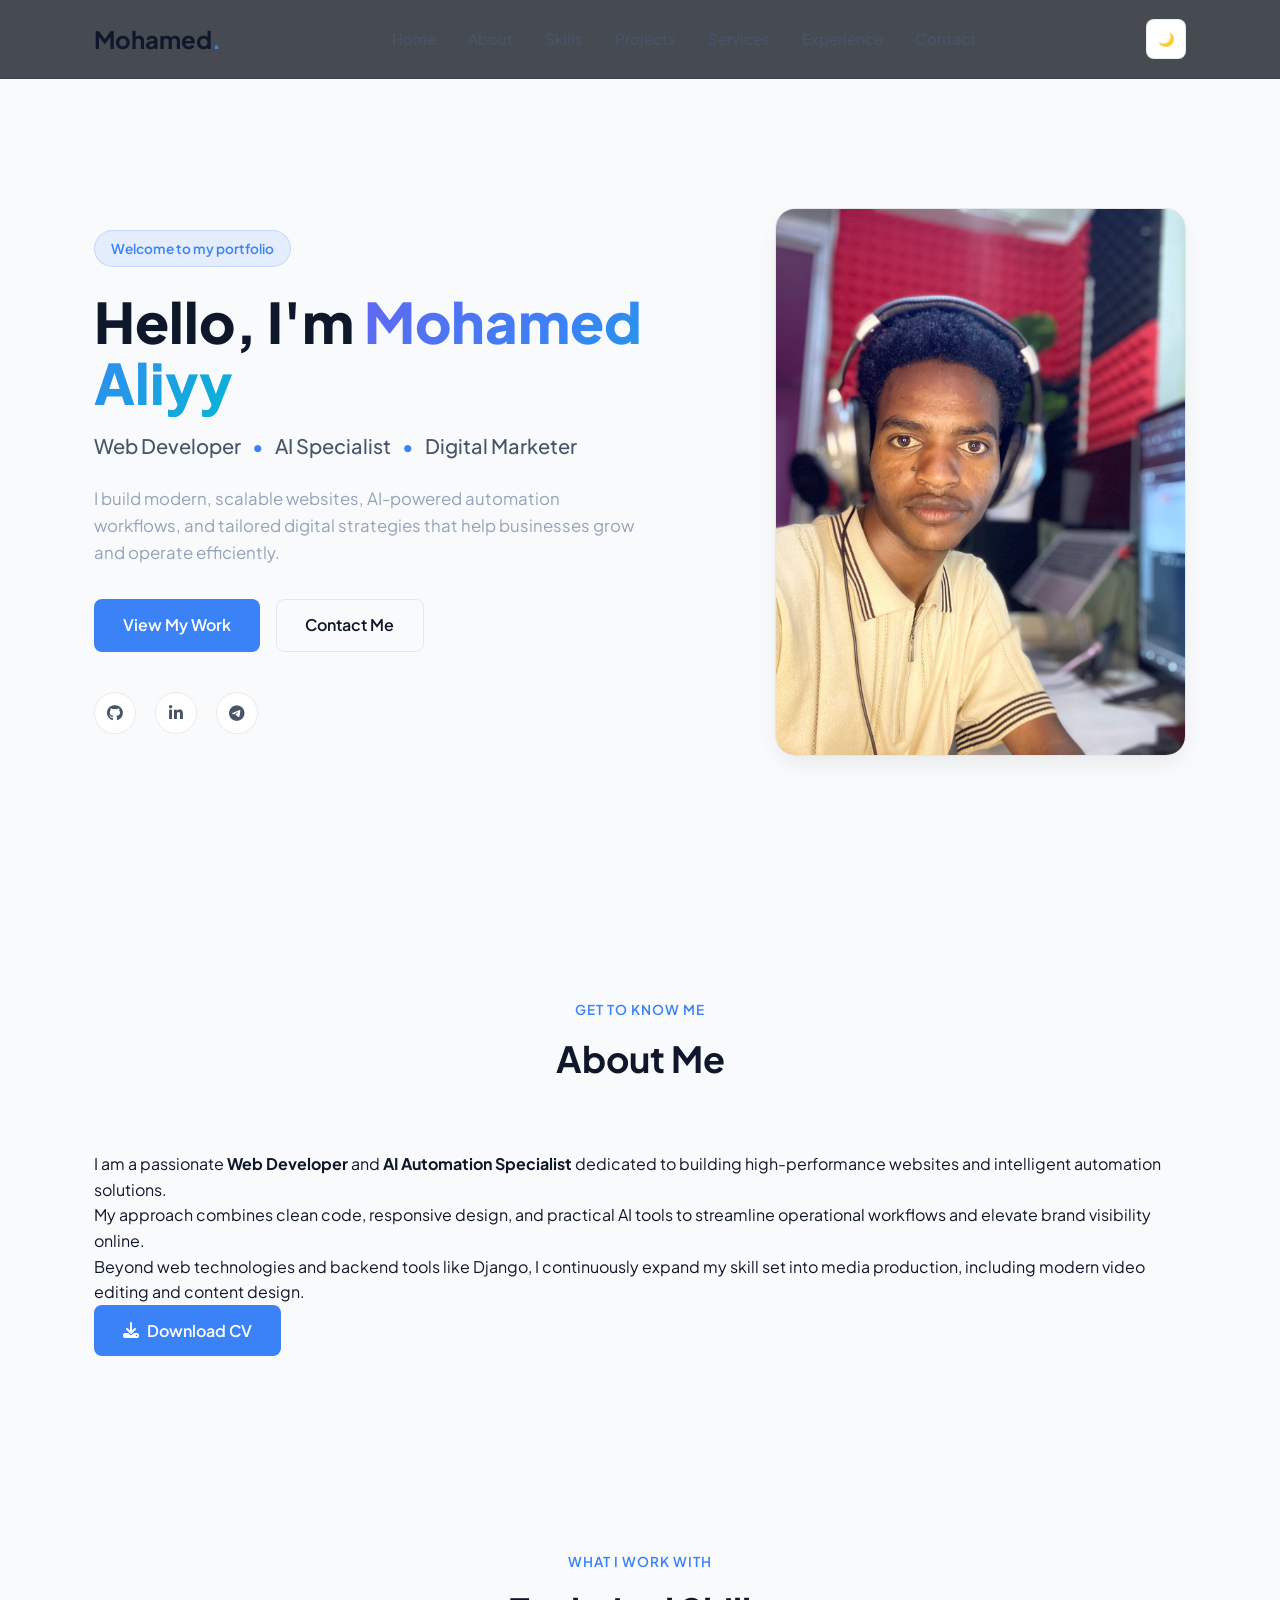
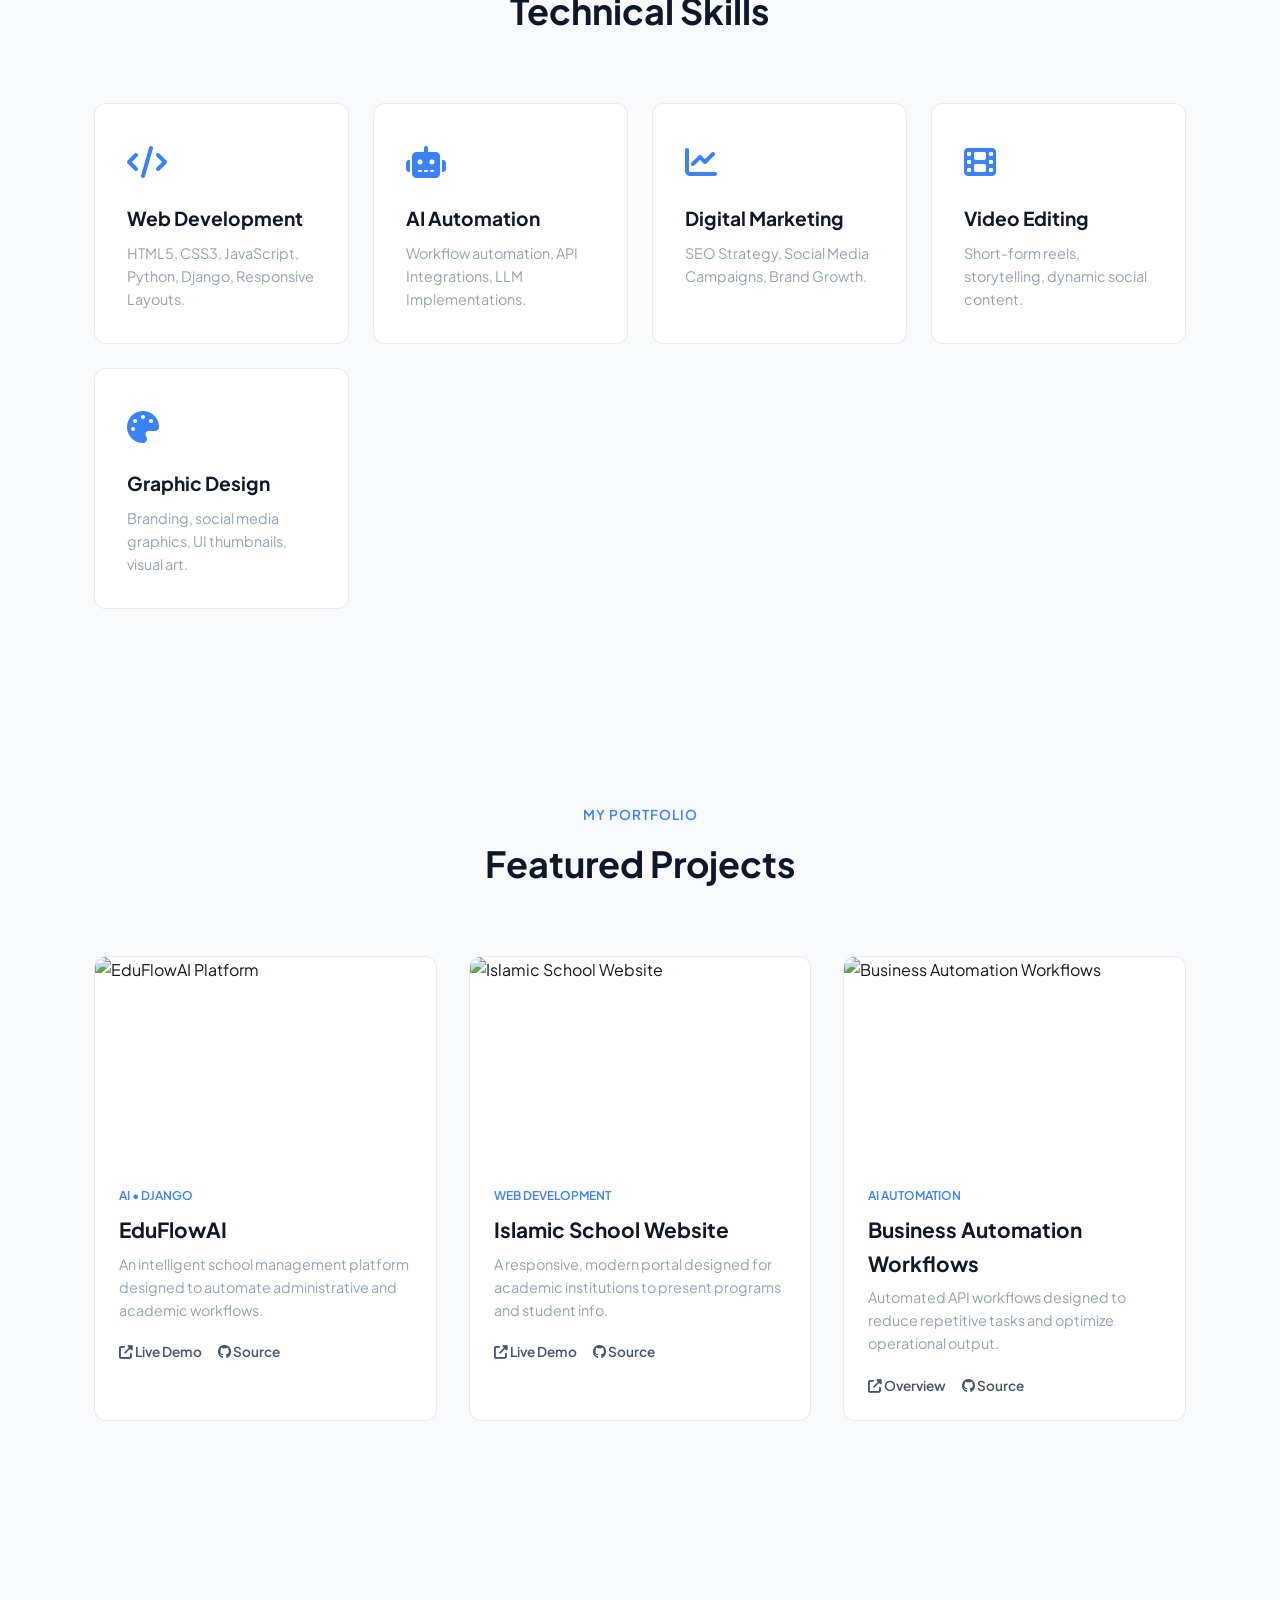
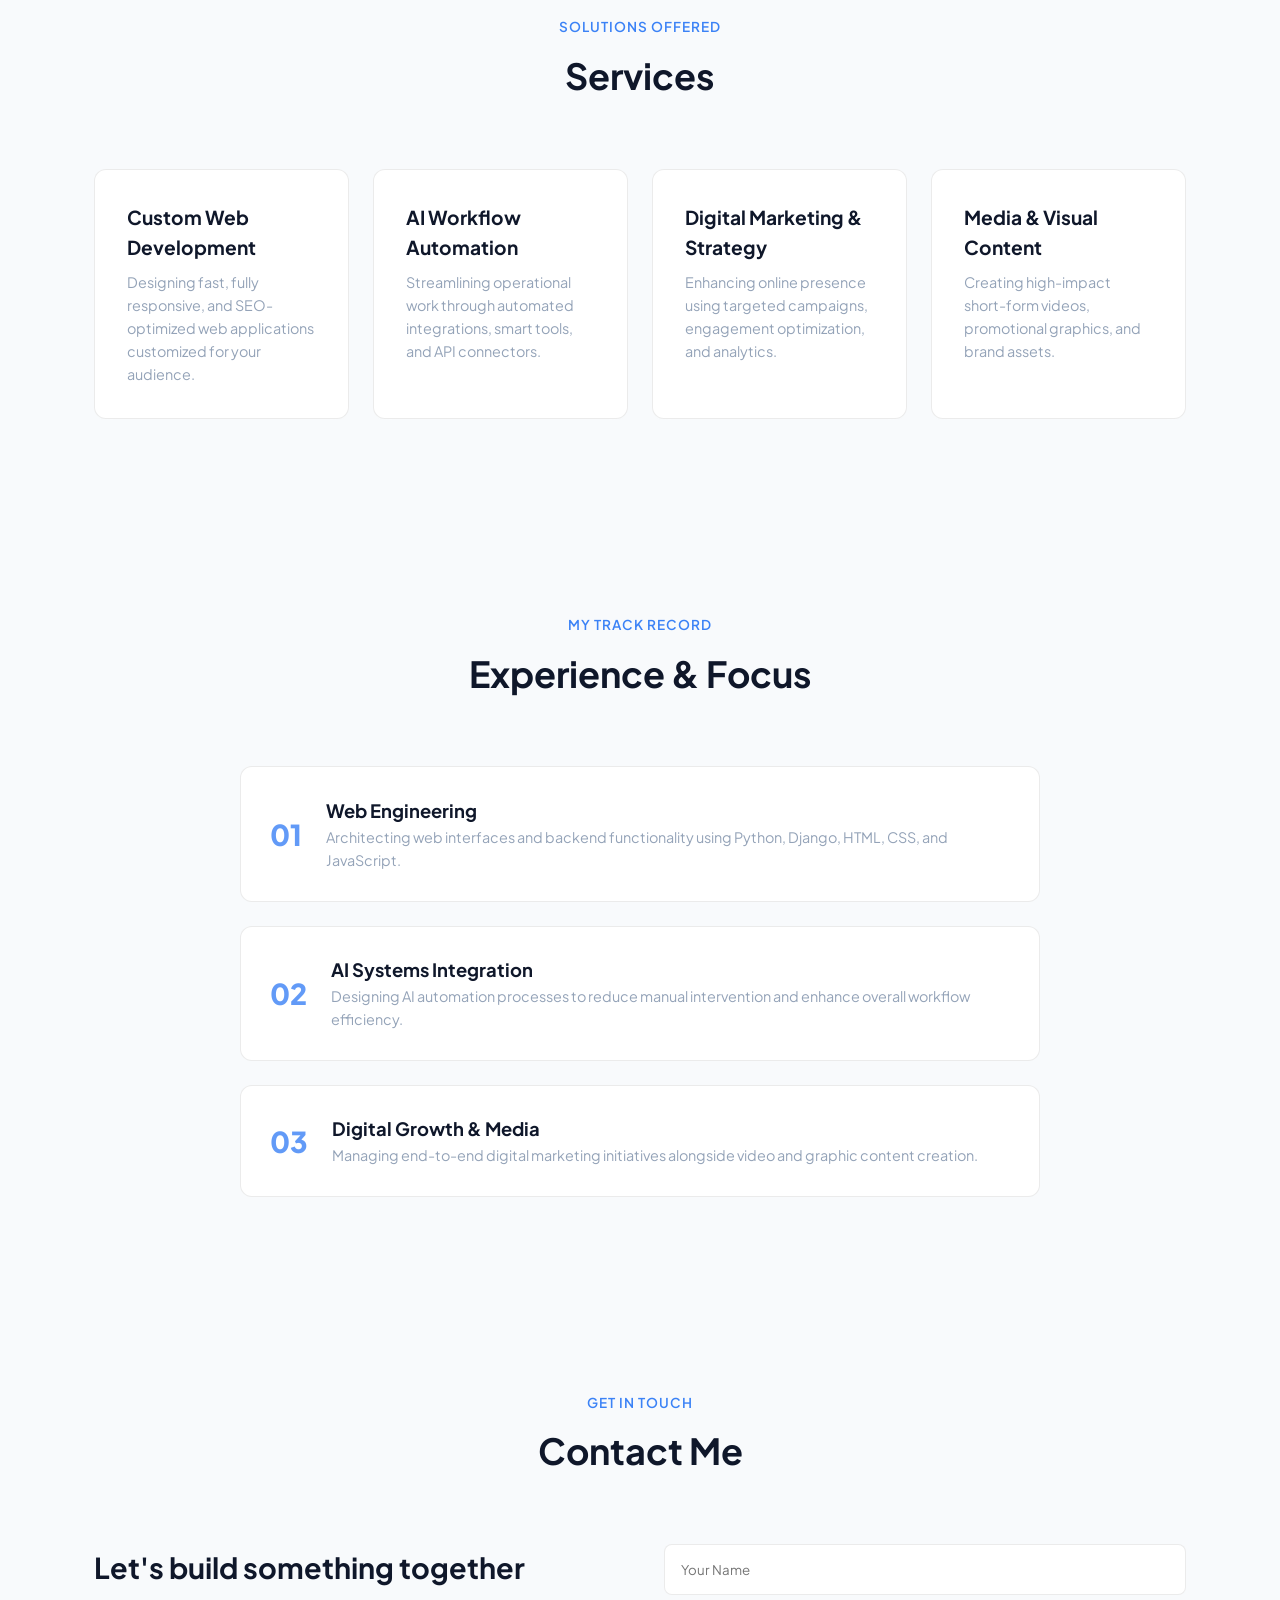
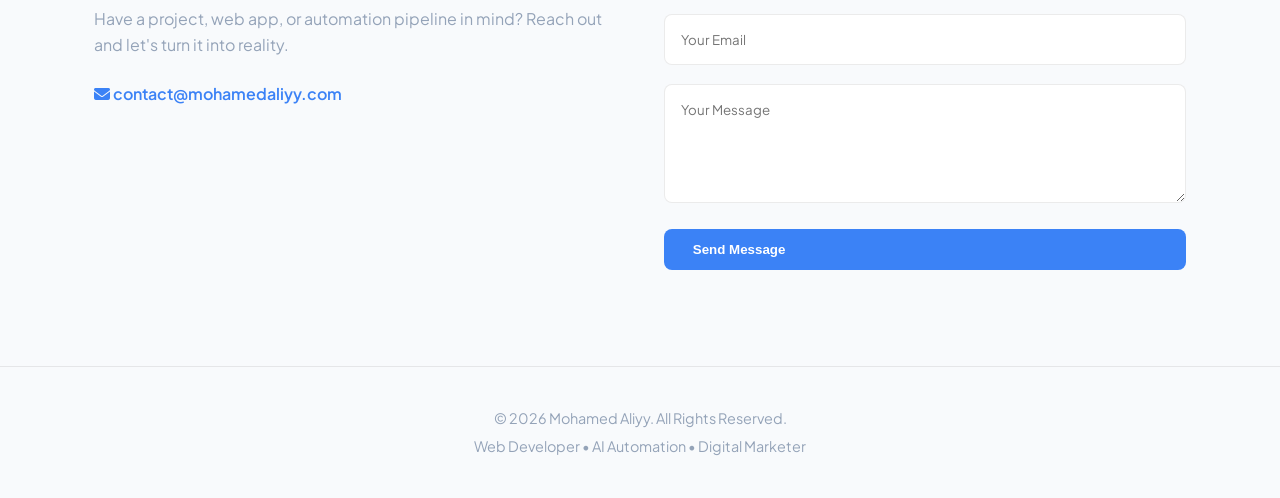
==== index.html @ e51f4e48 "Initial portfolio website" ====
<!DOCTYPE html>
<html lang="en">
<head>
    <meta charset="UTF-8">
    <meta name="viewport" content="width=device-width, initial-scale=1.0">
    <meta name="description" content="Mohamed Aliyy - Web Developer, AI Automation Specialist, and Digital Marketer.">
    <meta name="keywords" content="Mohamed Aliyy, Web Developer, AI Automation, Digital Marketing, Django, Web Design">
    <meta name="author" content="Mohamed Aliyy">
    
    <title>Mohamed Aliyy | Web Developer & AI Specialist</title>

    <!-- Font Awesome Icons & Google Fonts -->
    <link rel="stylesheet" href="https://cdnjs.cloudflare.com/ajax/libs/font-awesome/6.4.0/css/all.min.css">
    <link rel="stylesheet" href="style.css">
</head>

<body>

    <!-- ================= NAVBAR ================= -->
    <header class="navbar">
        <div class="container nav-container">
            <a href="#home" class="logo">
                Mohamed<span>.</span>
            </a>

            <nav class="nav-menu" id="navMenu">
                <a href="#home" class="nav-link">Home</a>
                <a href="#about" class="nav-link">About</a>
                <a href="#skills" class="nav-link">Skills</a>
                <a href="#projects" class="nav-link">Projects</a>
                <a href="#services" class="nav-link">Services</a>
                <a href="#experience" class="nav-link">Experience</a>
                <a href="#contact" class="nav-link">Contact</a>
            </nav>

            <div class="nav-actions">
                <button class="theme-toggle" id="themeToggle" aria-label="Toggle theme">
                    <i class="fas class="fa-moon"></i>
                </button>
                <button class="menu-toggle" id="menuToggle" aria-label="Toggle navigation menu">
                    <i class="fas fa-bars"></i>
                </button>
            </div>
        </div>
    </header>

    <main>
        <!-- ================= HERO SECTION ================= -->
        <section class="hero" id="home">
            <div class="container hero-container">
                <div class="hero-content">
                    <span class="hero-badge">Welcome to my portfolio</span>
                    <h1 class="hero-title">Hello, I'm <span class="highlight">Mohamed Aliyy</span></h1>
                    <h2 class="hero-subtitle">Web Developer <span>•</span> AI Specialist <span>•</span> Digital Marketer</h2>
                    <p class="hero-description">
                        I build modern, scalable websites, AI-powered automation workflows, and tailored digital strategies that help businesses grow and operate efficiently.
                    </p>

                    <div class="hero-buttons">
                        <a href="#projects" class="btn btn-primary">View My Work</a>
                        <a href="#contact" class="btn btn-outline">Contact Me</a>
                    </div>

                    <div class="social-links">
                        <a href="https://github.com" target="_blank" aria-label="GitHub"><i class="fab fa-github"></i></a>
                        <a href="https://linkedin.com" target="_blank" aria-label="LinkedIn"><i class="fab fa-linkedin-in"></i></a>
                        <a href="https://t.me" target="_blank" aria-label="Telegram"><i class="fab fa-telegram-plane"></i></a>
                    </div>
                </div>

                <div class="hero-image">
                    <div class="profile-card">
                        <img src="assets/profile.jpg" alt="Mohamed Aliyy - Web Developer">
                    </div>
                </div>
            </div>
        </section>

        <!-- ================= ABOUT SECTION ================= -->
        <section class="section about" id="about">
            <div class="container">
                <div class="section-heading">
                    <span class="sub-heading">Get To Know Me</span>
                    <h2>About Me</h2>
                </div>

                <div class="about-content">
                    <div class="about-text">
                        <p>
                            I am a passionate <strong>Web Developer</strong> and <strong>AI Automation Specialist</strong> dedicated to building high-performance websites and intelligent automation solutions. 
                        </p>
                        <p>
                            My approach combines clean code, responsive design, and practical AI tools to streamline operational workflows and elevate brand visibility online.
                        </p>
                        <p>
                            Beyond web technologies and backend tools like Django, I continuously expand my skill set into media production, including modern video editing and content design.
                        </p>
                        <a href="assets/cv/Mohamed-Aliyy-CV.pdf" class="btn btn-primary" download>
                            <i class="fas fa-download"></i> Download CV
                        </a>
                    </div>
                </div>
            </div>
        </section>

        <!-- ================= SKILLS SECTION ================= -->
        <section class="section skills" id="skills">
            <div class="container">
                <div class="section-heading">
                    <span class="sub-heading">What I Work With</span>
                    <h2>Technical Skills</h2>
                </div>

                <div class="skills-grid">
                    <div class="skill-card">
                        <div class="skill-icon"><i class="fas fa-code"></i></div>
                        <h3>Web Development</h3>
                        <p>HTML5, CSS3, JavaScript, Python, Django, Responsive Layouts.</p>
                    </div>

                    <div class="skill-card">
                        <div class="skill-icon"><i class="fas fa-robot"></i></div>
                        <h3>AI Automation</h3>
                        <p>Workflow automation, API Integrations, LLM Implementations.</p>
                    </div>

                    <div class="skill-card">
                        <div class="skill-icon"><i class="fas fa-chart-line"></i></div>
                        <h3>Digital Marketing</h3>
                        <p>SEO Strategy, Social Media Campaigns, Brand Growth.</p>
                    </div>

                    <div class="skill-card">
                        <div class="skill-icon"><i class="fas fa-film"></i></div>
                        <h3>Video Editing</h3>
                        <p>Short-form reels, storytelling, dynamic social content.</p>
                    </div>

                    <div class="skill-card">
                        <div class="skill-icon"><i class="fas fa-palette"></i></div>
                        <h3>Graphic Design</h3>
                        <p>Branding, social media graphics, UI thumbnails, visual art.</p>
                    </div>
                </div>
            </div>
        </section>

        <!-- ================= PROJECTS SECTION ================= -->
        <section class="section projects" id="projects">
            <div class="container">
                <div class="section-heading">
                    <span class="sub-heading">My Portfolio</span>
                    <h2>Featured Projects</h2>
                </div>

                <div class="projects-grid">
                    <!-- Project 1 -->
                    <article class="project-card">
                        <div class="project-image">
                            <img src="assets/images/eduflowai.jpg" alt="EduFlowAI Platform">
                        </div>
                        <div class="project-content">
                            <span class="project-category">AI • Django</span>
                            <h3>EduFlowAI</h3>
                            <p>An intelligent school management platform designed to automate administrative and academic workflows.</p>
                            <div class="project-links">
                                <a href="#" target="_blank"><i class="fas fa-external-link-alt"></i> Live Demo</a>
                                <a href="#" target="_blank"><i class="fab fa-github"></i> Source</a>
                            </div>
                        </div>
                    </article>

                    <!-- Project 2 -->
                    <article class="project-card">
                        <div class="project-image">
                            <img src="assets/images/islamic-school.jpg" alt="Islamic School Website">
                        </div>
                        <div class="project-content">
                            <span class="project-category">Web Development</span>
                            <h3>Islamic School Website</h3>
                            <p>A responsive, modern portal designed for academic institutions to present programs and student info.</p>
                            <div class="project-links">
                                <a href="#" target="_blank"><i class="fas fa-external-link-alt"></i> Live Demo</a>
                                <a href="#" target="_blank"><i class="fab fa-github"></i> Source</a>
                            </div>
                        </div>
                    </article>

                    <!-- Project 3 -->
                    <article class="project-card">
                        <div class="project-image">
                            <img src="assets/images/automation.jpg" alt="Business Automation Workflows">
                        </div>
                        <div class="project-content">
                            <span class="project-category">AI Automation</span>
                            <h3>Business Automation Workflows</h3>
                            <p>Automated API workflows designed to reduce repetitive tasks and optimize operational output.</p>
                            <div class="project-links">
                                <a href="#" target="_blank"><i class="fas fa-external-link-alt"></i> Overview</a>
                                <a href="#" target="_blank"><i class="fab fa-github"></i> Source</a>
                            </div>
                        </div>
                    </article>
                </div>
            </div>
        </section>

        <!-- ================= SERVICES SECTION ================= -->
        <section class="section services" id="services">
            <div class="container">
                <div class="section-heading">
                    <span class="sub-heading">Solutions Offered</span>
                    <h2>Services</h2>
                </div>

                <div class="services-grid">
                    <div class="service-card">
                        <h3>Custom Web Development</h3>
                        <p>Designing fast, fully responsive, and SEO-optimized web applications customized for your audience.</p>
                    </div>
                    <div class="service-card">
                        <h3>AI Workflow Automation</h3>
                        <p>Streamlining operational work through automated integrations, smart tools, and API connectors.</p>
                    </div>
                    <div class="service-card">
                        <h3>Digital Marketing & Strategy</h3>
                        <p>Enhancing online presence using targeted campaigns, engagement optimization, and analytics.</p>
                    </div>
                    <div class="service-card">
                        <h3>Media & Visual Content</h3>
                        <p>Creating high-impact short-form videos, promotional graphics, and brand assets.</p>
                    </div>
                </div>
            </div>
        </section>

        <!-- ================= EXPERIENCE SECTION ================= -->
        <section class="section experience" id="experience">
            <div class="container">
                <div class="section-heading">
                    <span class="sub-heading">My Track Record</span>
                    <h2>Experience & Focus</h2>
                </div>

                <div class="timeline">
                    <div class="timeline-item">
                        <span class="timeline-number">01</span>
                        <div>
                            <h3>Web Engineering</h3>
                            <p>Architecting web interfaces and backend functionality using Python, Django, HTML, CSS, and JavaScript.</p>
                        </div>
                    </div>
                    <div class="timeline-item">
                        <span class="timeline-number">02</span>
                        <div>
                            <h3>AI Systems Integration</h3>
                            <p>Designing AI automation processes to reduce manual intervention and enhance overall workflow efficiency.</p>
                        </div>
                    </div>
                    <div class="timeline-item">
                        <span class="timeline-number">03</span>
                        <div>
                            <h3>Digital Growth & Media</h3>
                            <p>Managing end-to-end digital marketing initiatives alongside video and graphic content creation.</p>
                        </div>
                    </div>
                </div>
            </div>
        </section>

        <!-- ================= CONTACT SECTION ================= -->
        <section class="section contact" id="contact">
            <div class="container">
                <div class="section-heading">
                    <span class="sub-heading">Get In Touch</span>
                    <h2>Contact Me</h2>
                </div>

                <div class="contact-content">
                    <div class="contact-info">
                        <h3>Let's build something together</h3>
                        <p>Have a project, web app, or automation pipeline in mind? Reach out and let's turn it into reality.</p>
                        <p class="email-direct"><i class="fas fa-envelope"></i> contact@mohamedaliyy.com</p>
                    </div>

                    <form class="contact-form" id="contactForm">
                        <div class="form-group">
                            <input type="text" placeholder="Your Name" required>
                        </div>
                        <div class="form-group">
                            <input type="email" placeholder="Your Email" required>
                        </div>
                        <div class="form-group">
                            <textarea rows="5" placeholder="Your Message" required></textarea>
                        </div>
                        <button type="submit" class="btn btn-primary">Send Message</button>
                    </form>
                </div>
            </div>
        </section>
    </main>

    <!-- ================= FOOTER ================= -->
    <footer class="footer">
        <div class="container footer-container">
            <p>© 2026 Mohamed Aliyy. All Rights Reserved.</p>
            <p class="footer-sub">Web Developer • AI Automation • Digital Marketer</p>
        </div>
    </footer>

    <script src="script.js"></script>
</body>
</html>
---- style.css ----
/* ==========================================
   1. VARIABLES & SYSTEM SETUP
   ========================================== */
@import url('https://fonts.googleapis.com/css2?family=Plus+Jakarta+Sans:wght@300;400;500;600;700&display=swap');

:root {
  /* Color Palette - Dark Theme (Default) */
  --bg-primary: #0b0f19;
  --bg-secondary: #111827;
  --bg-card: rgba(31, 41, 55, 0.5);
  --bg-card-hover: rgba(55, 65, 81, 0.6);
  
  --text-primary: #f9fafb;
  --text-secondary: #9ca3af;
  --text-muted: #6b7280;

  /* Accent Colors */
  --primary: #3b82f6;
  --primary-hover: #2563eb;
  --accent-gradient: linear-gradient(135deg, #6366f1 0%, #3b82f6 50%, #06b6d4 100%);
  --border-color: rgba(255, 255, 255, 0.08);

  /* Layout & Utility */
  --container-width: 1140px;
  --radius-sm: 8px;
  --radius-md: 12px;
  --radius-lg: 20px;
  --transition: all 0.3s cubic-bezier(0.4, 0, 0.2, 1);
  --shadow-lg: 0 10px 25px -5px rgba(0, 0, 0, 0.3);
}

/* Light Theme Overrides */
[data-theme="light"] {
  --bg-primary: #f8fafc;
  --bg-secondary: #ffffff;
  --bg-card: #ffffff;
  --bg-card-hover: #f1f5f9;
  --text-primary: #0f172a;
  --text-secondary: #475569;
  --text-muted: #94a3b8;
  --border-color: rgba(0, 0, 0, 0.08);
  --shadow-lg: 0 10px 25px -5px rgba(0, 0, 0, 0.08);
}

/* Reset */
*, *::before, *::after {
  box-sizing: border-box;
  margin: 0;
  padding: 0;
}

html {
  scroll-behavior: smooth;
  font-family: 'Plus Jakarta Sans', sans-serif;
  background-color: var(--bg-primary);
  color: var(--text-primary);
}

body {
  line-height: 1.6;
  overflow-x: hidden;
}

.container {
  max-width: var(--container-width);
  margin: 0 auto;
  padding: 0 1.5rem;
}

a {
  text-decoration: none;
  color: inherit;
  transition: var(--transition);
}

/* ==========================================
   2. NAVBAR
   ========================================== */
.navbar {
  position: fixed;
  top: 0;
  left: 0;
  width: 100%;
  z-index: 1000;
  background: rgba(11, 15, 25, 0.75);
  backdrop-filter: blur(12px);
  border-bottom: 1px solid var(--border-color);
  padding: 1.2rem 0;
}

.nav-container {
  display: flex;
  justify-content: space-between;
  align-items: center;
}

.logo {
  font-size: 1.5rem;
  font-weight: 700;
  color: var(--text-primary);
}

.logo span {
  color: var(--primary);
}

.nav-menu {
  display: flex;
  gap: 2rem;
}

.nav-link {
  color: var(--text-secondary);
  font-weight: 500;
  font-size: 0.95rem;
}

.nav-link:hover {
  color: var(--primary);
}

.nav-actions {
  display: flex;
  align-items: center;
  gap: 1rem;
}

.theme-toggle, .menu-toggle {
  background: var(--bg-card);
  border: 1px solid var(--border-color);
  color: var(--text-primary);
  width: 40px;
  height: 40px;
  border-radius: var(--radius-sm);
  cursor: pointer;
  display: flex;
  align-items: center;
  justify-content: center;
  transition: var(--transition);
}

.theme-toggle:hover {
  background: var(--bg-card-hover);
}

.menu-toggle {
  display: none;
}

/* ==========================================
   3. HERO SECTION
   ========================================== */
.hero {
  padding: 10rem 0 6rem 0;
  min-height: 100vh;
  display: flex;
  align-items: center;
}

.hero-container {
  display: grid;
  grid-template-columns: 1.2fr 0.8fr;
  gap: 4rem;
  align-items: center;
}

.hero-badge {
  display: inline-block;
  padding: 0.4rem 1rem;
  background: rgba(59, 130, 246, 0.1);
  color: var(--primary);
  border-radius: 50px;
  font-size: 0.85rem;
  font-weight: 600;
  margin-bottom: 1.5rem;
  border: 1px solid rgba(59, 130, 246, 0.2);
}

.hero-title {
  font-size: 3.5rem;
  font-weight: 800;
  line-height: 1.1;
  margin-bottom: 1rem;
}

.highlight {
  background: var(--accent-gradient);
  -webkit-background-clip: text; /* Chrome, Safari, Edge */
  background-clip: text;         /* Standard CSS */
  -webkit-text-fill-color: transparent;
}
.hero-subtitle {
  font-size: 1.25rem;
  color: var(--text-secondary);
  font-weight: 500;
  margin-bottom: 1.5rem;
}

.hero-subtitle span {
  color: var(--primary);
  margin: 0 0.5rem;
}

.hero-description {
  color: var(--text-muted);
  font-size: 1.05rem;
  margin-bottom: 2rem;
  max-width: 540px;
}

.hero-buttons {
  display: flex;
  gap: 1rem;
  margin-bottom: 2.5rem;
}

.btn {
  display: inline-flex;
  align-items: center;
  gap: 0.5rem;
  padding: 0.8rem 1.8rem;
  border-radius: var(--radius-sm);
  font-weight: 600;
  cursor: pointer;
  transition: var(--transition);
}

.btn-primary {
  background: var(--primary);
  color: #fff;
  border: none;
}

.btn-primary:hover {
  background: var(--primary-hover);
  transform: translateY(-2px);
  box-shadow: 0 10px 20px -5px rgba(59, 130, 246, 0.4);
}

.btn-outline {
  border: 1px solid var(--border-color);
  color: var(--text-primary);
  background: transparent;
}

.btn-outline:hover {
  background: var(--bg-card-hover);
  border-color: var(--text-secondary);
}

.social-links {
  display: flex;
  gap: 1.2rem;
}

.social-links a {
  width: 42px;
  height: 42px;
  border-radius: 50%;
  background: var(--bg-card);
  border: 1px solid var(--border-color);
  display: flex;
  align-items: center;
  justify-content: center;
  color: var(--text-secondary);
}

.social-links a:hover {
  color: var(--primary);
  transform: translateY(-3px);
  border-color: var(--primary);
}

/* Hero Image Card */
.profile-card {
  position: relative;
  border-radius: var(--radius-lg);
  overflow: hidden;
  border: 1px solid var(--border-color);
  box-shadow: var(--shadow-lg);
}

.profile-card img {
  width: 100%;
  height: auto;
  display: block;
  object-fit: cover;
  transition: var(--transition);
}

.profile-card:hover img {
  transform: scale(1.03);
}

/* ==========================================
   4. SECTIONS & COMMON HEADINGS
   ========================================== */
.section {
  padding: 6rem 0;
}

.section-heading {
  text-align: center;
  margin-bottom: 4rem;
}

.sub-heading {
  color: var(--primary);
  font-weight: 600;
  text-transform: uppercase;
  letter-spacing: 1px;
  font-size: 0.85rem;
}

.section-heading h2 {
  font-size: 2.25rem;
  font-weight: 700;
  margin-top: 0.5rem;
}

/* ==========================================
   5. SKILLS & SERVICES GRIDS
   ========================================== */
.skills-grid, .services-grid {
  display: grid;
  grid-template-columns: repeat(auto-fit, minmax(220px, 1fr));
  gap: 1.5rem;
}

.skill-card, .service-card {
  background: var(--bg-card);
  border: 1px solid var(--border-color);
  padding: 2rem;
  border-radius: var(--radius-md);
  backdrop-filter: blur(8px);
  transition: var(--transition);
}

.skill-card:hover, .service-card:hover {
  transform: translateY(-5px);
  background: var(--bg-card-hover);
  border-color: rgba(59, 130, 246, 0.3);
}

.skill-icon {
  font-size: 2rem;
  color: var(--primary);
  margin-bottom: 1rem;
}

.skill-card h3, .service-card h3 {
  font-size: 1.2rem;
  margin-bottom: 0.5rem;
}

.skill-card p, .service-card p {
  color: var(--text-muted);
  font-size: 0.9rem;
}

/* ==========================================
   6. PROJECTS SECTION
   ========================================== */
.projects-grid {
  display: grid;
  grid-template-columns: repeat(auto-fit, minmax(320px, 1fr));
  gap: 2rem;
}

.project-card {
  background: var(--bg-card);
  border: 1px solid var(--border-color);
  border-radius: var(--radius-md);
  overflow: hidden;
  transition: var(--transition);
}

.project-card:hover {
  transform: translateY(-5px);
  box-shadow: var(--shadow-lg);
  border-color: rgba(59, 130, 246, 0.4);
}

.project-image {
  height: 200px;
  overflow: hidden;
}

.project-image img {
  width: 100%;
  height: 100%;
  object-fit: cover;
  transition: var(--transition);
}

.project-card:hover .project-image img {
  transform: scale(1.05);
}

.project-content {
  padding: 1.5rem;
}

.project-category {
  font-size: 0.75rem;
  color: var(--primary);
  font-weight: 600;
  text-transform: uppercase;
}

.project-content h3 {
  font-size: 1.3rem;
  margin: 0.4rem 0;
}

.project-content p {
  color: var(--text-muted);
  font-size: 0.9rem;
  margin-bottom: 1.2rem;
}

.project-links {
  display: flex;
  gap: 1rem;
}

.project-links a {
  font-size: 0.85rem;
  font-weight: 600;
  color: var(--text-secondary);
}

.project-links a:hover {
  color: var(--primary);
}

/* ==========================================
   7. TIMELINE / EXPERIENCE
   ========================================== */
.timeline {
  max-width: 800px;
  margin: 0 auto;
  display: flex;
  flex-direction: column;
  gap: 1.5rem;
}

.timeline-item {
  display: flex;
  gap: 1.5rem;
  background: var(--bg-card);
  border: 1px solid var(--border-color);
  padding: 1.8rem;
  border-radius: var(--radius-md);
  align-items: center;
}

.timeline-number {
  font-size: 1.8rem;
  font-weight: 800;
  color: var(--primary);
  opacity: 0.8;
}

.timeline-item h3 {
  font-size: 1.15rem;
}

.timeline-item p {
  color: var(--text-muted);
  font-size: 0.9rem;
}

/* ==========================================
   8. CONTACT FORM
   ========================================== */
.contact-content {
  display: grid;
  grid-template-columns: 1fr 1fr;
  gap: 3rem;
}

.contact-info h3 {
  font-size: 1.8rem;
  margin-bottom: 1rem;
}

.contact-info p {
  color: var(--text-muted);
  margin-bottom: 1.5rem;
}

.email-direct {
  font-weight: 600;
  color: var(--primary) !important;
}

.contact-form {
  display: flex;
  flex-direction: column;
  gap: 1.2rem;
}

.form-group input, .form-group textarea {
  width: 100%;
  padding: 1rem;
  background: var(--bg-card);
  border: 1px solid var(--border-color);
  border-radius: var(--radius-sm);
  color: var(--text-primary);
  font-family: inherit;
  outline: none;
  transition: var(--transition);
}

.form-group input:focus, .form-group textarea:focus {
  border-color: var(--primary);
  box-shadow: 0 0 0 3px rgba(59, 130, 246, 0.15);
}

/* ==========================================
   9. FOOTER
   ========================================== */
.footer {
  border-top: 1px solid var(--border-color);
  padding: 2.5rem 0;
  text-align: center;
}

.footer-container p {
  color: var(--text-muted);
  font-size: 0.9rem;
}

.footer-sub {
  font-size: 0.8rem;
  margin-top: 0.3rem;
}

/* ==========================================
   10. RESPONSIVE DESIGN (MOBILE)
   ========================================== */
@media (max-width: 868px) {
  .hero-container, .contact-content {
    grid-template-columns: 1fr;
  }

  .hero-title {
    font-size: 2.5rem;
  }

  .menu-toggle {
    display: flex;
  }

  .nav-menu {
    position: fixed;
    top: 70px;
    right: -100%;
    width: 250px;
    height: calc(100vh - 70px);
    background: var(--bg-secondary);
    flex-direction: column;
    padding: 2rem;
    border-left: 1px solid var(--border-color);
    transition: var(--transition);
  }

  .nav-menu.active {
    right: 0;
  }
}
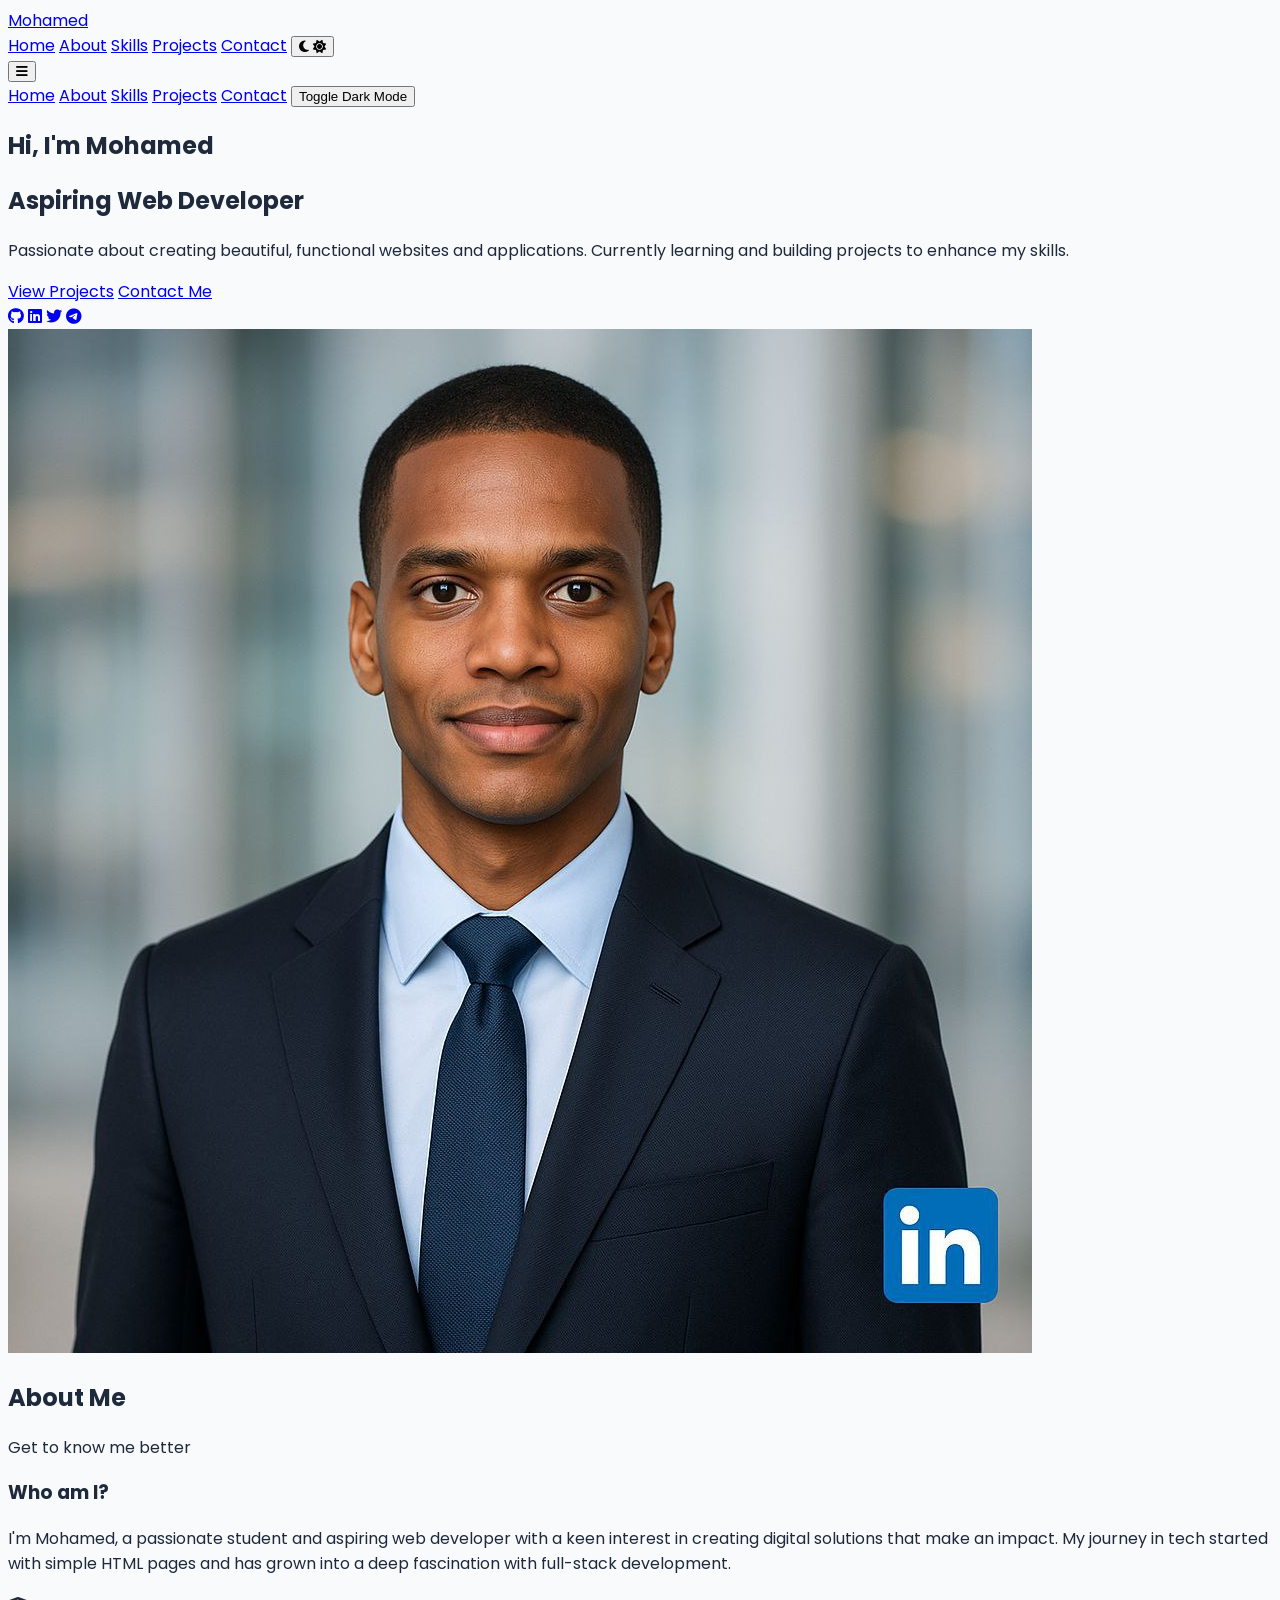
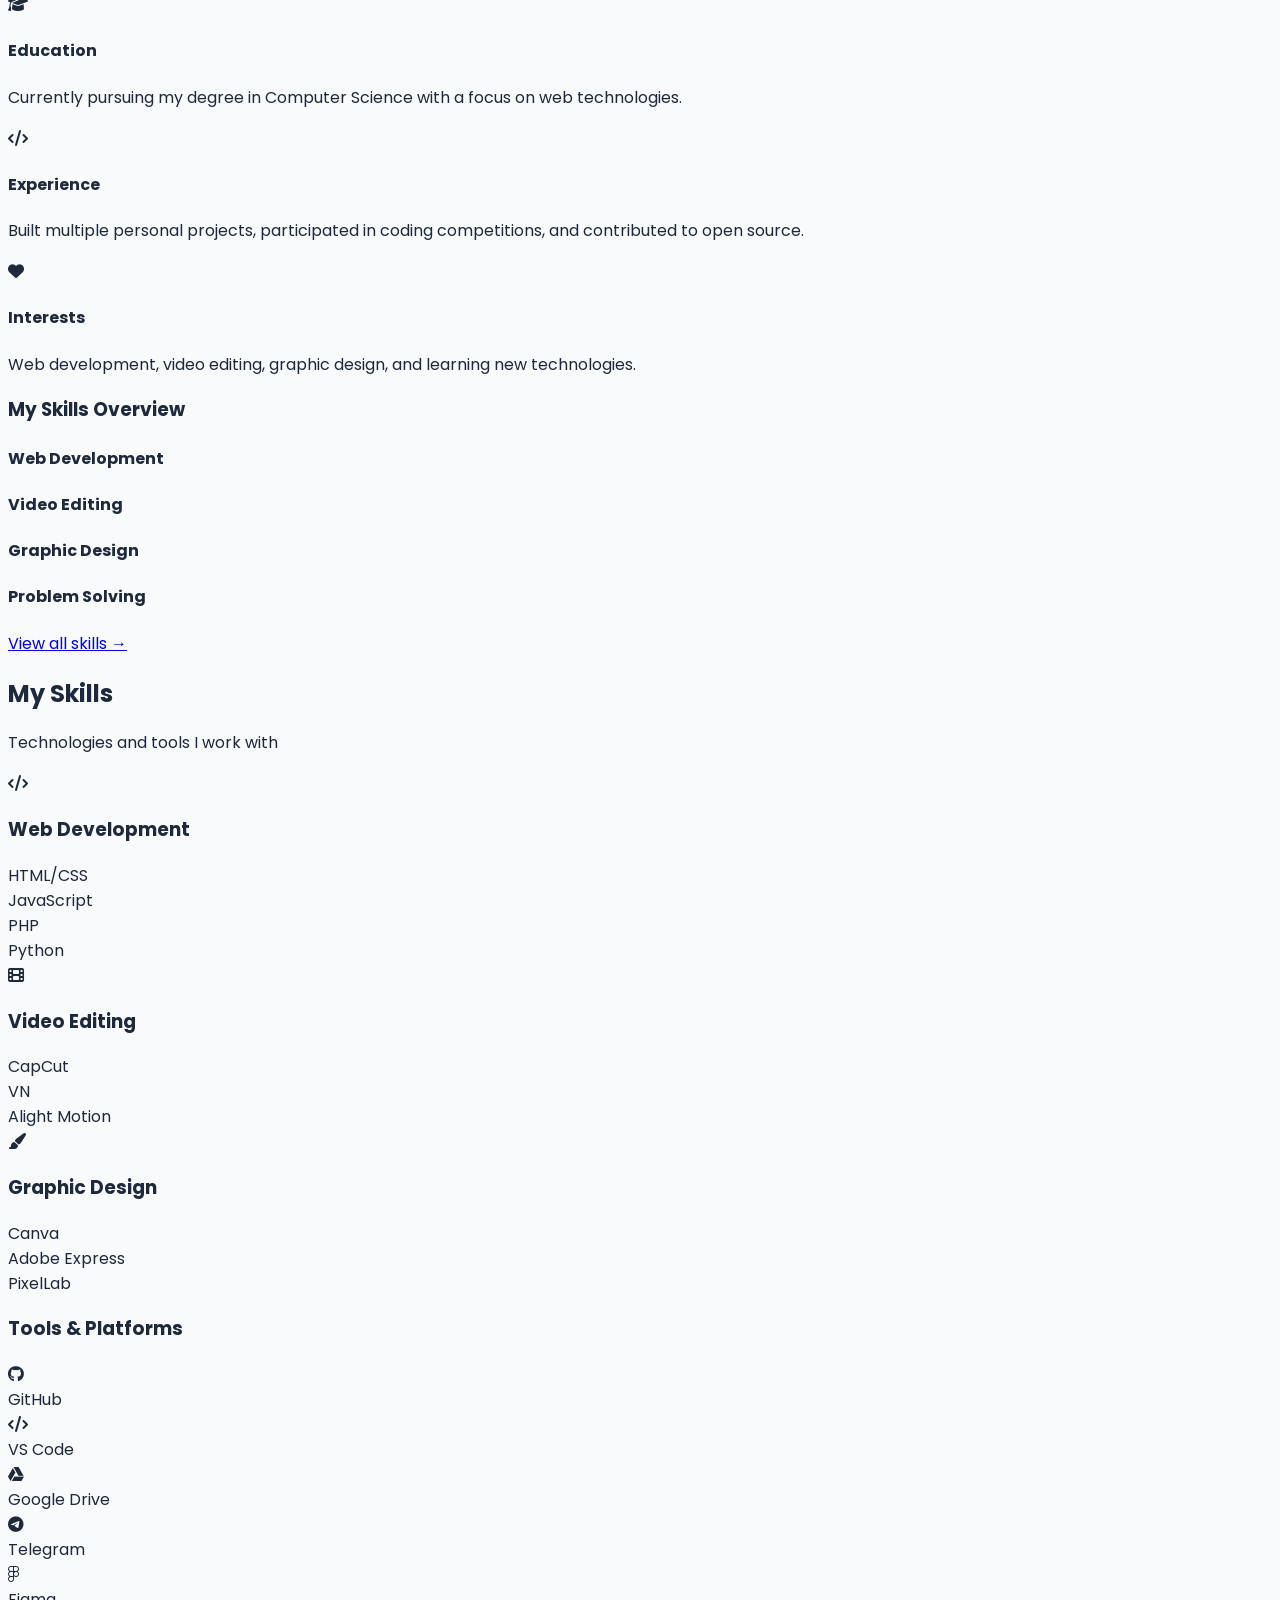
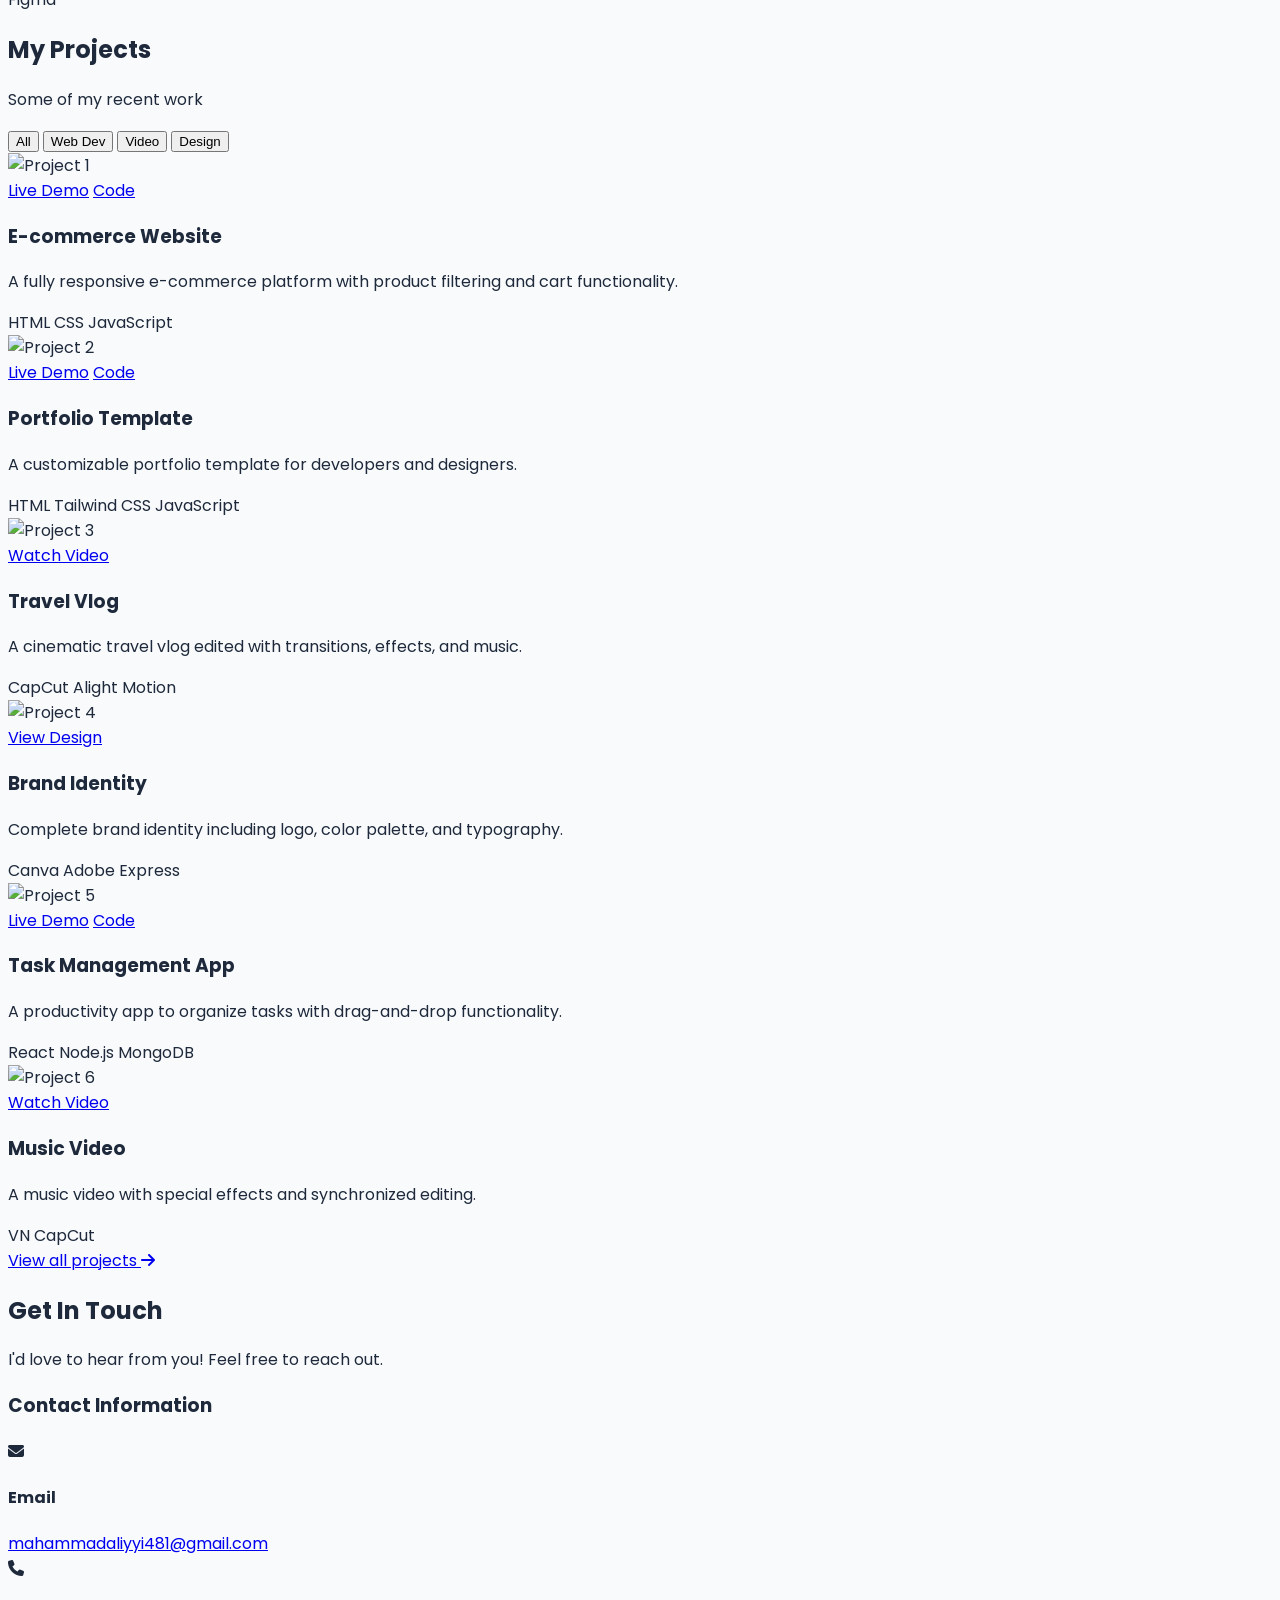
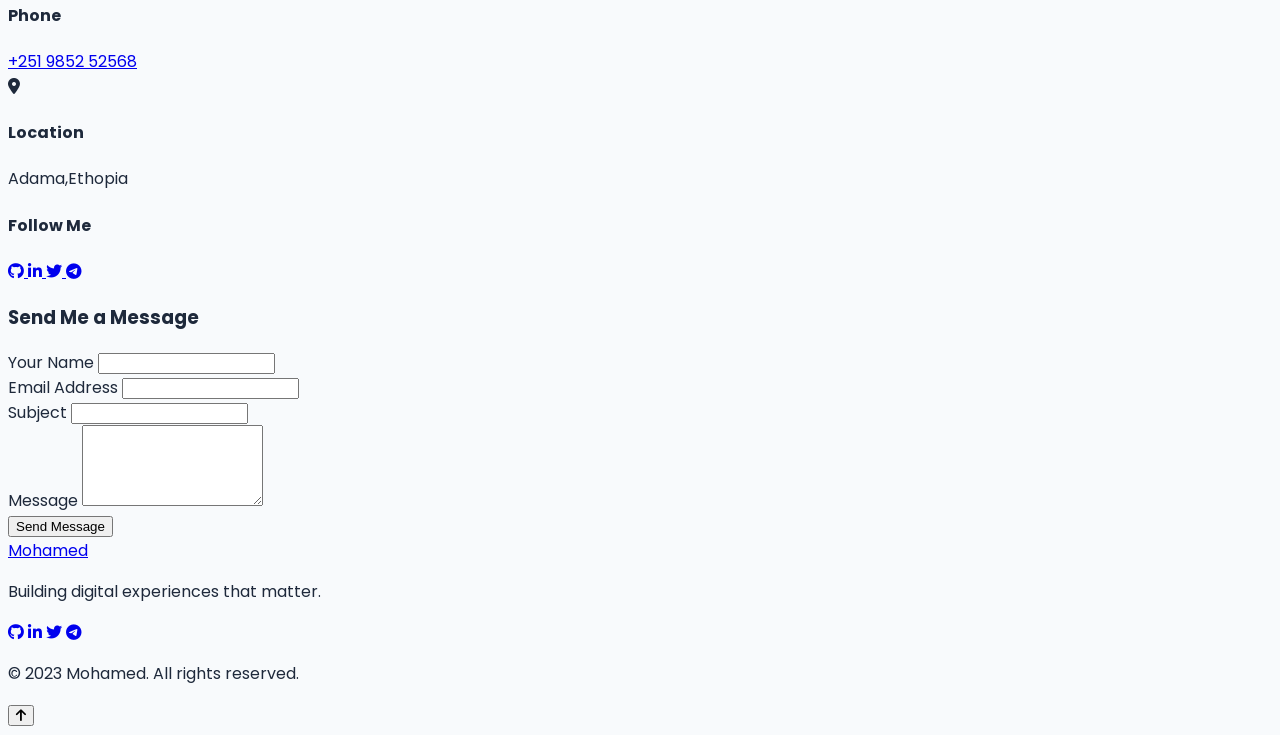
==== commit fb72c39d: "Initial commit" ====
--- a/index.html
+++ b/index.html
@@ -1,313 +1,859 @@
-<!DOCTYPE html>
-<html lang="en">
-<head>
-    <meta charset="UTF-8">
-    <meta name="viewport" content="width=device-width, initial-scale=1.0">
-    <meta name="description" content="Mohamed Aliyy - Web Developer, AI Automation Specialist, and Digital Marketer.">
-    <meta name="keywords" content="Mohamed Aliyy, Web Developer, AI Automation, Digital Marketing, Django, Web Design">
-    <meta name="author" content="Mohamed Aliyy">
-    
-    <title>Mohamed Aliyy | Web Developer & AI Specialist</title>
-
-    <!-- Font Awesome Icons & Google Fonts -->
-    <link rel="stylesheet" href="https://cdnjs.cloudflare.com/ajax/libs/font-awesome/6.4.0/css/all.min.css">
-    <link rel="stylesheet" href="style.css">
-</head>
-
-<body>
-
-    <!-- ================= NAVBAR ================= -->
-    <header class="navbar">
-        <div class="container nav-container">
-            <a href="#home" class="logo">
-                Mohamed<span>.</span>
-            </a>
-
-            <nav class="nav-menu" id="navMenu">
-                <a href="#home" class="nav-link">Home</a>
-                <a href="#about" class="nav-link">About</a>
-                <a href="#skills" class="nav-link">Skills</a>
-                <a href="#projects" class="nav-link">Projects</a>
-                <a href="#services" class="nav-link">Services</a>
-                <a href="#experience" class="nav-link">Experience</a>
-                <a href="#contact" class="nav-link">Contact</a>
-            </nav>
-
-            <div class="nav-actions">
-                <button class="theme-toggle" id="themeToggle" aria-label="Toggle theme">
-                    <i class="fas class="fa-moon"></i>
-                </button>
-                <button class="menu-toggle" id="menuToggle" aria-label="Toggle navigation menu">
-                    <i class="fas fa-bars"></i>
-                </button>
-            </div>
-        </div>
-    </header>
-
-    <main>
-        <!-- ================= HERO SECTION ================= -->
-        <section class="hero" id="home">
-            <div class="container hero-container">
-                <div class="hero-content">
-                    <span class="hero-badge">Welcome to my portfolio</span>
-                    <h1 class="hero-title">Hello, I'm <span class="highlight">Mohamed Aliyy</span></h1>
-                    <h2 class="hero-subtitle">Web Developer <span>•</span> AI Specialist <span>•</span> Digital Marketer</h2>
-                    <p class="hero-description">
-                        I build modern, scalable websites, AI-powered automation workflows, and tailored digital strategies that help businesses grow and operate efficiently.
-                    </p>
-
-                    <div class="hero-buttons">
-                        <a href="#projects" class="btn btn-primary">View My Work</a>
-                        <a href="#contact" class="btn btn-outline">Contact Me</a>
-                    </div>
-
-                    <div class="social-links">
-                        <a href="https://github.com" target="_blank" aria-label="GitHub"><i class="fab fa-github"></i></a>
-                        <a href="https://linkedin.com" target="_blank" aria-label="LinkedIn"><i class="fab fa-linkedin-in"></i></a>
-                        <a href="https://t.me" target="_blank" aria-label="Telegram"><i class="fab fa-telegram-plane"></i></a>
-                    </div>
-                </div>
-
-                <div class="hero-image">
-                    <div class="profile-card">
-                        <img src="assets/profile.jpg" alt="Mohamed Aliyy - Web Developer">
-                    </div>
-                </div>
-            </div>
-        </section>
-
-        <!-- ================= ABOUT SECTION ================= -->
-        <section class="section about" id="about">
-            <div class="container">
-                <div class="section-heading">
-                    <span class="sub-heading">Get To Know Me</span>
-                    <h2>About Me</h2>
-                </div>
-
-                <div class="about-content">
-                    <div class="about-text">
-                        <p>
-                            I am a passionate <strong>Web Developer</strong> and <strong>AI Automation Specialist</strong> dedicated to building high-performance websites and intelligent automation solutions. 
-                        </p>
-                        <p>
-                            My approach combines clean code, responsive design, and practical AI tools to streamline operational workflows and elevate brand visibility online.
-                        </p>
-                        <p>
-                            Beyond web technologies and backend tools like Django, I continuously expand my skill set into media production, including modern video editing and content design.
-                        </p>
-                        <a href="assets/cv/Mohamed-Aliyy-CV.pdf" class="btn btn-primary" download>
-                            <i class="fas fa-download"></i> Download CV
-                        </a>
-                    </div>
-                </div>
-            </div>
-        </section>
-
-        <!-- ================= SKILLS SECTION ================= -->
-        <section class="section skills" id="skills">
-            <div class="container">
-                <div class="section-heading">
-                    <span class="sub-heading">What I Work With</span>
-                    <h2>Technical Skills</h2>
-                </div>
-
-                <div class="skills-grid">
-                    <div class="skill-card">
-                        <div class="skill-icon"><i class="fas fa-code"></i></div>
-                        <h3>Web Development</h3>
-                        <p>HTML5, CSS3, JavaScript, Python, Django, Responsive Layouts.</p>
-                    </div>
-
-                    <div class="skill-card">
-                        <div class="skill-icon"><i class="fas fa-robot"></i></div>
-                        <h3>AI Automation</h3>
-                        <p>Workflow automation, API Integrations, LLM Implementations.</p>
-                    </div>
-
-                    <div class="skill-card">
-                        <div class="skill-icon"><i class="fas fa-chart-line"></i></div>
-                        <h3>Digital Marketing</h3>
-                        <p>SEO Strategy, Social Media Campaigns, Brand Growth.</p>
-                    </div>
-
-                    <div class="skill-card">
-                        <div class="skill-icon"><i class="fas fa-film"></i></div>
-                        <h3>Video Editing</h3>
-                        <p>Short-form reels, storytelling, dynamic social content.</p>
-                    </div>
-
-                    <div class="skill-card">
-                        <div class="skill-icon"><i class="fas fa-palette"></i></div>
-                        <h3>Graphic Design</h3>
-                        <p>Branding, social media graphics, UI thumbnails, visual art.</p>
-                    </div>
-                </div>
-            </div>
-        </section>
-
-        <!-- ================= PROJECTS SECTION ================= -->
-        <section class="section projects" id="projects">
-            <div class="container">
-                <div class="section-heading">
-                    <span class="sub-heading">My Portfolio</span>
-                    <h2>Featured Projects</h2>
-                </div>
-
-                <div class="projects-grid">
-                    <!-- Project 1 -->
-                    <article class="project-card">
-                        <div class="project-image">
-                            <img src="assets/images/eduflowai.jpg" alt="EduFlowAI Platform">
-                        </div>
-                        <div class="project-content">
-                            <span class="project-category">AI • Django</span>
-                            <h3>EduFlowAI</h3>
-                            <p>An intelligent school management platform designed to automate administrative and academic workflows.</p>
-                            <div class="project-links">
-                                <a href="#" target="_blank"><i class="fas fa-external-link-alt"></i> Live Demo</a>
-                                <a href="#" target="_blank"><i class="fab fa-github"></i> Source</a>
-                            </div>
-                        </div>
-                    </article>
-
-                    <!-- Project 2 -->
-                    <article class="project-card">
-                        <div class="project-image">
-                            <img src="assets/images/islamic-school.jpg" alt="Islamic School Website">
-                        </div>
-                        <div class="project-content">
-                            <span class="project-category">Web Development</span>
-                            <h3>Islamic School Website</h3>
-                            <p>A responsive, modern portal designed for academic institutions to present programs and student info.</p>
-                            <div class="project-links">
-                                <a href="#" target="_blank"><i class="fas fa-external-link-alt"></i> Live Demo</a>
-                                <a href="#" target="_blank"><i class="fab fa-github"></i> Source</a>
-                            </div>
-                        </div>
-                    </article>
-
-                    <!-- Project 3 -->
-                    <article class="project-card">
-                        <div class="project-image">
-                            <img src="assets/images/automation.jpg" alt="Business Automation Workflows">
-                        </div>
-                        <div class="project-content">
-                            <span class="project-category">AI Automation</span>
-                            <h3>Business Automation Workflows</h3>
-                            <p>Automated API workflows designed to reduce repetitive tasks and optimize operational output.</p>
-                            <div class="project-links">
-                                <a href="#" target="_blank"><i class="fas fa-external-link-alt"></i> Overview</a>
-                                <a href="#" target="_blank"><i class="fab fa-github"></i> Source</a>
-                            </div>
-                        </div>
-                    </article>
-                </div>
-            </div>
-        </section>
-
-        <!-- ================= SERVICES SECTION ================= -->
-        <section class="section services" id="services">
-            <div class="container">
-                <div class="section-heading">
-                    <span class="sub-heading">Solutions Offered</span>
-                    <h2>Services</h2>
-                </div>
-
-                <div class="services-grid">
-                    <div class="service-card">
-                        <h3>Custom Web Development</h3>
-                        <p>Designing fast, fully responsive, and SEO-optimized web applications customized for your audience.</p>
-                    </div>
-                    <div class="service-card">
-                        <h3>AI Workflow Automation</h3>
-                        <p>Streamlining operational work through automated integrations, smart tools, and API connectors.</p>
-                    </div>
-                    <div class="service-card">
-                        <h3>Digital Marketing & Strategy</h3>
-                        <p>Enhancing online presence using targeted campaigns, engagement optimization, and analytics.</p>
-                    </div>
-                    <div class="service-card">
-                        <h3>Media & Visual Content</h3>
-                        <p>Creating high-impact short-form videos, promotional graphics, and brand assets.</p>
-                    </div>
-                </div>
-            </div>
-        </section>
-
-        <!-- ================= EXPERIENCE SECTION ================= -->
-        <section class="section experience" id="experience">
-            <div class="container">
-                <div class="section-heading">
-                    <span class="sub-heading">My Track Record</span>
-                    <h2>Experience & Focus</h2>
-                </div>
-
-                <div class="timeline">
-                    <div class="timeline-item">
-                        <span class="timeline-number">01</span>
-                        <div>
-                            <h3>Web Engineering</h3>
-                            <p>Architecting web interfaces and backend functionality using Python, Django, HTML, CSS, and JavaScript.</p>
-                        </div>
-                    </div>
-                    <div class="timeline-item">
-                        <span class="timeline-number">02</span>
-                        <div>
-                            <h3>AI Systems Integration</h3>
-                            <p>Designing AI automation processes to reduce manual intervention and enhance overall workflow efficiency.</p>
-                        </div>
-                    </div>
-                    <div class="timeline-item">
-                        <span class="timeline-number">03</span>
-                        <div>
-                            <h3>Digital Growth & Media</h3>
-                            <p>Managing end-to-end digital marketing initiatives alongside video and graphic content creation.</p>
-                        </div>
-                    </div>
-                </div>
-            </div>
-        </section>
-
-        <!-- ================= CONTACT SECTION ================= -->
-        <section class="section contact" id="contact">
-            <div class="container">
-                <div class="section-heading">
-                    <span class="sub-heading">Get In Touch</span>
-                    <h2>Contact Me</h2>
-                </div>
-
-                <div class="contact-content">
-                    <div class="contact-info">
-                        <h3>Let's build something together</h3>
-                        <p>Have a project, web app, or automation pipeline in mind? Reach out and let's turn it into reality.</p>
-                        <p class="email-direct"><i class="fas fa-envelope"></i> contact@mohamedaliyy.com</p>
-                    </div>
-
-                    <form class="contact-form" id="contactForm">
-                        <div class="form-group">
-                            <input type="text" placeholder="Your Name" required>
-                        </div>
-                        <div class="form-group">
-                            <input type="email" placeholder="Your Email" required>
-                        </div>
-                        <div class="form-group">
-                            <textarea rows="5" placeholder="Your Message" required></textarea>
-                        </div>
-                        <button type="submit" class="btn btn-primary">Send Message</button>
-                    </form>
-                </div>
-            </div>
-        </section>
-    </main>
-
-    <!-- ================= FOOTER ================= -->
-    <footer class="footer">
-        <div class="container footer-container">
-            <p>© 2026 Mohamed Aliyy. All Rights Reserved.</p>
-            <p class="footer-sub">Web Developer • AI Automation • Digital Marketer</p>
-        </div>
-    </footer>
-
-    <script src="script.js"></script>
-</body>
+<!DOCTYPE html>
+<html lang="en" class="scroll-smooth">
+<head>
+    <meta charset="UTF-8">
+    <meta name="viewport" content="width=device-width, initial-scale=1.0">
+    <title>Mohammad | Aspiring Developer</title>
+    <script src="https://cdn.tailwindcss.com"></script>
+    <link href="https://cdnjs.cloudflare.com/ajax/libs/font-awesome/6.4.0/css/all.min.css" rel="stylesheet">
+    <script>
+        tailwind.config = {
+            theme: {
+                extend: {
+                    colors: {
+                        primary: '#3B82F6',
+                        dark: '#1E293B',
+                        light: '#F8FAFC',
+                    },
+                    animation: {
+                        'float': 'float 6s ease-in-out infinite',
+                        'fade-in': 'fadeIn 1s ease-in',
+                    },
+                    keyframes: {
+                        float: {
+                            '0%, 100%': { transform: 'translateY(0)' },
+                            '50%': { transform: 'translateY(-20px)' },
+                        },
+                        fadeIn: {
+                            '0%': { opacity: '0' },
+                            '100%': { opacity: '1' },
+                        }
+                    }
+                }
+            }
+        }
+    </script>
+    <style>
+        @import url('https://fonts.googleapis.com/css2?family=Poppins:wght@300;400;500;600;700&display=swap');
+        body {
+            font-family: 'Poppins', sans-serif;
+            background-color: #F8FAFC;
+            color: #1E293B;
+        }
+        .dark body {
+            background-color: #0F172A;
+            color: #F8FAFC;
+        }
+        .skill-bar {
+            transition: width 1.5s ease-in-out;
+        }
+        .project-card:hover {
+            transform: translateY(-10px);
+            box-shadow: 0 20px 25px -5px rgba(0, 0, 0, 0.1);
+        }
+        #particles-js {
+            position: absolute;
+            width: 100%;
+            height: 100%;
+            top: 0;
+            left: 0;
+            z-index: 0;
+        }
+    </style>
+</head>
+<body class="dark:bg-dark dark:text-light transition-colors duration-300">
+    <!-- Navigation -->
+    <nav class="fixed w-full z-50 bg-white/80 dark:bg-dark/80 backdrop-blur-md shadow-sm">
+        <div class="max-w-6xl mx-auto px-4 sm:px-6 lg:px-8">
+            <div class="flex justify-between h-16">
+                <div class="flex items-center">
+                    <a href="#" class="text-xl font-bold text-primary">Mohamed</a>
+                </div>
+                <div class="hidden md:flex items-center space-x-8">
+                    <a href="#home" class="text-dark dark:text-light hover:text-primary transition">Home</a>
+                    <a href="#about" class="text-dark dark:text-light hover:text-primary transition">About</a>
+                    <a href="#skills" class="text-dark dark:text-light hover:text-primary transition">Skills</a>
+                    <a href="#projects" class="text-dark dark:text-light hover:text-primary transition">Projects</a>
+                    <a href="#contact" class="text-dark dark:text-light hover:text-primary transition">Contact</a>
+                    <button id="theme-toggle" class="p-2 rounded-full bg-gray-200 dark:bg-gray-700">
+                        <i class="fas fa-moon dark:hidden"></i>
+                        <i class="fas fa-sun hidden dark:block"></i>
+                    </button>
+                </div>
+                <div class="md:hidden flex items-center">
+                    <button id="mobile-menu-button" class="p-2">
+                        <i class="fas fa-bars text-xl"></i>
+                    </button>
+                </div>
+            </div>
+        </div>
+        <!-- Mobile menu -->
+        <div id="mobile-menu" class="hidden md:hidden bg-white dark:bg-dark shadow-lg">
+            <div class="px-2 pt-2 pb-3 space-y-1 sm:px-3">
+                <a href="#home" class="block px-3 py-2 hover:text-primary transition">Home</a>
+                <a href="#about" class="block px-3 py-2 hover:text-primary transition">About</a>
+                <a href="#skills" class="block px-3 py-2 hover:text-primary transition">Skills</a>
+                <a href="#projects" class="block px-3 py-2 hover:text-primary transition">Projects</a>
+                <a href="#contact" class="block px-3 py-2 hover:text-primary transition">Contact</a>
+                <button id="theme-toggle-mobile" class="block px-3 py-2 text-left w-full">
+                    Toggle Dark Mode
+                </button>
+            </div>
+        </div>
+    </nav>
+
+    <!-- Hero Section -->
+    <section id="home" class="min-h-screen flex items-center relative overflow-hidden pt-16">
+        <div id="particles-js"></div>
+        <div class="max-w-6xl mx-auto px-4 sm:px-6 lg:px-8 py-20 z-10">
+            <div class="grid md:grid-cols-2 gap-12 items-center">
+                <div class="animate-fade-in">
+                    <h1 class="text-4xl md:text-6xl font-bold mb-4">Hi, I'm <span class="text-primary">Mohamed</span></h1>
+                    <h2 class="text-2xl md:text-3xl font-semibold mb-6">Aspiring <span class="text-primary">Web Developer</span></h2>
+                    <p class="text-lg mb-8 max-w-lg">Passionate about creating beautiful, functional websites and applications. Currently learning and building projects to enhance my skills.</p>
+                    <div class="flex flex-wrap gap-4">
+                        <a href="#projects" class="bg-primary text-white px-6 py-3 rounded-full font-medium hover:bg-blue-700 transition shadow-lg">View Projects</a>
+                        <a href="#contact" class="border-2 border-primary text-primary px-6 py-3 rounded-full font-medium hover:bg-primary hover:text-white transition">Contact Me</a>
+                    </div>
+                    <div class="mt-8 flex space-x-4">
+                        <a href="#" class="text-dark dark:text-light hover:text-primary transition text-xl"><i class="fab fa-github"></i></a>
+                        <a href="#" class="text-dark dark:text-light hover:text-primary transition text-xl"><i class="fab fa-linkedin"></i></a>
+                        <a href="#" class="text-dark dark:text-light hover:text-primary transition text-xl"><i class="fab fa-twitter"></i></a>
+                        <a href="#" class="text-dark dark:text-light hover:text-primary transition text-xl"><i class="fab fa-telegram"></i></a>
+                    </div>
+                </div>
+                <div class="flex justify-center animate-float">
+                    <div class="relative w-64 h-64 md:w-80 md:h-80">
+                        <div class="absolute inset-0 bg-primary rounded-full opacity-10 blur-xl"></div>
+                        <img src=" mohamed.jpg"
+                             alt="Mohammad" 
+                             class="relative z-10 w-full h-full object-cover rounded-full border-4 border-white dark:border-dark shadow-xl">
+                    </div>
+                </div>
+            </div>
+        </div>
+    </section>
+
+    <!-- About Section -->
+    <section id="about" class="py-20 bg-gray-50 dark:bg-gray-900">
+        <div class="max-w-6xl mx-auto px-4 sm:px-6 lg:px-8">
+            <h2 class="text-3xl font-bold text-center mb-4">About <span class="text-primary">Me</span></h2>
+            <p class="text-center text-gray-600 dark:text-gray-300 max-w-2xl mx-auto mb-12">Get to know me better</p>
+            
+            <div class="grid md:grid-cols-2 gap-12 items-center">
+                <div>
+                    <h3 class="text-2xl font-semibold mb-4">Who am I?</h3>
+                    <p class="mb-6">I'm Mohamed, a passionate student and aspiring web developer with a keen interest in creating digital solutions that make an impact. My journey in tech started with simple HTML pages and has grown into a deep fascination with full-stack development.</p>
+                    
+                    <div class="space-y-4">
+                        <div class="flex items-start">
+                            <div class="bg-primary/10 p-2 rounded-full mr-4">
+                                <i class="fas fa-graduation-cap text-primary"></i>
+                            </div>
+                            <div>
+                                <h4 class="font-semibold">Education</h4>
+                                <p class="text-gray-600 dark:text-gray-300">Currently pursuing my degree in Computer Science with a focus on web technologies.</p>
+                            </div>
+                        </div>
+                        <div class="flex items-start">
+                            <div class="bg-primary/10 p-2 rounded-full mr-4">
+                                <i class="fas fa-code text-primary"></i>
+                            </div>
+                            <div>
+                                <h4 class="font-semibold">Experience</h4>
+                                <p class="text-gray-600 dark:text-gray-300">Built multiple personal projects, participated in coding competitions, and contributed to open source.</p>
+                            </div>
+                        </div>
+                        <div class="flex items-start">
+                            <div class="bg-primary/10 p-2 rounded-full mr-4">
+                                <i class="fas fa-heart text-primary"></i>
+                            </div>
+                            <div>
+                                <h4 class="font-semibold">Interests</h4>
+                                <p class="text-gray-600 dark:text-gray-300">Web development, video editing, graphic design, and learning new technologies.</p>
+                            </div>
+                        </div>
+                    </div>
+                </div>
+             <div class="bg-white dark:bg-gray-800 p-8 rounded-xl shadow-lg">
+                    <h3 class="text-2xl font-semibold mb-6">My Skills Overview</h3>
+                    <div class="space-y-6">
+                        <div>
+                            <h4 class="font-medium mb-2">Web Development</h4>
+                            <div class="w-full bg-gray-200 dark:bg-gray-700 rounded-full h-2.5">
+                                <div class="bg-primary h-2.5 rounded-full skill-bar" style="width: 85%"></div>
+                            </div>
+                        </div>
+                        <div>
+                            <h4 class="font-medium mb-2">Video Editing</h4>
+                            <div class="w-full bg-gray-200 dark:bg-gray-700 rounded-full h-2.5">
+                                <div class="bg-primary h-2.5 rounded-full skill-bar" style="width: 75%"></div>
+                            </div>
+                        </div>
+                        <div>
+                            <h4 class="font-medium mb-2">Graphic Design</h4>
+                            <div class="w-full bg-gray-200 dark:bg-gray-700 rounded-full h-2.5">
+                                <div class="bg-primary h-2.5 rounded-full skill-bar" style="width: 70%"></div>
+                            </div>
+                        </div>
+                        <div>
+                            <h4 class="font-medium mb-2">Problem Solving</h4>
+                            <div class="w-full bg-gray-200 dark:bg-gray-700 rounded-full h-2.5">
+                                <div class="bg-primary h-2.5 rounded-full skill-bar" style="width: 80%"></div>
+                            </div>
+                        </div>
+                    </div>
+                    <a href="#skills" class="inline-block mt-8 text-primary font-medium hover:underline">View all skills →</a>
+                </div>
+            </div>
+        </div>
+    </section>
+
+    <!-- Skills Section -->
+    <section id="skills" class="py-20">
+        <div class="max-w-6xl mx-auto px-4 sm:px-6 lg:px-8">
+            <h2 class="text-3xl font-bold text-center mb-4">My <span class="text-primary">Skills</span></h2>
+            <p class="text-center text-gray-600 dark:text-gray-300 max-w-2xl mx-auto mb-12">Technologies and tools I work with</p>
+            
+            <div class="grid md:grid-cols-3 gap-8">
+                <!-- Web Development -->
+                <div class="bg-white dark:bg-gray-800 p-6 rounded-xl shadow-md hover:shadow-xl transition">
+                    <div class="bg-primary/10 w-12 h-12 rounded-lg flex items-center justify-center mb-4">
+                        <i class="fas fa-code text-primary text-xl"></i>
+                    </div>
+                    <h3 class="text-xl font-semibold mb-4">Web Development</h3>
+                    <div class="space-y-3">
+                        <div class="flex items-center">
+                            <div class="w-2/5">HTML/CSS</div>
+                            <div class="w-3/5 bg-gray-200 dark:bg-gray-700 rounded-full h-2">
+                                <div class="bg-primary h-2 rounded-full skill-bar" style="width: 95%"></div>
+                            </div>
+                        </div>
+                        <div class="flex items-center">
+                            <div class="w-2/5">JavaScript</div>
+                            <div class="w-3/5 bg-gray-200 dark:bg-gray-700 rounded-full h-2">
+                                <div class="bg-primary h-2 rounded-full skill-bar" style="width: 85%"></div>
+                            </div>
+                        </div>
+                        <div class="flex items-center">
+                            <div class="w-2/5">PHP</div>
+                            <div class="w-3/5 bg-gray-200 dark:bg-gray-700 rounded-full h-2">
+                                <div class="bg-primary h-2 rounded-full skill-bar" style="width: 75%"></div>
+                            </div>
+                        </div>
+                        <div class="flex items-center">
+                            <div class="w-2/5">Python</div>
+                            <div class="w-3/5 bg-gray-200 dark:bg-gray-700 rounded-full h-2">
+                                <div class="bg-primary h-2 rounded-full skill-bar" style="width: 70%"></div>
+                            </div>
+                        </div>
+                    </div>
+                </div>
+                
+                <!-- Video Editing -->
+                <div class="bg-white dark:bg-gray-800 p-6 rounded-xl shadow-md hover:shadow-xl transition">
+                    <div class="bg-primary/10 w-12 h-12 rounded-lg flex items-center justify-center mb-4">
+                        <i class="fas fa-film text-primary text-xl"></i>
+                    </div>
+                    <h3 class="text-xl font-semibold mb-4">Video Editing</h3>
+                    <div class="space-y-3">
+                        <div class="flex items-center">
+                            <div class="w-2/5">CapCut</div>
+                            <div class="w-3/5 bg-gray-200 dark:bg-gray-700 rounded-full h-2">
+                                <div class="bg-primary h-2 rounded-full skill-bar" style="width: 90%"></div>
+                            </div>
+                        </div>
+                        <div class="flex items-center">
+                            <div class="w-2/5">VN</div>
+                            <div class="w-3/5 bg-gray-200 dark:bg-gray-700 rounded-full h-2">
+                                <div class="bg-primary h-2 rounded-full skill-bar" style="width: 80%"></div>
+                            </div>
+                        </div>
+                        <div class="flex items-center">
+                            <div class="w-2/5">Alight Motion</div>
+                            <div class="w-3/5 bg-gray-200 dark:bg-gray-700 rounded-full h-2">
+                                <div class="bg-primary h-2 rounded-full skill-bar" style="width: 85%"></div>
+                            </div>
+                        </div>
+                    </div>
+                </div>
+                
+                <!-- Graphic Design -->
+                <div class="bg-white dark:bg-gray-800 p-6 rounded-xl shadow-md hover:shadow-xl transition">
+                    <div class="bg-primary/10 w-12 h-12 rounded-lg flex items-center justify-center mb-4">
+                        <i class="fas fa-paint-brush text-primary text-xl"></i>
+                    </div>
+                    <h3 class="text-xl font-semibold mb-4">Graphic Design</h3>
+                    <div class="space-y-3">
+                        <div class="flex items-center">
+                            <div class="w-2/5">Canva</div>
+                            <div class="w-3/5 bg-gray-200 dark:bg-gray-700 rounded-full h-2">
+                                <div class="bg-primary h-2 rounded-full skill-bar" style="width: 95%"></div>
+                            </div>
+                        </div>
+                        <div class="flex items-center">
+                            <div class="w-2/5">Adobe Express</div>
+                            <div class="w-3/5 bg-gray-200 dark:bg-gray-700 rounded-full h-2">
+                                <div class="bg-primary h-2 rounded-full skill-bar" style="width: 80%"></div>
+                            </div>
+                        </div>
+                        <div class="flex items-center">
+                            <div class="w-2/5">PixelLab</div>
+                            <div class="w-3/5 bg-gray-200 dark:bg-gray-700 rounded-full h-2">
+                                <div class="bg-primary h-2 rounded-full skill-bar" style="width: 85%"></div>
+                            </div>
+                        </div>
+                    </div>
+                </div>
+            </div>
+            
+            <!-- Tools Section -->
+            <div class="mt-12">
+                <h3 class="text-2xl font-semibold text-center mb-8">Tools & Platforms</h3>
+                <div class="flex flex-wrap justify-center gap-6">
+                    <div class="flex flex-col items-center">
+                        <div class="bg-white dark:bg-gray-800 p-4 rounded-full shadow-md mb-2">
+                            <i class="fab fa-github text-3xl"></i>
+                        </div>
+                        <span>GitHub</span>
+                    </div>
+                    <div class="flex flex-col items-center">
+                        <div class="bg-white dark:bg-gray-800 p-4 rounded-full shadow-md mb-2">
+                            <i class="fas fa-code text-3xl"></i>
+                        </div>
+                        <span>VS Code</span>
+                    </div>
+                    <div class="flex flex-col items-center">
+                        <div class="bg-white dark:bg-gray-800 p-4 rounded-full shadow-md mb-2">
+                            <i class="fab fa-google-drive text-3xl"></i>
+                        </div>
+                        <span>Google Drive</span>
+                    </div>
+                    <div class="flex flex-col items-center">
+                        <div class="bg-white dark:bg-gray-800 p-4 rounded-full shadow-md mb-2">
+                            <i class="fab fa-telegram text-3xl"></i>
+                        </div>
+                        <span>Telegram</span>
+                    </div>
+                    <div class="flex flex-col items-center">
+                        <div class="bg-white dark:bg-gray-800 p-4 rounded-full shadow-md mb-2">
+                            <i class="fab fa-figma text-3xl"></i>
+                        </div>
+                        <span>Figma</span>
+                    </div>
+                </div>
+            </div>
+        </div>
+    </section>
+
+    <!-- Projects Section -->
+    <section id="projects" class="py-20 bg-gray-50 dark:bg-gray-900">
+        <div class="max-w-6xl mx-auto px-4 sm:px-6 lg:px-8">
+            <h2 class="text-3xl font-bold text-center mb-4">My <span class="text-primary">Projects</span></h2>
+            <p class="text-center text-gray-600 dark:text-gray-300 max-w-2xl mx-auto mb-12">Some of my recent work</p>
+            
+            <div class="flex justify-center mb-8">
+                <div class="inline-flex rounded-md shadow-sm" role="group">
+                    <button type="button" class="filter-btn px-4 py-2 text-sm font-medium rounded-l-lg bg-primary text-white" data-filter="all">
+                        All
+                    </button>
+                    <button type="button" class="filter-btn px-4 py-2 text-sm font-medium border-l border-r border-gray-200 dark:border-gray-700" data-filter="web">
+                        Web Dev
+                    </button>
+                    <button type="button" class="filter-btn px-4 py-2 text-sm font-medium border-r border-gray-200 dark:border-gray-700" data-filter="video">
+                        Video
+                    </button>
+                    <button type="button" class="filter-btn px-4 py-2 text-sm font-medium rounded-r-lg" data-filter="design">
+                        Design
+                    </button>
+                </div>
+            </div>
+            
+            <div class="grid md:grid-cols-2 lg:grid-cols-3 gap-8">
+                <!-- Project 1 -->
+                <div class="project-card bg-white dark:bg-gray-800 rounded-xl overflow-hidden shadow-md transition-all duration-300" data-category="web">
+                    <div class="h-48 bg-gradient-to-r from-blue-400 to-purple-500 relative overflow-hidden">
+                        <img src="https://images.unsplash.com/photo-1551288049-bebda4e38f71?ixlib=rb-4.0.3&ixid=M3wxMjA3fDB8MHxwaG90by1wYWdlfHx8fGVufDB8fHx8fA%3D%3D&auto=format&fit=crop&w=1470&q=80" 
+                             alt="Project 1" 
+                             class="w-full h-full object-cover">
+                        <div class="absolute inset-0 bg-black/30 flex items-center justify-center opacity-0 hover:opacity-100 transition">
+                            <a href="#" class="bg-white text-primary px-4 py-2 rounded-full font-medium mr-2">Live Demo</a>
+                            <a href="#" class="bg-primary text-white px-4 py-2 rounded-full font-medium">Code</a>
+                        </div>
+                    </div>
+                    <div class="p-6">
+                        <h3 class="text-xl font-semibold mb-2">E-commerce Website</h3>
+                        <p class="text-gray-600 dark:text-gray-300 mb-4">A fully responsive e-commerce platform with product filtering and cart functionality.</p>
+                        <div class="flex flex-wrap gap-2">
+                            <span class="bg-blue-100 dark:bg-blue-900 text-blue-800 dark:text-blue-200 text-xs px-3 py-1 rounded-full">HTML</span>
+                            <span class="bg-blue-100 dark:bg-blue-900 text-blue-800 dark:text-blue-200 text-xs px-3 py-1 rounded-full">CSS</span>
+                            <span class="bg-blue-100 dark:bg-blue-900 text-blue-800 dark:text-blue-200 text-xs px-3 py-1 rounded-full">JavaScript</span>
+                        </div>
+                    </div>
+                </div>
+                
+                <!-- Project 2 -->
+                <div class="project-card bg-white dark:bg-gray-800 rounded-xl overflow-hidden shadow-md transition-all duration-300" data-category="web">
+                    <div class="h-48 bg-gradient-to-r from-green-400 to-blue-500 relative overflow-hidden">
+                        <img src="https://images.unsplash.com/photo-1467232004584-a241de8bcf5d?ixlib=rb-4.0.3&ixid=M3wxMjA3fDB8MHxwaG90by1wYWdlfHx8fGVufDB8fHx8fA%3D%3D&auto=format&fit=crop&w=1469&q=80" 
+                             alt="Project 2" 
+                             class="w-full h-full object-cover">
+                        <div class="absolute inset-0 bg-black/30 flex items-center justify-center opacity-0 hover:opacity-100 transition">
+                            <a href="#" class="bg-white text-primary px-4 py-2 rounded-full font-medium mr-2">Live Demo</a>
+                            <a href="#" class="bg-primary text-white px-4 py-2 rounded-full font-medium">Code</a>
+                        </div>
+                    </div>
+                    <div class="p-6">
+                        <h3 class="text-xl font-semibold mb-2">Portfolio Template</h3>
+                        <p class="text-gray-600 dark:text-gray-300 mb-4">A customizable portfolio template for developers and designers.</p>
+                        <div class="flex flex-wrap gap-2">
+                            <span class="bg-blue-100 dark:bg-blue-900 text-blue-800 dark:text-blue-200 text-xs px-3 py-1 rounded-full">HTML</span>
+                            <span class="bg-blue-100 dark:bg-blue-900 text-blue-800 dark:text-blue-200 text-xs px-3 py-1 rounded-full">Tailwind CSS</span>
+                            <span class="bg-blue-100 dark:bg-blue-900 text-blue-800 dark:text-blue-200 text-xs px-3 py-1 rounded-full">JavaScript</span>
+                        </div>
+                    </div>
+                </div>
+                
+                <!-- Project 3 -->
+                <div class="project-card bg-white dark:bg-gray-800 rounded-xl overflow-hidden shadow-md transition-all duration-300" data-category="video">
+                    <div class="h-48 bg-gradient-to-r from-purple-500 to-pink-500 relative overflow-hidden">
+                        <img src="https://images.unsplash.com/photo-1579389083078-4e7018379f7e?ixlib=rb-4.0.3&ixid=M3wxMjA3fDB8MHxwaG90by1wYWdlfHx8fGVufDB8fHx8fA%3D%3D&auto=format&fit=crop&w=1470&q=80" 
+                             alt="Project 3" 
+                             class="w-full h-full object-cover">
+                        <div class="absolute inset-0 bg-black/30 flex items-center justify-center opacity-0 hover:opacity-100 transition">
+                            <a href="#" class="bg-white text-primary px-4 py-2 rounded-full font-medium">Watch Video</a>
+                        </div>
+                    </div>
+                    <div class="p-6">
+                        <h3 class="text-xl font-semibold mb-2">Travel Vlog</h3>
+                        <p class="text-gray-600 dark:text-gray-300 mb-4">A cinematic travel vlog edited with transitions, effects, and music.</p>
+                        <div class="flex flex-wrap gap-2">
+                            <span class="bg-blue-100 dark:bg-blue-900 text-blue-800 dark:text-blue-200 text-xs px-3 py-1 rounded-full">CapCut</span>
+                            <span class="bg-blue-100 dark:bg-blue-900 text-blue-800 dark:text-blue-200 text-xs px-3 py-1 rounded-full">Alight Motion</span>
+                        </div>
+                    </div>
+                </div>
+                
+                <!-- Project 4 -->
+                <div class="project-card bg-white dark:bg-gray-800 rounded-xl overflow-hidden shadow-md transition-all duration-300" data-category="design">
+                    <div class="h-48 bg-gradient-to-r from-yellow-400 to-red-500 relative overflow-hidden">
+                        <img src="https://images.unsplash.com/photo-1542744173-8e7e53415bb0?ixlib=rb-4.0.3&ixid=M3wxMjA3fDB8MHxwaG90by1wYWdlfHx8fGVufDB8fHx8fA%3D%3D&auto=format&fit=crop&w=1470&q=80" 
+                             alt="Project 4" 
+                             class="w-full h-full object-cover">
+                        <div class="absolute inset-0 bg-black/30 flex items-center justify-center opacity-0 hover:opacity-100 transition">
+                            <a href="#" class="bg-white text-primary px-4 py-2 rounded-full font-medium">View Design</a>
+                        </div>
+                    </div>
+                    <div class="p-6">
+                        <h3 class="text-xl font-semibold mb-2">Brand Identity</h3>
+                        <p class="text-gray-600 dark:text-gray-300 mb-4">Complete brand identity including logo, color palette, and typography.</p>
+                        <div class="flex flex-wrap gap-2">
+                            <span class="bg-blue-100 dark:bg-blue-900 text-blue-800 dark:text-blue-200 text-xs px-3 py-1 rounded-full">Canva</span>
+                            <span class="bg-blue-100 dark:bg-blue-900 text-blue-800 dark:text-blue-200 text-xs px-3 py-1 rounded-full">Adobe Express</span>
+                        </div>
+                    </div>
+                </div>
+                
+                <!-- Project 5 -->
+                <div class="project-card bg-white dark:bg-gray-800 rounded-xl overflow-hidden shadow-md transition-all duration-300" data-category="web">
+                    <div class="h-48 bg-gradient-to-r from-indigo-500 to-purple-600 relative overflow-hidden">
+                        <img src="https://images.unsplash.com/photo-1551434678-e076c223a692?ixlib=rb-4.0.3&ixid=M3wxMjA3fDB8MHxwaG90by1wYWdlfHx8fGVufDB8fHx8fA%3D%3D&auto=format&fit=crop&w=1470&q=80" 
+                             alt="Project 5" 
+                             class="w-full h-full object-cover">
+                        <div class="absolute inset-0 bg-black/30 flex items-center justify-center opacity-0 hover:opacity-100 transition">
+                            <a href="#" class="bg-white text-primary px-4 py-2 rounded-full font-medium mr-2">Live Demo</a>
+                            <a href="#" class="bg-primary text-white px-4 py-2 rounded-full font-medium">Code</a>
+                        </div>
+                    </div>
+                    <div class="p-6">
+                        <h3 class="text-xl font-semibold mb-2">Task Management App</h3>
+                        <p class="text-gray-600 dark:text-gray-300 mb-4">A productivity app to organize tasks with drag-and-drop functionality.</p>
+                        <div class="flex flex-wrap gap-2">
+                            <span class="bg-blue-100 dark:bg-blue-900 text-blue-800 dark:text-blue-200 text-xs px-3 py-1 rounded-full">React</span>
+                            <span class="bg-blue-100 dark:bg-blue-900 text-blue-800 dark:text-blue-200 text-xs px-3 py-1 rounded-full">Node.js</span>
+                            <span class="bg-blue-100 dark:bg-blue-900 text-blue-800 dark:text-blue-200 text-xs px-3 py-1 rounded-full">MongoDB</span>
+                        </div>
+                    </div>
+                </div>
+                
+                <!-- Project 6 -->
+                <div class="project-card bg-white dark:bg-gray-800 rounded-xl overflow-hidden shadow-md transition-all duration-300" data-category="video">
+                    <div class="h-48 bg-gradient-to-r from-pink-500 to-rose-500 relative overflow-hidden">
+                        <img src="https://images.unsplash.com/photo-1579762715118-a6f1d4b934f1?ixlib=rb-4.0.3&ixid=M3wxMjA3fDB8MHxwaG90by1wYWdlfHx8fGVufDB8fHx8fA%3D%3D&auto=format&fit=crop&w=1468&q=80" 
+                             alt="Project 6" 
+                             class="w-full h-full object-cover">
+                        <div class="absolute inset-0 bg-black/30 flex items-center justify-center opacity-0 hover:opacity-100 transition">
+                            <a href="#" class="bg-white text-primary px-4 py-2 rounded-full font-medium">Watch Video</a>
+                        </div>
+                    </div>
+                    <div class="p-6">
+                        <h3 class="text-xl font-semibold mb-2">Music Video</h3>
+                        <p class="text-gray-600 dark:text-gray-300 mb-4">A music video with special effects and synchronized editing.</p>
+                        <div class="flex flex-wrap gap-2">
+                            <span class="bg-blue-100 dark:bg-blue-900 text-blue-800 dark:text-blue-200 text-xs px-3 py-1 rounded-full">VN</span>
+                            <span class="bg-blue-100 dark:bg-blue-900 text-blue-800 dark:text-blue-200 text-xs px-3 py-1 rounded-full">CapCut</span>
+                        </div>
+                    </div>
+                </div>
+            </div>
+            
+            <div class="text-center mt-12">
+                <a href="#" class="inline-flex items-center text-primary font-medium hover:underline">
+                    View all projects
+                    <i class="fas fa-arrow-right ml-2"></i>
+                </a>
+            </div>
+        </div>
+    </section>
+
+    <!-- Contact Section -->
+    <section id="contact" class="py-20">
+        <div class="max-w-6xl mx-auto px-4 sm:px-6 lg:px-8">
+            <h2 class="text-3xl font-bold text-center mb-4">Get In <span class="text-primary">Touch</span></h2>
+            <p class="text-center text-gray-600 dark:text-gray-300 max-w-2xl mx-auto mb-12">I'd love to hear from you! Feel free to reach out.</p>
+            
+            <div class="grid md:grid-cols-2 gap-12">
+                <div>
+                    <h3 class="text-2xl font-semibold mb-6">Contact Information</h3>
+                    <div class="space-y-6">
+                        <div class="flex items-start">
+                            <div class="bg-primary/10 p-3 rounded-full mr-4">
+                                <i class="fas fa-envelope text-primary"></i>
+                            </div>
+                            <div>
+                                <h4 class="font-medium">Email</h4>
+                                <a href="mahammadaliyyi481@gmail.com" class="text-gray-600 dark:text-gray-300 hover:text-primary transition">mahammadaliyyi481@gmail.com</a>
+                            </div>
+                        </div>
+                        <div class="flex items-start">
+                            <div class="bg-primary/10 p-3 rounded-full mr-4">
+                                <i class="fas fa-phone text-primary"></i>
+                            </div>
+                            <div>
+                                <h4 class="font-medium">Phone</h4>
+                                <a href="tel:+1234567890" class="text-gray-600 dark:text-gray-300 hover:text-primary transition">+251 9852 52568</a>
+                            </div>
+                        </div>
+                        <div class="flex items-start">
+                            <div class="bg-primary/10 p-3 rounded-full mr-4">
+                                <i class="fas fa-map-marker-alt text-primary"></i>
+                            </div>
+                            <div>
+                                <h4 class="font-medium">Location</h4>
+                                <p class="text-gray-600 dark:text-gray-300">Adama,Ethopia </p>
+                            </div>
+                        </div>
+                    </div>
+                    
+                    <div class="mt-8">
+                        <h4 class="font-medium mb-4">Follow Me</h4>
+                        <div class="flex space-x-4">
+                            <a href="#" class="bg-gray-100 dark:bg-gray-800 p-3 rounded-full hover:bg-primary hover:text-white transition">
+                                <i class="fab fa-github"></i>
+                            </a>
+                            <a href="#" class="bg-gray-100 dark:bg-gray-800 p-3 rounded-full hover:bg-blue-600 hover:text-white transition">
+                                <i class="fab fa-linkedin-in"></i>
+                            </a>
+                            <a href="#" class="bg-gray-100 dark:bg-gray-800 p-3 rounded-full hover:bg-blue-400 hover:text-white transition">
+                                <i class="fab fa-twitter"></i>
+                            </a>
+                            <a href="https://t.me/wwwmahamisha12com" class="bg-gray-100 dark:bg-gray-800 p-3 rounded-full hover:bg-blue-500 hover:text-white transition">
+                                <i class="fab fa-telegram"></i>
+                            </a>
+                        </div>
+                    </div>
+                </div>
+                
+                <div class="bg-white dark:bg-gray-800 p-8 rounded-xl shadow-lg">
+                    <h3 class="text-2xl font-semibold mb-6">Send Me a Message</h3>
+                    <form id="contact-form" class="space-y-6">
+                        <div>
+                            <label for="name" class="block mb-2 font-medium">Your Name</label>
+                            <input type="text" id="name" name="name" class="w-full px-4 py-3 rounded-lg border border-gray-300 dark:border-gray-700 focus:outline-none focus:ring-2 focus:ring-primary focus:border-transparent dark:bg-gray-700" required>
+                        </div>
+                        <div>
+                            <label for="email" class="block mb-2 font-medium">Email Address</label>
+                            <input type="email" id="email" name="email" class="w-full px-4 py-3 rounded-lg border border-gray-300 dark:border-gray-700 focus:outline-none focus:ring-2 focus:ring-primary focus:border-transparent dark:bg-gray-700" required>
+                        </div>
+                        <div>
+                            <label for="subject" class="block mb-2 font-medium">Subject</label>
+                            <input type="text" id="subject" name="subject" class="w-full px-4 py-3 rounded-lg border border-gray-300 dark:border-gray-700 focus:outline-none focus:ring-2 focus:ring-primary focus:border-transparent dark:bg-gray-700" required>
+                        </div>
+                        <div>
+                            <label for="message" class="block mb-2 font-medium">Message</label>
+                            <textarea id="message" name="message" rows="5" class="w-full px-4 py-3 rounded-lg border border-gray-300 dark:border-gray-700 focus:outline-none focus:ring-2 focus:ring-primary focus:border-transparent dark:bg-gray-700" required></textarea>
+                        </div>
+                        <button type="submit" class="w-full bg-primary text-white py-3 px-6 rounded-lg font-medium hover:bg-blue-700 transition focus:outline-none focus:ring-2 focus:ring-primary focus:ring-offset-2">
+                            Send Message
+                        </button>
+                    </form>
+                </div>
+            </div>
+        </div>
+    </section>
+
+    <!-- Footer -->
+    <footer class="bg-gray-100 dark:bg-gray-900 py-12">
+        <div class="max-w-6xl mx-auto px-4 sm:px-6 lg:px-8">
+            <div class="flex flex-col md:flex-row justify-between items-center">
+                <div class="mb-6 md:mb-0">
+                    <a href="#" class="text-xl font-bold text-primary">Mohamed</a>
+                    <p class="text-gray-600 dark:text-gray-300 mt-2">Building digital experiences that matter.</p>
+                </div>
+                <div class="flex flex-col items-center md:items-end">
+                    <div class="flex space-x-6 mb-4">
+                        <a href="#" class="text-gray-600 dark:text-gray-300 hover:text-primary transition"><i class="fab fa-github"></i></a>
+                        <a href="#" class="text-gray-600 dark:text-gray-300 hover:text-blue-600 transition"><i class="fab fa-linkedin-in"></i></a>
+                        <a href="#" class="text-gray-600 dark:text-gray-300 hover:text-blue-400 transition"><i class="fab fa-twitter"></i></a>
+                        <a href="@Mahamisha1" class="text-gray-600 dark:text-gray-300 hover:text-blue-500 transition"><i class="fab fa-telegram"></i></a>
+                    </div>
+                    <p class="text-gray-600 dark:text-gray-300 text-sm">© 2023 Mohamed. All rights reserved.</p>
+                </div>
+            </div>
+        </div>
+    </footer>
+
+    <!-- Back to Top Button -->
+    <button id="back-to-top" class="fixed bottom-8 right-8 bg-primary text-white p-3 rounded-full shadow-lg opacity-0 invisible transition-all duration-300">
+        <i class="fas fa-arrow-up"></i>
+    </button>
+
+    <!-- Scripts -->
+    <script src="https://cdn.jsdelivr.net/npm/particles.js@2.0.0/particles.min.js"></script>
+    <script>
+        // Mobile menu toggle
+        const mobileMenuButton = document.getElementById('mobile-menu-button');
+        const mobileMenu = document.getElementById('mobile-menu');
+        
+        mobileMenuButton.addEventListener('click', () => {
+            mobileMenu.classList.toggle('hidden');
+        });
+
+        // Theme toggle
+        const themeToggle = document.getElementById('theme-toggle');
+        const themeToggleMobile = document.getElementById('theme-toggle-mobile');
+        
+        const toggleTheme = () => {
+            document.documentElement.classList.toggle('dark');
+            localStorage.setItem('theme', document.documentElement.classList.contains('dark') ? 'dark' : 'light');
+        };
+        
+        themeToggle.addEventListener('click', toggleTheme);
+        themeToggleMobile.addEventListener('click', toggleTheme);
+        
+        // Set initial theme
+        if (localStorage.getItem('theme') === 'dark' || (!localStorage.getItem('theme') && window.matchMedia('(prefers-color-scheme: dark)').matches)) {
+            document.documentElement.classList.add('dark');
+        }
+
+        // Project filtering
+        const filterButtons = document.querySelectorAll('.filter-btn');
+        const projectCards = document.querySelectorAll('.project-card');
+        
+        filterButtons.forEach(button => {
+            button.addEventListener('click', () => {
+                // Update active button
+                filterButtons.forEach(btn => {
+                    btn.classList.remove('bg-primary', 'text-white');
+                    if (btn !== button) {
+                        btn.classList.add('bg-white', 'dark:bg-gray-800', 'text-gray-900', 'dark:text-white');
+                    }
+                });
+                
+                button.classList.add('bg-primary', 'text-white');
+                button.classList.remove('bg-white', 'dark:bg-gray-800', 'text-gray-900', 'dark:text-white');
+                
+                // Filter projects
+                const filter = button.dataset.filter;
+                
+                projectCards.forEach(card => {
+                    if (filter === 'all' || card.dataset.category === filter) {
+                        card.classList.remove('hidden');
+                    } else {
+                        card.classList.add('hidden');
+                    }
+                });
+            });
+        });
+
+        // Animate skill bars on scroll
+        const animateSkillBars = () => {
+            const skillBars = document.querySelectorAll('.skill-bar');
+            
+            skillBars.forEach(bar => {
+                const rect = bar.getBoundingClientRect();
+                const isVisible = (rect.top <= window.innerHeight) && (rect.bottom >= 0);
+                
+                if (isVisible && !bar.hasAttribute('data-animated')) {
+                    bar.setAttribute('data-animated', 'true');
+                    // Width is already set via inline style
+                }
+            });
+        };
+        
+        window.addEventListener('scroll', animateSkillBars);
+        window.addEventListener('load', animateSkillBars);
+
+        // Back to top button
+        const backToTopButton = document.getElementById('back-to-top');
+        
+        window.addEventListener('scroll', () => {
+            if (window.pageYOffset > 300) {
+                backToTopButton.classList.remove('opacity-0', 'invisible');
+                backToTopButton.classList.add('opacity-100', 'visible');
+            } else {
+                backToTopButton.classList.remove('opacity-100', 'visible');
+                backToTopButton.classList.add('opacity-0', 'invisible');
+            }
+        });
+        
+        backToTopButton.addEventListener('click', () => {
+            window.scrollTo({
+                top: 0,
+                behavior: 'smooth'
+            });
+        });
+
+        // Form submission
+        const contactForm = document.getElementById('contact-form');
+        
+        contactForm.addEventListener('submit', (e) => {
+            e.preventDefault();
+            
+            // Here you would typically send the form data to a server
+            // For demonstration, we'll just show an alert
+            alert('Thank you for your message! I will get back to you soon.');
+            contactForm.reset();
+        });
+
+        // Initialize particles.js
+        particlesJS('particles-js', {
+            "particles": {
+                "number": {
+                    "value": 80,
+                    "density": {
+                        "enable": true,
+                        "value_area": 800
+                    }
+                },
+                "color": {
+                    "value": "#3B82F6"
+                },
+                "shape": {
+                    "type": "circle",
+                    "stroke": {
+                        "width": 0,
+                        "color": "#000000"
+                    },
+                    "polygon": {
+                        "nb_sides": 5
+                    }
+                },
+                "opacity": {
+                    "value": 0.5,
+                    "random": false,
+                    "anim": {
+                        "enable": false,
+                        "speed": 1,
+                        "opacity_min": 0.1,
+                        "sync": false
+                    }
+                },
+                "size": {
+                    "value": 3,
+                    "random": true,
+                    "anim": {
+                        "enable": false,
+                        "speed": 40,
+                        "size_min": 0.1,
+                        "sync": false
+                    }
+                },
+                "line_linked": {
+                    "enable": true,
+                    "distance": 150,
+                    "color": "#3B82F6",
+                    "opacity": 0.4,
+                    "width": 1
+                },
+                "move": {
+                    "enable": true,
+                    "speed": 2,
+                    "direction": "none",
+                    "random": false,
+                    "straight": false,
+                    "out_mode": "out",
+                    "bounce": false,
+                    "attract": {
+                        "enable": false,
+                        "rotateX": 600,
+                        "rotateY": 1200
+                    }
+                }
+            },
+            "interactivity": {
+                "detect_on": "canvas",
+                "events": {
+                    "onhover": {
+                        "enable": true,
+                        "mode": "grab"
+                    },
+                    "onclick": {
+                        "enable": true,
+                        "mode": "push"
+                    },
+                    "resize": true
+                },
+                "modes": {
+                    "grab": {
+                        "distance": 140,
+                        "line_linked": {
+                            "opacity": 1
+                        }
+                    },
+                    "bubble": {
+                        "distance": 400,
+                        "size": 40,
+                        "duration": 2,
+                        "opacity": 8,
+                        "speed": 3
+                    },
+                    "repulse": {
+                        "distance": 200,
+                        "duration": 0.4
+                    },
+                    "push": {
+                        "particles_nb": 4
+                    },
+                    "remove": {
+                        "particles_nb": 2
+                    }
+                }
+            },
+            "retina_detect": true
+        });
+
+        // Smooth scrolling for anchor links
+        document.querySelectorAll('a[href^="#"]').forEach(anchor => {
+            anchor.addEventListener('click', function (e) {
+                e.preventDefault();
+                
+                const targetId = this.getAttribute('href');
+                if (targetId === '#') return;
+                
+                const targetElement = document.querySelector(targetId);
+                if (targetElement) {
+                    targetElement.scrollIntoView({
+                        behavior: 'smooth'
+                    });
+                    
+                    // Close mobile menu if open
+                    if (!mobileMenu.classList.contains('hidden')) {
+                        mobileMenu.classList.add('hidden');
+                    }
+                }
+            });
+        });
+    </script>
+</body>
 </html>
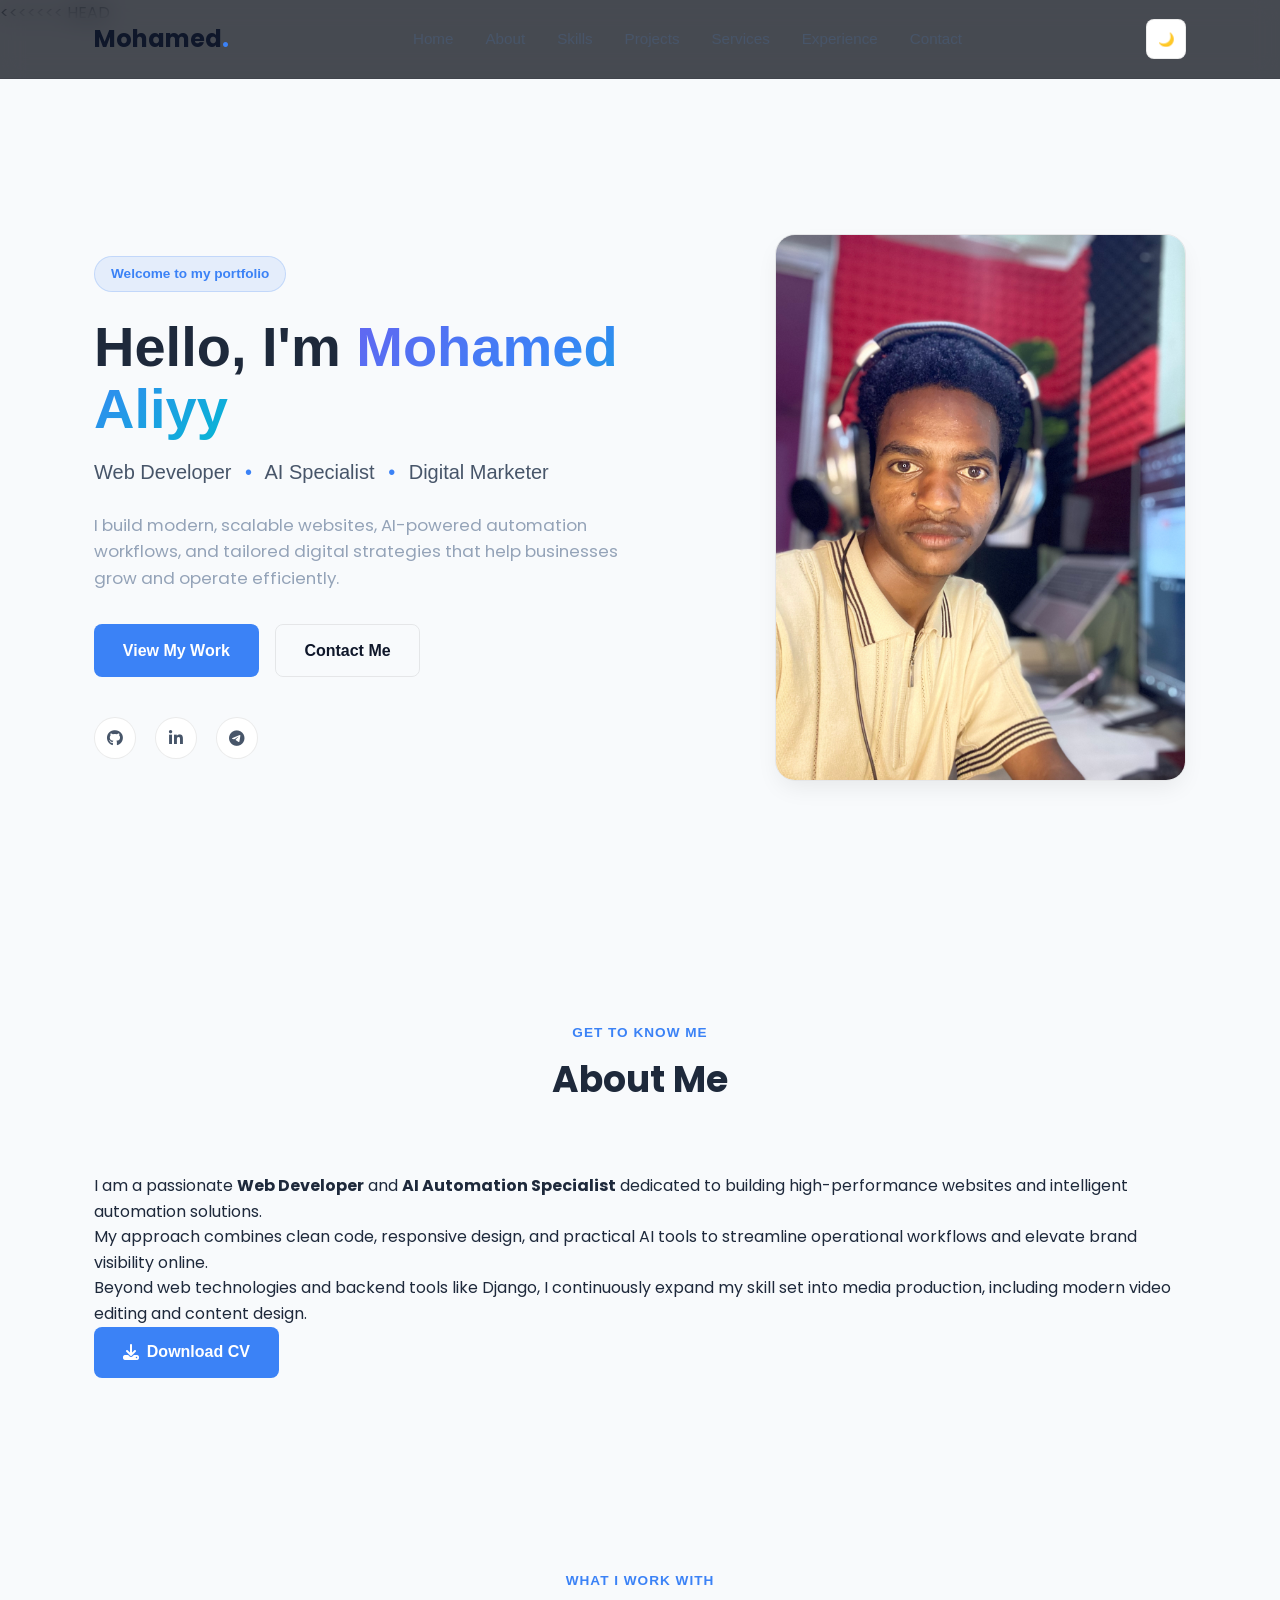
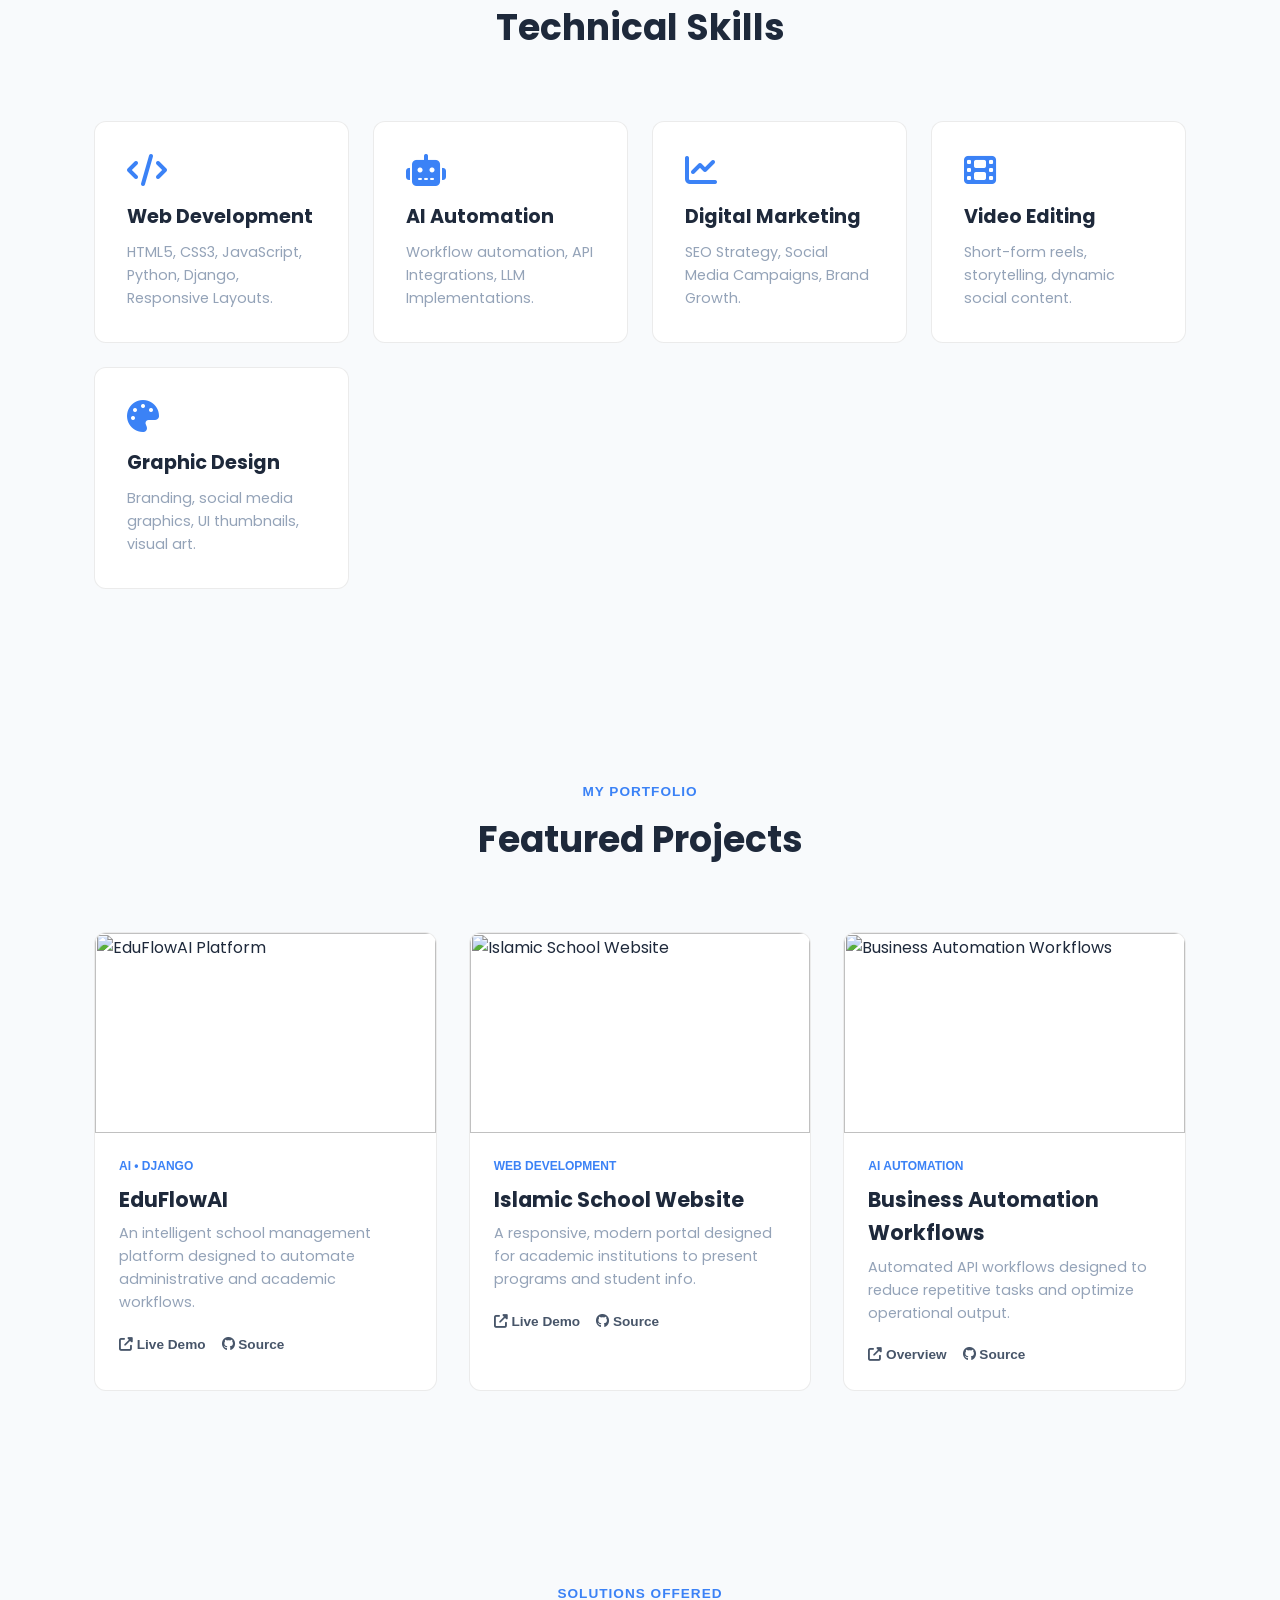
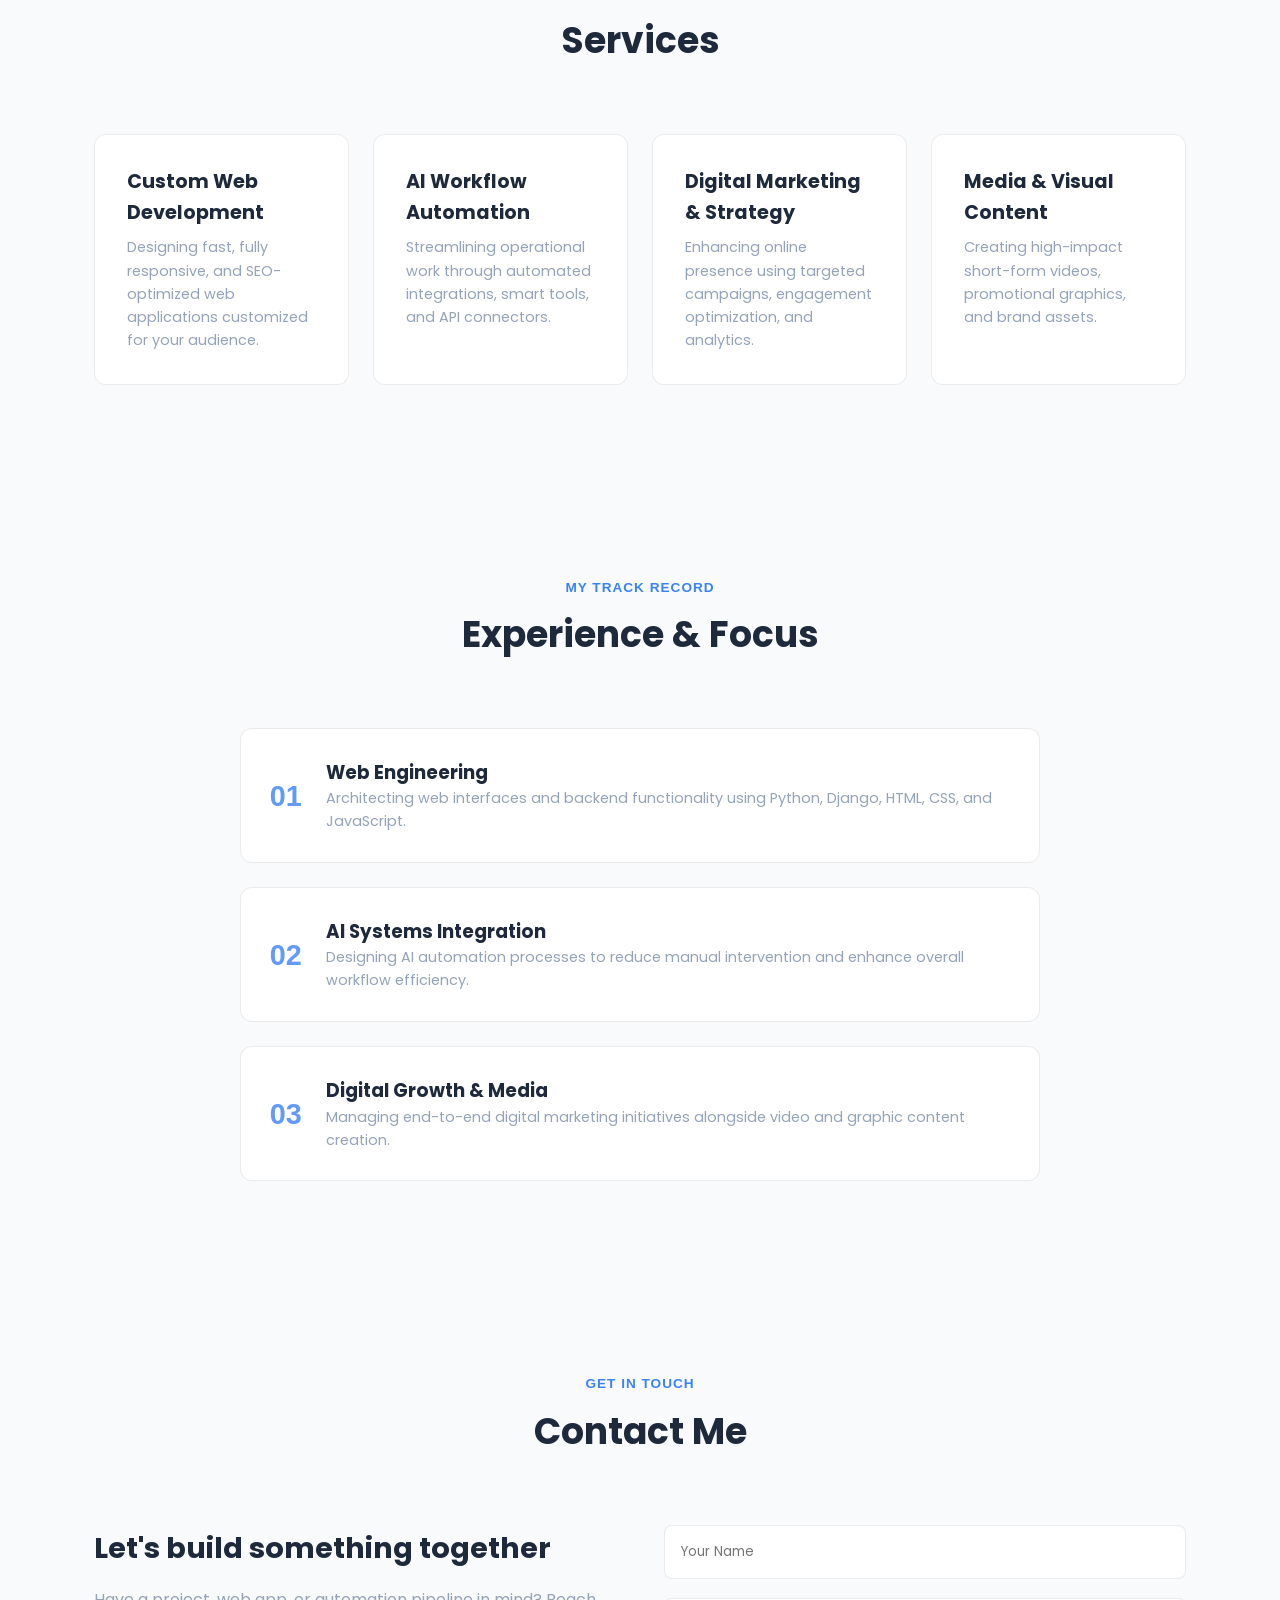
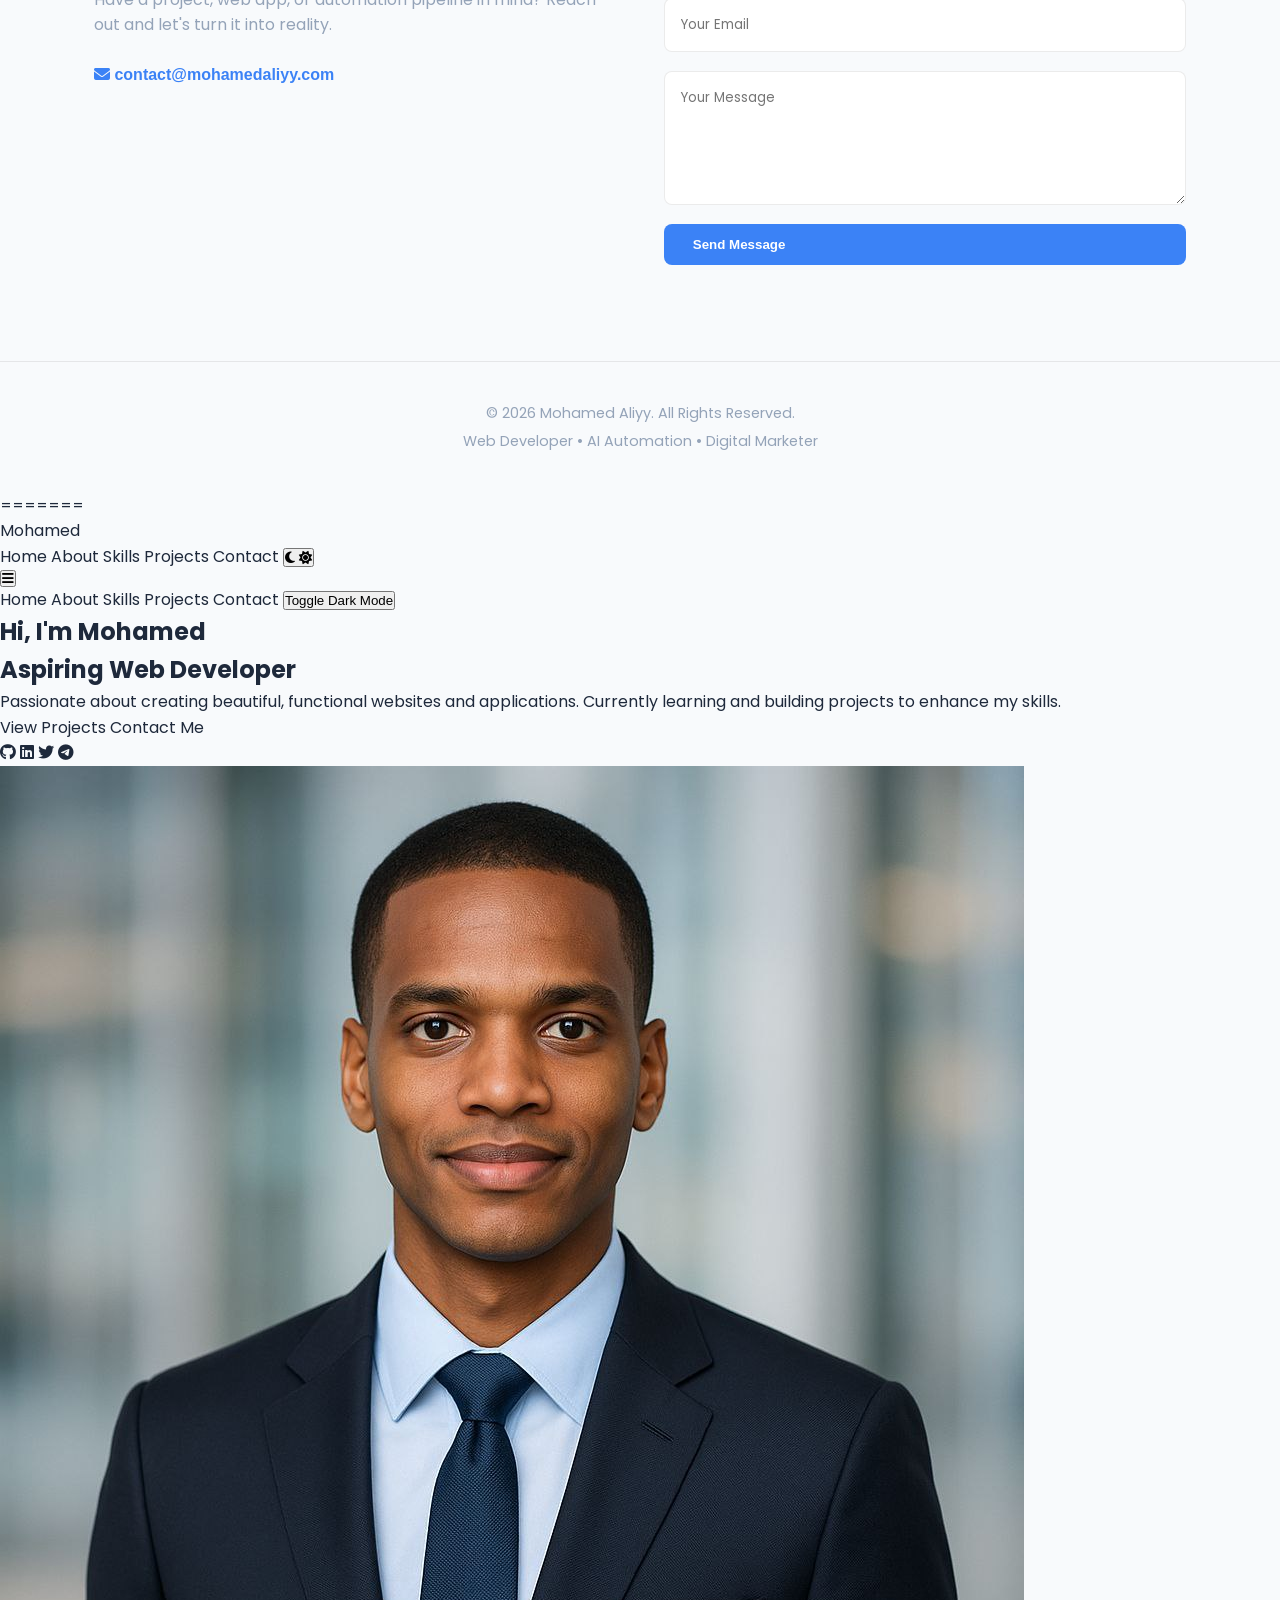
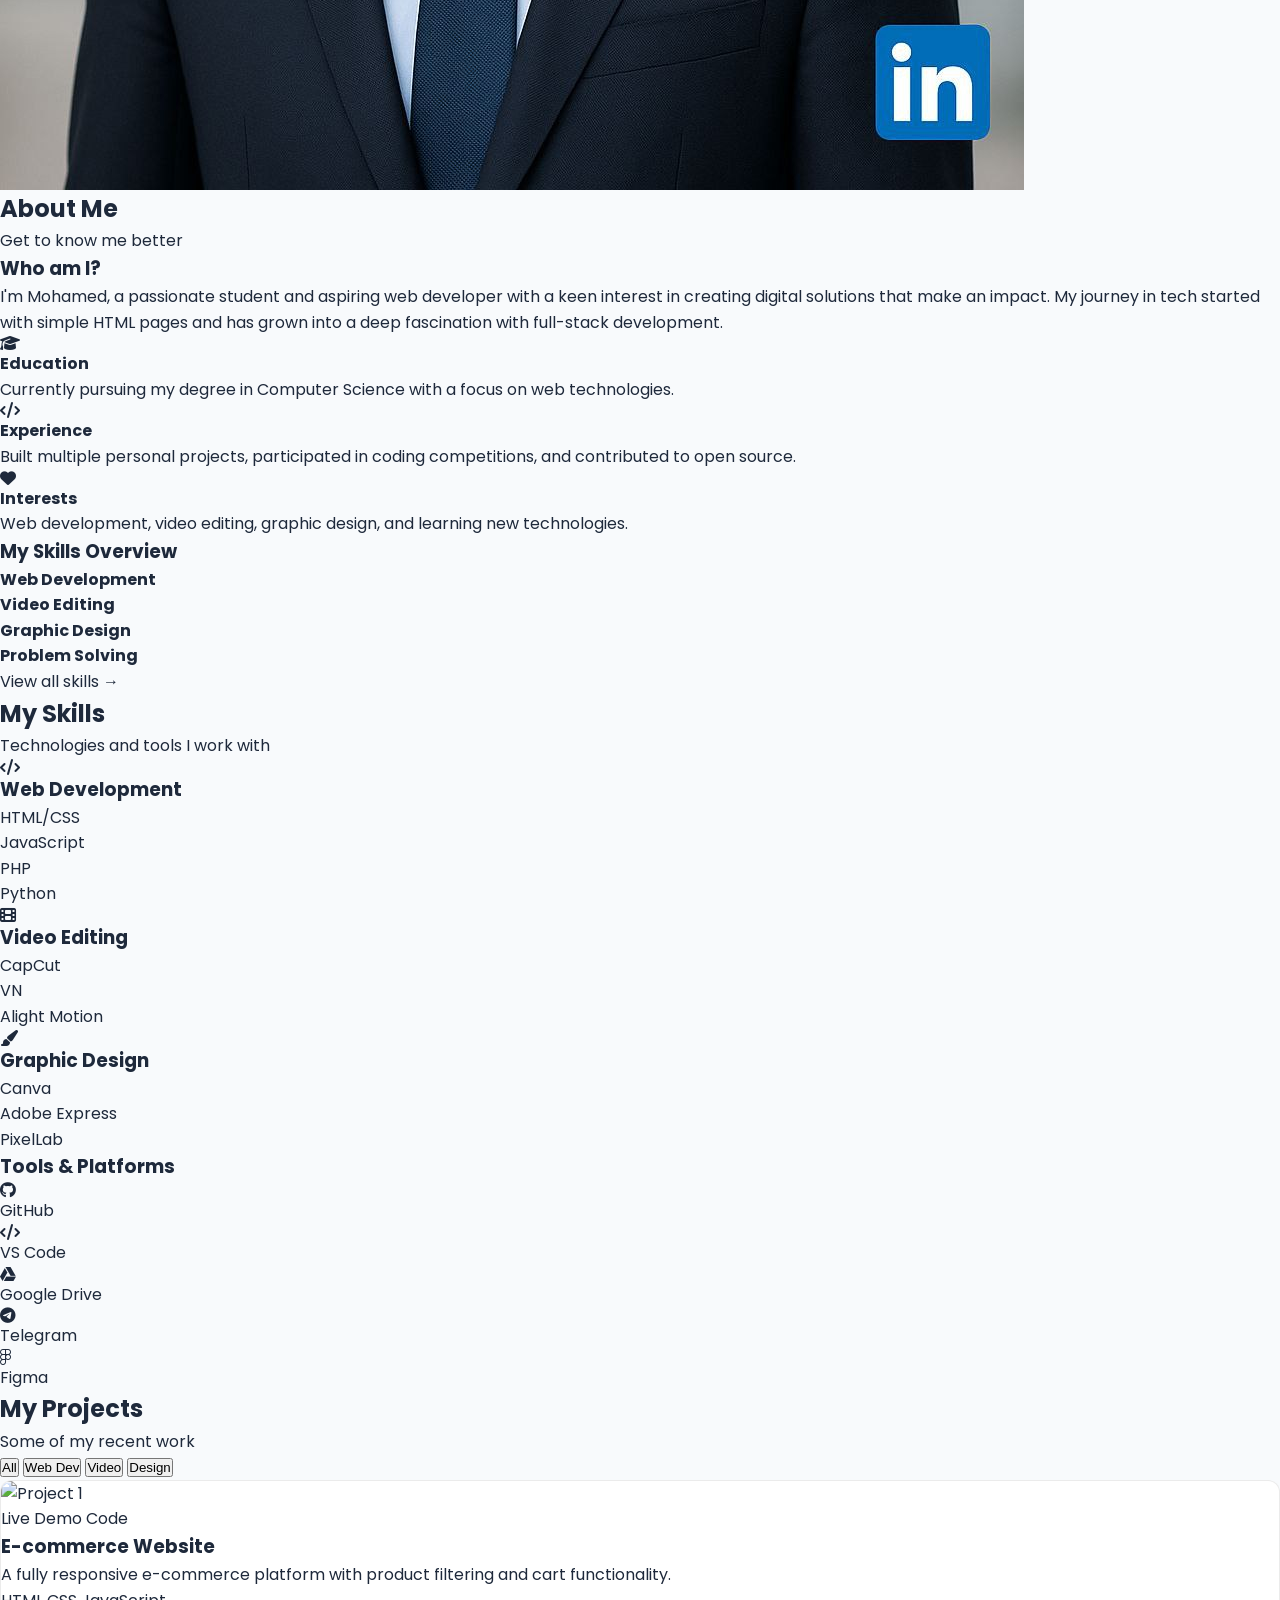
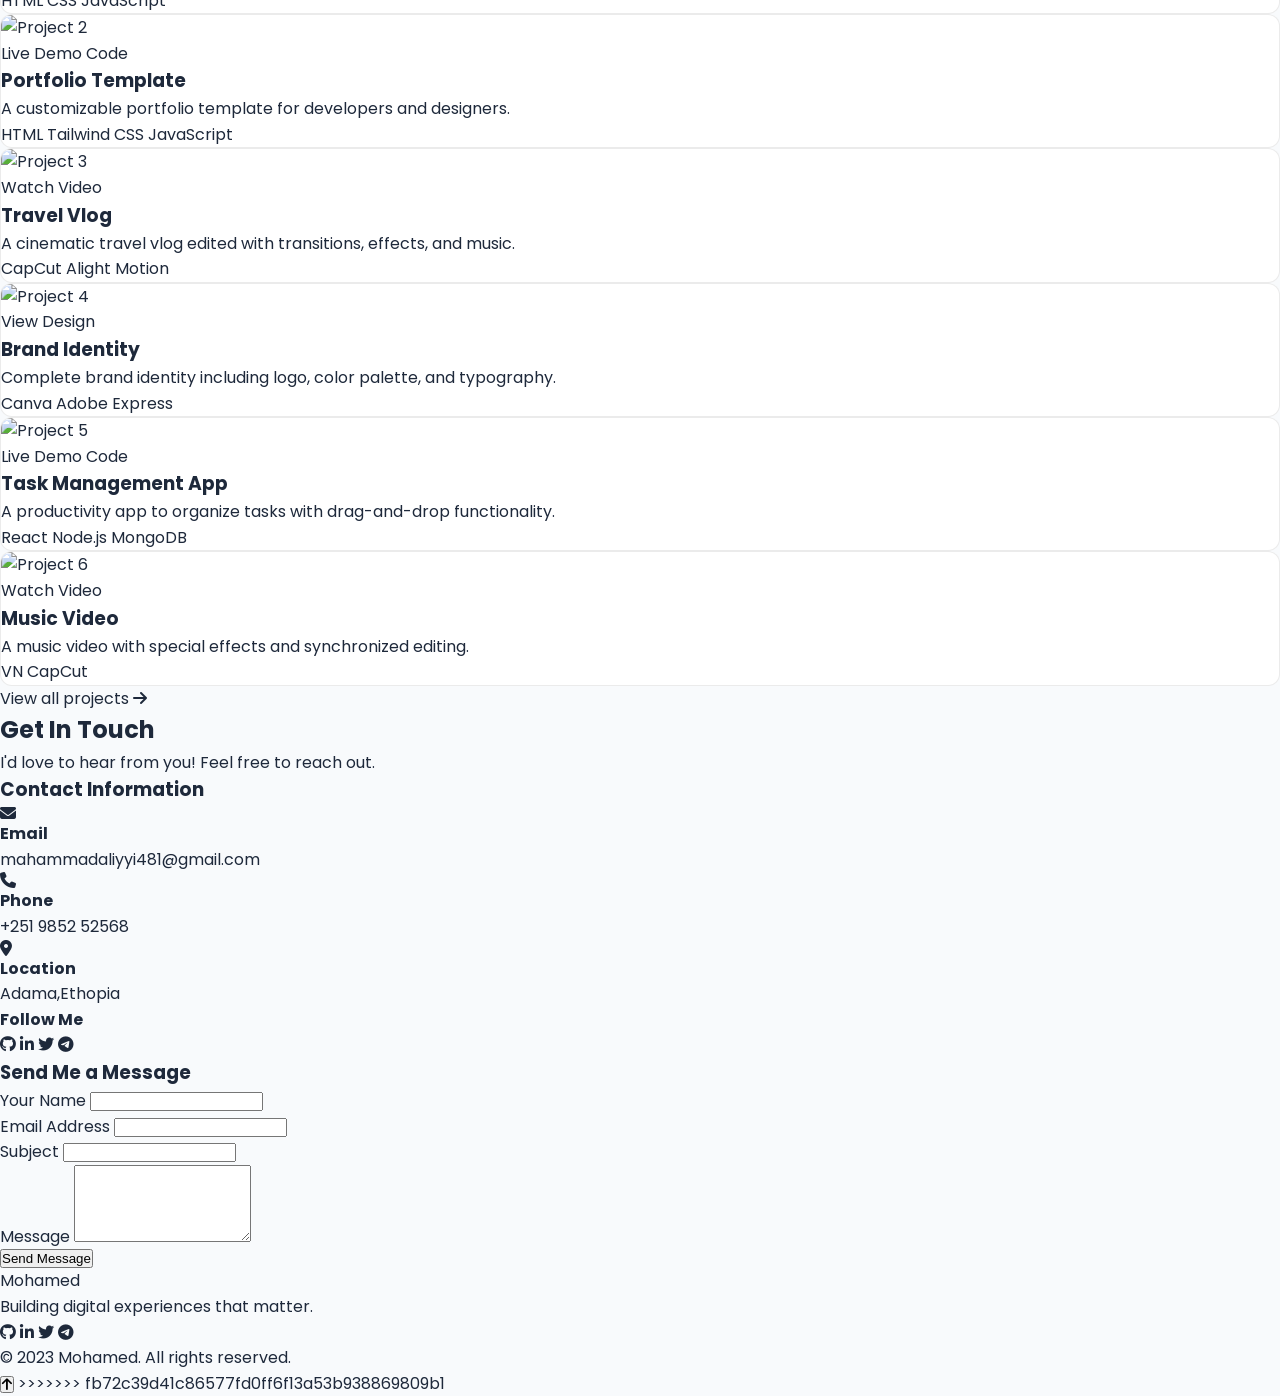
==== commit e9e1e641: "Merge portfolio with GitHub" ====
--- a/index.html
+++ b/index.html
@@ -1,859 +1,1174 @@
-<!DOCTYPE html>
-<html lang="en" class="scroll-smooth">
-<head>
-    <meta charset="UTF-8">
-    <meta name="viewport" content="width=device-width, initial-scale=1.0">
-    <title>Mohammad | Aspiring Developer</title>
-    <script src="https://cdn.tailwindcss.com"></script>
-    <link href="https://cdnjs.cloudflare.com/ajax/libs/font-awesome/6.4.0/css/all.min.css" rel="stylesheet">
-    <script>
-        tailwind.config = {
-            theme: {
-                extend: {
-                    colors: {
-                        primary: '#3B82F6',
-                        dark: '#1E293B',
-                        light: '#F8FAFC',
-                    },
-                    animation: {
-                        'float': 'float 6s ease-in-out infinite',
-                        'fade-in': 'fadeIn 1s ease-in',
-                    },
-                    keyframes: {
-                        float: {
-                            '0%, 100%': { transform: 'translateY(0)' },
-                            '50%': { transform: 'translateY(-20px)' },
-                        },
-                        fadeIn: {
-                            '0%': { opacity: '0' },
-                            '100%': { opacity: '1' },
-                        }
-                    }
-                }
-            }
-        }
-    </script>
-    <style>
-        @import url('https://fonts.googleapis.com/css2?family=Poppins:wght@300;400;500;600;700&display=swap');
-        body {
-            font-family: 'Poppins', sans-serif;
-            background-color: #F8FAFC;
-            color: #1E293B;
-        }
-        .dark body {
-            background-color: #0F172A;
-            color: #F8FAFC;
-        }
-        .skill-bar {
-            transition: width 1.5s ease-in-out;
-        }
-        .project-card:hover {
-            transform: translateY(-10px);
-            box-shadow: 0 20px 25px -5px rgba(0, 0, 0, 0.1);
-        }
-        #particles-js {
-            position: absolute;
-            width: 100%;
-            height: 100%;
-            top: 0;
-            left: 0;
-            z-index: 0;
-        }
-    </style>
-</head>
-<body class="dark:bg-dark dark:text-light transition-colors duration-300">
-    <!-- Navigation -->
-    <nav class="fixed w-full z-50 bg-white/80 dark:bg-dark/80 backdrop-blur-md shadow-sm">
-        <div class="max-w-6xl mx-auto px-4 sm:px-6 lg:px-8">
-            <div class="flex justify-between h-16">
-                <div class="flex items-center">
-                    <a href="#" class="text-xl font-bold text-primary">Mohamed</a>
-                </div>
-                <div class="hidden md:flex items-center space-x-8">
-                    <a href="#home" class="text-dark dark:text-light hover:text-primary transition">Home</a>
-                    <a href="#about" class="text-dark dark:text-light hover:text-primary transition">About</a>
-                    <a href="#skills" class="text-dark dark:text-light hover:text-primary transition">Skills</a>
-                    <a href="#projects" class="text-dark dark:text-light hover:text-primary transition">Projects</a>
-                    <a href="#contact" class="text-dark dark:text-light hover:text-primary transition">Contact</a>
-                    <button id="theme-toggle" class="p-2 rounded-full bg-gray-200 dark:bg-gray-700">
-                        <i class="fas fa-moon dark:hidden"></i>
-                        <i class="fas fa-sun hidden dark:block"></i>
-                    </button>
-                </div>
-                <div class="md:hidden flex items-center">
-                    <button id="mobile-menu-button" class="p-2">
-                        <i class="fas fa-bars text-xl"></i>
-                    </button>
-                </div>
-            </div>
-        </div>
-        <!-- Mobile menu -->
-        <div id="mobile-menu" class="hidden md:hidden bg-white dark:bg-dark shadow-lg">
-            <div class="px-2 pt-2 pb-3 space-y-1 sm:px-3">
-                <a href="#home" class="block px-3 py-2 hover:text-primary transition">Home</a>
-                <a href="#about" class="block px-3 py-2 hover:text-primary transition">About</a>
-                <a href="#skills" class="block px-3 py-2 hover:text-primary transition">Skills</a>
-                <a href="#projects" class="block px-3 py-2 hover:text-primary transition">Projects</a>
-                <a href="#contact" class="block px-3 py-2 hover:text-primary transition">Contact</a>
-                <button id="theme-toggle-mobile" class="block px-3 py-2 text-left w-full">
-                    Toggle Dark Mode
-                </button>
-            </div>
-        </div>
-    </nav>
-
-    <!-- Hero Section -->
-    <section id="home" class="min-h-screen flex items-center relative overflow-hidden pt-16">
-        <div id="particles-js"></div>
-        <div class="max-w-6xl mx-auto px-4 sm:px-6 lg:px-8 py-20 z-10">
-            <div class="grid md:grid-cols-2 gap-12 items-center">
-                <div class="animate-fade-in">
-                    <h1 class="text-4xl md:text-6xl font-bold mb-4">Hi, I'm <span class="text-primary">Mohamed</span></h1>
-                    <h2 class="text-2xl md:text-3xl font-semibold mb-6">Aspiring <span class="text-primary">Web Developer</span></h2>
-                    <p class="text-lg mb-8 max-w-lg">Passionate about creating beautiful, functional websites and applications. Currently learning and building projects to enhance my skills.</p>
-                    <div class="flex flex-wrap gap-4">
-                        <a href="#projects" class="bg-primary text-white px-6 py-3 rounded-full font-medium hover:bg-blue-700 transition shadow-lg">View Projects</a>
-                        <a href="#contact" class="border-2 border-primary text-primary px-6 py-3 rounded-full font-medium hover:bg-primary hover:text-white transition">Contact Me</a>
-                    </div>
-                    <div class="mt-8 flex space-x-4">
-                        <a href="#" class="text-dark dark:text-light hover:text-primary transition text-xl"><i class="fab fa-github"></i></a>
-                        <a href="#" class="text-dark dark:text-light hover:text-primary transition text-xl"><i class="fab fa-linkedin"></i></a>
-                        <a href="#" class="text-dark dark:text-light hover:text-primary transition text-xl"><i class="fab fa-twitter"></i></a>
-                        <a href="#" class="text-dark dark:text-light hover:text-primary transition text-xl"><i class="fab fa-telegram"></i></a>
-                    </div>
-                </div>
-                <div class="flex justify-center animate-float">
-                    <div class="relative w-64 h-64 md:w-80 md:h-80">
-                        <div class="absolute inset-0 bg-primary rounded-full opacity-10 blur-xl"></div>
-                        <img src=" mohamed.jpg"
-                             alt="Mohammad" 
-                             class="relative z-10 w-full h-full object-cover rounded-full border-4 border-white dark:border-dark shadow-xl">
-                    </div>
-                </div>
-            </div>
-        </div>
-    </section>
-
-    <!-- About Section -->
-    <section id="about" class="py-20 bg-gray-50 dark:bg-gray-900">
-        <div class="max-w-6xl mx-auto px-4 sm:px-6 lg:px-8">
-            <h2 class="text-3xl font-bold text-center mb-4">About <span class="text-primary">Me</span></h2>
-            <p class="text-center text-gray-600 dark:text-gray-300 max-w-2xl mx-auto mb-12">Get to know me better</p>
-            
-            <div class="grid md:grid-cols-2 gap-12 items-center">
-                <div>
-                    <h3 class="text-2xl font-semibold mb-4">Who am I?</h3>
-                    <p class="mb-6">I'm Mohamed, a passionate student and aspiring web developer with a keen interest in creating digital solutions that make an impact. My journey in tech started with simple HTML pages and has grown into a deep fascination with full-stack development.</p>
-                    
-                    <div class="space-y-4">
-                        <div class="flex items-start">
-                            <div class="bg-primary/10 p-2 rounded-full mr-4">
-                                <i class="fas fa-graduation-cap text-primary"></i>
-                            </div>
-                            <div>
-                                <h4 class="font-semibold">Education</h4>
-                                <p class="text-gray-600 dark:text-gray-300">Currently pursuing my degree in Computer Science with a focus on web technologies.</p>
-                            </div>
-                        </div>
-                        <div class="flex items-start">
-                            <div class="bg-primary/10 p-2 rounded-full mr-4">
-                                <i class="fas fa-code text-primary"></i>
-                            </div>
-                            <div>
-                                <h4 class="font-semibold">Experience</h4>
-                                <p class="text-gray-600 dark:text-gray-300">Built multiple personal projects, participated in coding competitions, and contributed to open source.</p>
-                            </div>
-                        </div>
-                        <div class="flex items-start">
-                            <div class="bg-primary/10 p-2 rounded-full mr-4">
-                                <i class="fas fa-heart text-primary"></i>
-                            </div>
-                            <div>
-                                <h4 class="font-semibold">Interests</h4>
-                                <p class="text-gray-600 dark:text-gray-300">Web development, video editing, graphic design, and learning new technologies.</p>
-                            </div>
-                        </div>
-                    </div>
-                </div>
-             <div class="bg-white dark:bg-gray-800 p-8 rounded-xl shadow-lg">
-                    <h3 class="text-2xl font-semibold mb-6">My Skills Overview</h3>
-                    <div class="space-y-6">
-                        <div>
-                            <h4 class="font-medium mb-2">Web Development</h4>
-                            <div class="w-full bg-gray-200 dark:bg-gray-700 rounded-full h-2.5">
-                                <div class="bg-primary h-2.5 rounded-full skill-bar" style="width: 85%"></div>
-                            </div>
-                        </div>
-                        <div>
-                            <h4 class="font-medium mb-2">Video Editing</h4>
-                            <div class="w-full bg-gray-200 dark:bg-gray-700 rounded-full h-2.5">
-                                <div class="bg-primary h-2.5 rounded-full skill-bar" style="width: 75%"></div>
-                            </div>
-                        </div>
-                        <div>
-                            <h4 class="font-medium mb-2">Graphic Design</h4>
-                            <div class="w-full bg-gray-200 dark:bg-gray-700 rounded-full h-2.5">
-                                <div class="bg-primary h-2.5 rounded-full skill-bar" style="width: 70%"></div>
-                            </div>
-                        </div>
-                        <div>
-                            <h4 class="font-medium mb-2">Problem Solving</h4>
-                            <div class="w-full bg-gray-200 dark:bg-gray-700 rounded-full h-2.5">
-                                <div class="bg-primary h-2.5 rounded-full skill-bar" style="width: 80%"></div>
-                            </div>
-                        </div>
-                    </div>
-                    <a href="#skills" class="inline-block mt-8 text-primary font-medium hover:underline">View all skills →</a>
-                </div>
-            </div>
-        </div>
-    </section>
-
-    <!-- Skills Section -->
-    <section id="skills" class="py-20">
-        <div class="max-w-6xl mx-auto px-4 sm:px-6 lg:px-8">
-            <h2 class="text-3xl font-bold text-center mb-4">My <span class="text-primary">Skills</span></h2>
-            <p class="text-center text-gray-600 dark:text-gray-300 max-w-2xl mx-auto mb-12">Technologies and tools I work with</p>
-            
-            <div class="grid md:grid-cols-3 gap-8">
-                <!-- Web Development -->
-                <div class="bg-white dark:bg-gray-800 p-6 rounded-xl shadow-md hover:shadow-xl transition">
-                    <div class="bg-primary/10 w-12 h-12 rounded-lg flex items-center justify-center mb-4">
-                        <i class="fas fa-code text-primary text-xl"></i>
-                    </div>
-                    <h3 class="text-xl font-semibold mb-4">Web Development</h3>
-                    <div class="space-y-3">
-                        <div class="flex items-center">
-                            <div class="w-2/5">HTML/CSS</div>
-                            <div class="w-3/5 bg-gray-200 dark:bg-gray-700 rounded-full h-2">
-                                <div class="bg-primary h-2 rounded-full skill-bar" style="width: 95%"></div>
-                            </div>
-                        </div>
-                        <div class="flex items-center">
-                            <div class="w-2/5">JavaScript</div>
-                            <div class="w-3/5 bg-gray-200 dark:bg-gray-700 rounded-full h-2">
-                                <div class="bg-primary h-2 rounded-full skill-bar" style="width: 85%"></div>
-                            </div>
-                        </div>
-                        <div class="flex items-center">
-                            <div class="w-2/5">PHP</div>
-                            <div class="w-3/5 bg-gray-200 dark:bg-gray-700 rounded-full h-2">
-                                <div class="bg-primary h-2 rounded-full skill-bar" style="width: 75%"></div>
-                            </div>
-                        </div>
-                        <div class="flex items-center">
-                            <div class="w-2/5">Python</div>
-                            <div class="w-3/5 bg-gray-200 dark:bg-gray-700 rounded-full h-2">
-                                <div class="bg-primary h-2 rounded-full skill-bar" style="width: 70%"></div>
-                            </div>
-                        </div>
-                    </div>
-                </div>
-                
-                <!-- Video Editing -->
-                <div class="bg-white dark:bg-gray-800 p-6 rounded-xl shadow-md hover:shadow-xl transition">
-                    <div class="bg-primary/10 w-12 h-12 rounded-lg flex items-center justify-center mb-4">
-                        <i class="fas fa-film text-primary text-xl"></i>
-                    </div>
-                    <h3 class="text-xl font-semibold mb-4">Video Editing</h3>
-                    <div class="space-y-3">
-                        <div class="flex items-center">
-                            <div class="w-2/5">CapCut</div>
-                            <div class="w-3/5 bg-gray-200 dark:bg-gray-700 rounded-full h-2">
-                                <div class="bg-primary h-2 rounded-full skill-bar" style="width: 90%"></div>
-                            </div>
-                        </div>
-                        <div class="flex items-center">
-                            <div class="w-2/5">VN</div>
-                            <div class="w-3/5 bg-gray-200 dark:bg-gray-700 rounded-full h-2">
-                                <div class="bg-primary h-2 rounded-full skill-bar" style="width: 80%"></div>
-                            </div>
-                        </div>
-                        <div class="flex items-center">
-                            <div class="w-2/5">Alight Motion</div>
-                            <div class="w-3/5 bg-gray-200 dark:bg-gray-700 rounded-full h-2">
-                                <div class="bg-primary h-2 rounded-full skill-bar" style="width: 85%"></div>
-                            </div>
-                        </div>
-                    </div>
-                </div>
-                
-                <!-- Graphic Design -->
-                <div class="bg-white dark:bg-gray-800 p-6 rounded-xl shadow-md hover:shadow-xl transition">
-                    <div class="bg-primary/10 w-12 h-12 rounded-lg flex items-center justify-center mb-4">
-                        <i class="fas fa-paint-brush text-primary text-xl"></i>
-                    </div>
-                    <h3 class="text-xl font-semibold mb-4">Graphic Design</h3>
-                    <div class="space-y-3">
-                        <div class="flex items-center">
-                            <div class="w-2/5">Canva</div>
-                            <div class="w-3/5 bg-gray-200 dark:bg-gray-700 rounded-full h-2">
-                                <div class="bg-primary h-2 rounded-full skill-bar" style="width: 95%"></div>
-                            </div>
-                        </div>
-                        <div class="flex items-center">
-                            <div class="w-2/5">Adobe Express</div>
-                            <div class="w-3/5 bg-gray-200 dark:bg-gray-700 rounded-full h-2">
-                                <div class="bg-primary h-2 rounded-full skill-bar" style="width: 80%"></div>
-                            </div>
-                        </div>
-                        <div class="flex items-center">
-                            <div class="w-2/5">PixelLab</div>
-                            <div class="w-3/5 bg-gray-200 dark:bg-gray-700 rounded-full h-2">
-                                <div class="bg-primary h-2 rounded-full skill-bar" style="width: 85%"></div>
-                            </div>
-                        </div>
-                    </div>
-                </div>
-            </div>
-            
-            <!-- Tools Section -->
-            <div class="mt-12">
-                <h3 class="text-2xl font-semibold text-center mb-8">Tools & Platforms</h3>
-                <div class="flex flex-wrap justify-center gap-6">
-                    <div class="flex flex-col items-center">
-                        <div class="bg-white dark:bg-gray-800 p-4 rounded-full shadow-md mb-2">
-                            <i class="fab fa-github text-3xl"></i>
-                        </div>
-                        <span>GitHub</span>
-                    </div>
-                    <div class="flex flex-col items-center">
-                        <div class="bg-white dark:bg-gray-800 p-4 rounded-full shadow-md mb-2">
-                            <i class="fas fa-code text-3xl"></i>
-                        </div>
-                        <span>VS Code</span>
-                    </div>
-                    <div class="flex flex-col items-center">
-                        <div class="bg-white dark:bg-gray-800 p-4 rounded-full shadow-md mb-2">
-                            <i class="fab fa-google-drive text-3xl"></i>
-                        </div>
-                        <span>Google Drive</span>
-                    </div>
-                    <div class="flex flex-col items-center">
-                        <div class="bg-white dark:bg-gray-800 p-4 rounded-full shadow-md mb-2">
-                            <i class="fab fa-telegram text-3xl"></i>
-                        </div>
-                        <span>Telegram</span>
-                    </div>
-                    <div class="flex flex-col items-center">
-                        <div class="bg-white dark:bg-gray-800 p-4 rounded-full shadow-md mb-2">
-                            <i class="fab fa-figma text-3xl"></i>
-                        </div>
-                        <span>Figma</span>
-                    </div>
-                </div>
-            </div>
-        </div>
-    </section>
-
-    <!-- Projects Section -->
-    <section id="projects" class="py-20 bg-gray-50 dark:bg-gray-900">
-        <div class="max-w-6xl mx-auto px-4 sm:px-6 lg:px-8">
-            <h2 class="text-3xl font-bold text-center mb-4">My <span class="text-primary">Projects</span></h2>
-            <p class="text-center text-gray-600 dark:text-gray-300 max-w-2xl mx-auto mb-12">Some of my recent work</p>
-            
-            <div class="flex justify-center mb-8">
-                <div class="inline-flex rounded-md shadow-sm" role="group">
-                    <button type="button" class="filter-btn px-4 py-2 text-sm font-medium rounded-l-lg bg-primary text-white" data-filter="all">
-                        All
-                    </button>
-                    <button type="button" class="filter-btn px-4 py-2 text-sm font-medium border-l border-r border-gray-200 dark:border-gray-700" data-filter="web">
-                        Web Dev
-                    </button>
-                    <button type="button" class="filter-btn px-4 py-2 text-sm font-medium border-r border-gray-200 dark:border-gray-700" data-filter="video">
-                        Video
-                    </button>
-                    <button type="button" class="filter-btn px-4 py-2 text-sm font-medium rounded-r-lg" data-filter="design">
-                        Design
-                    </button>
-                </div>
-            </div>
-            
-            <div class="grid md:grid-cols-2 lg:grid-cols-3 gap-8">
-                <!-- Project 1 -->
-                <div class="project-card bg-white dark:bg-gray-800 rounded-xl overflow-hidden shadow-md transition-all duration-300" data-category="web">
-                    <div class="h-48 bg-gradient-to-r from-blue-400 to-purple-500 relative overflow-hidden">
-                        <img src="https://images.unsplash.com/photo-1551288049-bebda4e38f71?ixlib=rb-4.0.3&ixid=M3wxMjA3fDB8MHxwaG90by1wYWdlfHx8fGVufDB8fHx8fA%3D%3D&auto=format&fit=crop&w=1470&q=80" 
-                             alt="Project 1" 
-                             class="w-full h-full object-cover">
-                        <div class="absolute inset-0 bg-black/30 flex items-center justify-center opacity-0 hover:opacity-100 transition">
-                            <a href="#" class="bg-white text-primary px-4 py-2 rounded-full font-medium mr-2">Live Demo</a>
-                            <a href="#" class="bg-primary text-white px-4 py-2 rounded-full font-medium">Code</a>
-                        </div>
-                    </div>
-                    <div class="p-6">
-                        <h3 class="text-xl font-semibold mb-2">E-commerce Website</h3>
-                        <p class="text-gray-600 dark:text-gray-300 mb-4">A fully responsive e-commerce platform with product filtering and cart functionality.</p>
-                        <div class="flex flex-wrap gap-2">
-                            <span class="bg-blue-100 dark:bg-blue-900 text-blue-800 dark:text-blue-200 text-xs px-3 py-1 rounded-full">HTML</span>
-                            <span class="bg-blue-100 dark:bg-blue-900 text-blue-800 dark:text-blue-200 text-xs px-3 py-1 rounded-full">CSS</span>
-                            <span class="bg-blue-100 dark:bg-blue-900 text-blue-800 dark:text-blue-200 text-xs px-3 py-1 rounded-full">JavaScript</span>
-                        </div>
-                    </div>
-                </div>
-                
-                <!-- Project 2 -->
-                <div class="project-card bg-white dark:bg-gray-800 rounded-xl overflow-hidden shadow-md transition-all duration-300" data-category="web">
-                    <div class="h-48 bg-gradient-to-r from-green-400 to-blue-500 relative overflow-hidden">
-                        <img src="https://images.unsplash.com/photo-1467232004584-a241de8bcf5d?ixlib=rb-4.0.3&ixid=M3wxMjA3fDB8MHxwaG90by1wYWdlfHx8fGVufDB8fHx8fA%3D%3D&auto=format&fit=crop&w=1469&q=80" 
-                             alt="Project 2" 
-                             class="w-full h-full object-cover">
-                        <div class="absolute inset-0 bg-black/30 flex items-center justify-center opacity-0 hover:opacity-100 transition">
-                            <a href="#" class="bg-white text-primary px-4 py-2 rounded-full font-medium mr-2">Live Demo</a>
-                            <a href="#" class="bg-primary text-white px-4 py-2 rounded-full font-medium">Code</a>
-                        </div>
-                    </div>
-                    <div class="p-6">
-                        <h3 class="text-xl font-semibold mb-2">Portfolio Template</h3>
-                        <p class="text-gray-600 dark:text-gray-300 mb-4">A customizable portfolio template for developers and designers.</p>
-                        <div class="flex flex-wrap gap-2">
-                            <span class="bg-blue-100 dark:bg-blue-900 text-blue-800 dark:text-blue-200 text-xs px-3 py-1 rounded-full">HTML</span>
-                            <span class="bg-blue-100 dark:bg-blue-900 text-blue-800 dark:text-blue-200 text-xs px-3 py-1 rounded-full">Tailwind CSS</span>
-                            <span class="bg-blue-100 dark:bg-blue-900 text-blue-800 dark:text-blue-200 text-xs px-3 py-1 rounded-full">JavaScript</span>
-                        </div>
-                    </div>
-                </div>
-                
-                <!-- Project 3 -->
-                <div class="project-card bg-white dark:bg-gray-800 rounded-xl overflow-hidden shadow-md transition-all duration-300" data-category="video">
-                    <div class="h-48 bg-gradient-to-r from-purple-500 to-pink-500 relative overflow-hidden">
-                        <img src="https://images.unsplash.com/photo-1579389083078-4e7018379f7e?ixlib=rb-4.0.3&ixid=M3wxMjA3fDB8MHxwaG90by1wYWdlfHx8fGVufDB8fHx8fA%3D%3D&auto=format&fit=crop&w=1470&q=80" 
-                             alt="Project 3" 
-                             class="w-full h-full object-cover">
-                        <div class="absolute inset-0 bg-black/30 flex items-center justify-center opacity-0 hover:opacity-100 transition">
-                            <a href="#" class="bg-white text-primary px-4 py-2 rounded-full font-medium">Watch Video</a>
-                        </div>
-                    </div>
-                    <div class="p-6">
-                        <h3 class="text-xl font-semibold mb-2">Travel Vlog</h3>
-                        <p class="text-gray-600 dark:text-gray-300 mb-4">A cinematic travel vlog edited with transitions, effects, and music.</p>
-                        <div class="flex flex-wrap gap-2">
-                            <span class="bg-blue-100 dark:bg-blue-900 text-blue-800 dark:text-blue-200 text-xs px-3 py-1 rounded-full">CapCut</span>
-                            <span class="bg-blue-100 dark:bg-blue-900 text-blue-800 dark:text-blue-200 text-xs px-3 py-1 rounded-full">Alight Motion</span>
-                        </div>
-                    </div>
-                </div>
-                
-                <!-- Project 4 -->
-                <div class="project-card bg-white dark:bg-gray-800 rounded-xl overflow-hidden shadow-md transition-all duration-300" data-category="design">
-                    <div class="h-48 bg-gradient-to-r from-yellow-400 to-red-500 relative overflow-hidden">
-                        <img src="https://images.unsplash.com/photo-1542744173-8e7e53415bb0?ixlib=rb-4.0.3&ixid=M3wxMjA3fDB8MHxwaG90by1wYWdlfHx8fGVufDB8fHx8fA%3D%3D&auto=format&fit=crop&w=1470&q=80" 
-                             alt="Project 4" 
-                             class="w-full h-full object-cover">
-                        <div class="absolute inset-0 bg-black/30 flex items-center justify-center opacity-0 hover:opacity-100 transition">
-                            <a href="#" class="bg-white text-primary px-4 py-2 rounded-full font-medium">View Design</a>
-                        </div>
-                    </div>
-                    <div class="p-6">
-                        <h3 class="text-xl font-semibold mb-2">Brand Identity</h3>
-                        <p class="text-gray-600 dark:text-gray-300 mb-4">Complete brand identity including logo, color palette, and typography.</p>
-                        <div class="flex flex-wrap gap-2">
-                            <span class="bg-blue-100 dark:bg-blue-900 text-blue-800 dark:text-blue-200 text-xs px-3 py-1 rounded-full">Canva</span>
-                            <span class="bg-blue-100 dark:bg-blue-900 text-blue-800 dark:text-blue-200 text-xs px-3 py-1 rounded-full">Adobe Express</span>
-                        </div>
-                    </div>
-                </div>
-                
-                <!-- Project 5 -->
-                <div class="project-card bg-white dark:bg-gray-800 rounded-xl overflow-hidden shadow-md transition-all duration-300" data-category="web">
-                    <div class="h-48 bg-gradient-to-r from-indigo-500 to-purple-600 relative overflow-hidden">
-                        <img src="https://images.unsplash.com/photo-1551434678-e076c223a692?ixlib=rb-4.0.3&ixid=M3wxMjA3fDB8MHxwaG90by1wYWdlfHx8fGVufDB8fHx8fA%3D%3D&auto=format&fit=crop&w=1470&q=80" 
-                             alt="Project 5" 
-                             class="w-full h-full object-cover">
-                        <div class="absolute inset-0 bg-black/30 flex items-center justify-center opacity-0 hover:opacity-100 transition">
-                            <a href="#" class="bg-white text-primary px-4 py-2 rounded-full font-medium mr-2">Live Demo</a>
-                            <a href="#" class="bg-primary text-white px-4 py-2 rounded-full font-medium">Code</a>
-                        </div>
-                    </div>
-                    <div class="p-6">
-                        <h3 class="text-xl font-semibold mb-2">Task Management App</h3>
-                        <p class="text-gray-600 dark:text-gray-300 mb-4">A productivity app to organize tasks with drag-and-drop functionality.</p>
-                        <div class="flex flex-wrap gap-2">
-                            <span class="bg-blue-100 dark:bg-blue-900 text-blue-800 dark:text-blue-200 text-xs px-3 py-1 rounded-full">React</span>
-                            <span class="bg-blue-100 dark:bg-blue-900 text-blue-800 dark:text-blue-200 text-xs px-3 py-1 rounded-full">Node.js</span>
-                            <span class="bg-blue-100 dark:bg-blue-900 text-blue-800 dark:text-blue-200 text-xs px-3 py-1 rounded-full">MongoDB</span>
-                        </div>
-                    </div>
-                </div>
-                
-                <!-- Project 6 -->
-                <div class="project-card bg-white dark:bg-gray-800 rounded-xl overflow-hidden shadow-md transition-all duration-300" data-category="video">
-                    <div class="h-48 bg-gradient-to-r from-pink-500 to-rose-500 relative overflow-hidden">
-                        <img src="https://images.unsplash.com/photo-1579762715118-a6f1d4b934f1?ixlib=rb-4.0.3&ixid=M3wxMjA3fDB8MHxwaG90by1wYWdlfHx8fGVufDB8fHx8fA%3D%3D&auto=format&fit=crop&w=1468&q=80" 
-                             alt="Project 6" 
-                             class="w-full h-full object-cover">
-                        <div class="absolute inset-0 bg-black/30 flex items-center justify-center opacity-0 hover:opacity-100 transition">
-                            <a href="#" class="bg-white text-primary px-4 py-2 rounded-full font-medium">Watch Video</a>
-                        </div>
-                    </div>
-                    <div class="p-6">
-                        <h3 class="text-xl font-semibold mb-2">Music Video</h3>
-                        <p class="text-gray-600 dark:text-gray-300 mb-4">A music video with special effects and synchronized editing.</p>
-                        <div class="flex flex-wrap gap-2">
-                            <span class="bg-blue-100 dark:bg-blue-900 text-blue-800 dark:text-blue-200 text-xs px-3 py-1 rounded-full">VN</span>
-                            <span class="bg-blue-100 dark:bg-blue-900 text-blue-800 dark:text-blue-200 text-xs px-3 py-1 rounded-full">CapCut</span>
-                        </div>
-                    </div>
-                </div>
-            </div>
-            
-            <div class="text-center mt-12">
-                <a href="#" class="inline-flex items-center text-primary font-medium hover:underline">
-                    View all projects
-                    <i class="fas fa-arrow-right ml-2"></i>
-                </a>
-            </div>
-        </div>
-    </section>
-
-    <!-- Contact Section -->
-    <section id="contact" class="py-20">
-        <div class="max-w-6xl mx-auto px-4 sm:px-6 lg:px-8">
-            <h2 class="text-3xl font-bold text-center mb-4">Get In <span class="text-primary">Touch</span></h2>
-            <p class="text-center text-gray-600 dark:text-gray-300 max-w-2xl mx-auto mb-12">I'd love to hear from you! Feel free to reach out.</p>
-            
-            <div class="grid md:grid-cols-2 gap-12">
-                <div>
-                    <h3 class="text-2xl font-semibold mb-6">Contact Information</h3>
-                    <div class="space-y-6">
-                        <div class="flex items-start">
-                            <div class="bg-primary/10 p-3 rounded-full mr-4">
-                                <i class="fas fa-envelope text-primary"></i>
-                            </div>
-                            <div>
-                                <h4 class="font-medium">Email</h4>
-                                <a href="mahammadaliyyi481@gmail.com" class="text-gray-600 dark:text-gray-300 hover:text-primary transition">mahammadaliyyi481@gmail.com</a>
-                            </div>
-                        </div>
-                        <div class="flex items-start">
-                            <div class="bg-primary/10 p-3 rounded-full mr-4">
-                                <i class="fas fa-phone text-primary"></i>
-                            </div>
-                            <div>
-                                <h4 class="font-medium">Phone</h4>
-                                <a href="tel:+1234567890" class="text-gray-600 dark:text-gray-300 hover:text-primary transition">+251 9852 52568</a>
-                            </div>
-                        </div>
-                        <div class="flex items-start">
-                            <div class="bg-primary/10 p-3 rounded-full mr-4">
-                                <i class="fas fa-map-marker-alt text-primary"></i>
-                            </div>
-                            <div>
-                                <h4 class="font-medium">Location</h4>
-                                <p class="text-gray-600 dark:text-gray-300">Adama,Ethopia </p>
-                            </div>
-                        </div>
-                    </div>
-                    
-                    <div class="mt-8">
-                        <h4 class="font-medium mb-4">Follow Me</h4>
-                        <div class="flex space-x-4">
-                            <a href="#" class="bg-gray-100 dark:bg-gray-800 p-3 rounded-full hover:bg-primary hover:text-white transition">
-                                <i class="fab fa-github"></i>
-                            </a>
-                            <a href="#" class="bg-gray-100 dark:bg-gray-800 p-3 rounded-full hover:bg-blue-600 hover:text-white transition">
-                                <i class="fab fa-linkedin-in"></i>
-                            </a>
-                            <a href="#" class="bg-gray-100 dark:bg-gray-800 p-3 rounded-full hover:bg-blue-400 hover:text-white transition">
-                                <i class="fab fa-twitter"></i>
-                            </a>
-                            <a href="https://t.me/wwwmahamisha12com" class="bg-gray-100 dark:bg-gray-800 p-3 rounded-full hover:bg-blue-500 hover:text-white transition">
-                                <i class="fab fa-telegram"></i>
-                            </a>
-                        </div>
-                    </div>
-                </div>
-                
-                <div class="bg-white dark:bg-gray-800 p-8 rounded-xl shadow-lg">
-                    <h3 class="text-2xl font-semibold mb-6">Send Me a Message</h3>
-                    <form id="contact-form" class="space-y-6">
-                        <div>
-                            <label for="name" class="block mb-2 font-medium">Your Name</label>
-                            <input type="text" id="name" name="name" class="w-full px-4 py-3 rounded-lg border border-gray-300 dark:border-gray-700 focus:outline-none focus:ring-2 focus:ring-primary focus:border-transparent dark:bg-gray-700" required>
-                        </div>
-                        <div>
-                            <label for="email" class="block mb-2 font-medium">Email Address</label>
-                            <input type="email" id="email" name="email" class="w-full px-4 py-3 rounded-lg border border-gray-300 dark:border-gray-700 focus:outline-none focus:ring-2 focus:ring-primary focus:border-transparent dark:bg-gray-700" required>
-                        </div>
-                        <div>
-                            <label for="subject" class="block mb-2 font-medium">Subject</label>
-                            <input type="text" id="subject" name="subject" class="w-full px-4 py-3 rounded-lg border border-gray-300 dark:border-gray-700 focus:outline-none focus:ring-2 focus:ring-primary focus:border-transparent dark:bg-gray-700" required>
-                        </div>
-                        <div>
-                            <label for="message" class="block mb-2 font-medium">Message</label>
-                            <textarea id="message" name="message" rows="5" class="w-full px-4 py-3 rounded-lg border border-gray-300 dark:border-gray-700 focus:outline-none focus:ring-2 focus:ring-primary focus:border-transparent dark:bg-gray-700" required></textarea>
-                        </div>
-                        <button type="submit" class="w-full bg-primary text-white py-3 px-6 rounded-lg font-medium hover:bg-blue-700 transition focus:outline-none focus:ring-2 focus:ring-primary focus:ring-offset-2">
-                            Send Message
-                        </button>
-                    </form>
-                </div>
-            </div>
-        </div>
-    </section>
-
-    <!-- Footer -->
-    <footer class="bg-gray-100 dark:bg-gray-900 py-12">
-        <div class="max-w-6xl mx-auto px-4 sm:px-6 lg:px-8">
-            <div class="flex flex-col md:flex-row justify-between items-center">
-                <div class="mb-6 md:mb-0">
-                    <a href="#" class="text-xl font-bold text-primary">Mohamed</a>
-                    <p class="text-gray-600 dark:text-gray-300 mt-2">Building digital experiences that matter.</p>
-                </div>
-                <div class="flex flex-col items-center md:items-end">
-                    <div class="flex space-x-6 mb-4">
-                        <a href="#" class="text-gray-600 dark:text-gray-300 hover:text-primary transition"><i class="fab fa-github"></i></a>
-                        <a href="#" class="text-gray-600 dark:text-gray-300 hover:text-blue-600 transition"><i class="fab fa-linkedin-in"></i></a>
-                        <a href="#" class="text-gray-600 dark:text-gray-300 hover:text-blue-400 transition"><i class="fab fa-twitter"></i></a>
-                        <a href="@Mahamisha1" class="text-gray-600 dark:text-gray-300 hover:text-blue-500 transition"><i class="fab fa-telegram"></i></a>
-                    </div>
-                    <p class="text-gray-600 dark:text-gray-300 text-sm">© 2023 Mohamed. All rights reserved.</p>
-                </div>
-            </div>
-        </div>
-    </footer>
-
-    <!-- Back to Top Button -->
-    <button id="back-to-top" class="fixed bottom-8 right-8 bg-primary text-white p-3 rounded-full shadow-lg opacity-0 invisible transition-all duration-300">
-        <i class="fas fa-arrow-up"></i>
-    </button>
-
-    <!-- Scripts -->
-    <script src="https://cdn.jsdelivr.net/npm/particles.js@2.0.0/particles.min.js"></script>
-    <script>
-        // Mobile menu toggle
-        const mobileMenuButton = document.getElementById('mobile-menu-button');
-        const mobileMenu = document.getElementById('mobile-menu');
-        
-        mobileMenuButton.addEventListener('click', () => {
-            mobileMenu.classList.toggle('hidden');
-        });
-
-        // Theme toggle
-        const themeToggle = document.getElementById('theme-toggle');
-        const themeToggleMobile = document.getElementById('theme-toggle-mobile');
-        
-        const toggleTheme = () => {
-            document.documentElement.classList.toggle('dark');
-            localStorage.setItem('theme', document.documentElement.classList.contains('dark') ? 'dark' : 'light');
-        };
-        
-        themeToggle.addEventListener('click', toggleTheme);
-        themeToggleMobile.addEventListener('click', toggleTheme);
-        
-        // Set initial theme
-        if (localStorage.getItem('theme') === 'dark' || (!localStorage.getItem('theme') && window.matchMedia('(prefers-color-scheme: dark)').matches)) {
-            document.documentElement.classList.add('dark');
-        }
-
-        // Project filtering
-        const filterButtons = document.querySelectorAll('.filter-btn');
-        const projectCards = document.querySelectorAll('.project-card');
-        
-        filterButtons.forEach(button => {
-            button.addEventListener('click', () => {
-                // Update active button
-                filterButtons.forEach(btn => {
-                    btn.classList.remove('bg-primary', 'text-white');
-                    if (btn !== button) {
-                        btn.classList.add('bg-white', 'dark:bg-gray-800', 'text-gray-900', 'dark:text-white');
-                    }
-                });
-                
-                button.classList.add('bg-primary', 'text-white');
-                button.classList.remove('bg-white', 'dark:bg-gray-800', 'text-gray-900', 'dark:text-white');
-                
-                // Filter projects
-                const filter = button.dataset.filter;
-                
-                projectCards.forEach(card => {
-                    if (filter === 'all' || card.dataset.category === filter) {
-                        card.classList.remove('hidden');
-                    } else {
-                        card.classList.add('hidden');
-                    }
-                });
-            });
-        });
-
-        // Animate skill bars on scroll
-        const animateSkillBars = () => {
-            const skillBars = document.querySelectorAll('.skill-bar');
-            
-            skillBars.forEach(bar => {
-                const rect = bar.getBoundingClientRect();
-                const isVisible = (rect.top <= window.innerHeight) && (rect.bottom >= 0);
-                
-                if (isVisible && !bar.hasAttribute('data-animated')) {
-                    bar.setAttribute('data-animated', 'true');
-                    // Width is already set via inline style
-                }
-            });
-        };
-        
-        window.addEventListener('scroll', animateSkillBars);
-        window.addEventListener('load', animateSkillBars);
-
-        // Back to top button
-        const backToTopButton = document.getElementById('back-to-top');
-        
-        window.addEventListener('scroll', () => {
-            if (window.pageYOffset > 300) {
-                backToTopButton.classList.remove('opacity-0', 'invisible');
-                backToTopButton.classList.add('opacity-100', 'visible');
-            } else {
-                backToTopButton.classList.remove('opacity-100', 'visible');
-                backToTopButton.classList.add('opacity-0', 'invisible');
-            }
-        });
-        
-        backToTopButton.addEventListener('click', () => {
-            window.scrollTo({
-                top: 0,
-                behavior: 'smooth'
-            });
-        });
-
-        // Form submission
-        const contactForm = document.getElementById('contact-form');
-        
-        contactForm.addEventListener('submit', (e) => {
-            e.preventDefault();
-            
-            // Here you would typically send the form data to a server
-            // For demonstration, we'll just show an alert
-            alert('Thank you for your message! I will get back to you soon.');
-            contactForm.reset();
-        });
-
-        // Initialize particles.js
-        particlesJS('particles-js', {
-            "particles": {
-                "number": {
-                    "value": 80,
-                    "density": {
-                        "enable": true,
-                        "value_area": 800
-                    }
-                },
-                "color": {
-                    "value": "#3B82F6"
-                },
-                "shape": {
-                    "type": "circle",
-                    "stroke": {
-                        "width": 0,
-                        "color": "#000000"
-                    },
-                    "polygon": {
-                        "nb_sides": 5
-                    }
-                },
-                "opacity": {
-                    "value": 0.5,
-                    "random": false,
-                    "anim": {
-                        "enable": false,
-                        "speed": 1,
-                        "opacity_min": 0.1,
-                        "sync": false
-                    }
-                },
-                "size": {
-                    "value": 3,
-                    "random": true,
-                    "anim": {
-                        "enable": false,
-                        "speed": 40,
-                        "size_min": 0.1,
-                        "sync": false
-                    }
-                },
-                "line_linked": {
-                    "enable": true,
-                    "distance": 150,
-                    "color": "#3B82F6",
-                    "opacity": 0.4,
-                    "width": 1
-                },
-                "move": {
-                    "enable": true,
-                    "speed": 2,
-                    "direction": "none",
-                    "random": false,
-                    "straight": false,
-                    "out_mode": "out",
-                    "bounce": false,
-                    "attract": {
-                        "enable": false,
-                        "rotateX": 600,
-                        "rotateY": 1200
-                    }
-                }
-            },
-            "interactivity": {
-                "detect_on": "canvas",
-                "events": {
-                    "onhover": {
-                        "enable": true,
-                        "mode": "grab"
-                    },
-                    "onclick": {
-                        "enable": true,
-                        "mode": "push"
-                    },
-                    "resize": true
-                },
-                "modes": {
-                    "grab": {
-                        "distance": 140,
-                        "line_linked": {
-                            "opacity": 1
-                        }
-                    },
-                    "bubble": {
-                        "distance": 400,
-                        "size": 40,
-                        "duration": 2,
-                        "opacity": 8,
-                        "speed": 3
-                    },
-                    "repulse": {
-                        "distance": 200,
-                        "duration": 0.4
-                    },
-                    "push": {
-                        "particles_nb": 4
-                    },
-                    "remove": {
-                        "particles_nb": 2
-                    }
-                }
-            },
-            "retina_detect": true
-        });
-
-        // Smooth scrolling for anchor links
-        document.querySelectorAll('a[href^="#"]').forEach(anchor => {
-            anchor.addEventListener('click', function (e) {
-                e.preventDefault();
-                
-                const targetId = this.getAttribute('href');
-                if (targetId === '#') return;
-                
-                const targetElement = document.querySelector(targetId);
-                if (targetElement) {
-                    targetElement.scrollIntoView({
-                        behavior: 'smooth'
-                    });
-                    
-                    // Close mobile menu if open
-                    if (!mobileMenu.classList.contains('hidden')) {
-                        mobileMenu.classList.add('hidden');
-                    }
-                }
-            });
-        });
-    </script>
-</body>
+<<<<<<< HEAD
+<!DOCTYPE html>
+<html lang="en">
+<head>
+    <meta charset="UTF-8">
+    <meta name="viewport" content="width=device-width, initial-scale=1.0">
+    <meta name="description" content="Mohamed Aliyy - Web Developer, AI Automation Specialist, and Digital Marketer.">
+    <meta name="keywords" content="Mohamed Aliyy, Web Developer, AI Automation, Digital Marketing, Django, Web Design">
+    <meta name="author" content="Mohamed Aliyy">
+    
+    <title>Mohamed Aliyy | Web Developer & AI Specialist</title>
+
+    <!-- Font Awesome Icons & Google Fonts -->
+    <link rel="stylesheet" href="https://cdnjs.cloudflare.com/ajax/libs/font-awesome/6.4.0/css/all.min.css">
+    <link rel="stylesheet" href="style.css">
+</head>
+
+<body>
+
+    <!-- ================= NAVBAR ================= -->
+    <header class="navbar">
+        <div class="container nav-container">
+            <a href="#home" class="logo">
+                Mohamed<span>.</span>
+            </a>
+
+            <nav class="nav-menu" id="navMenu">
+                <a href="#home" class="nav-link">Home</a>
+                <a href="#about" class="nav-link">About</a>
+                <a href="#skills" class="nav-link">Skills</a>
+                <a href="#projects" class="nav-link">Projects</a>
+                <a href="#services" class="nav-link">Services</a>
+                <a href="#experience" class="nav-link">Experience</a>
+                <a href="#contact" class="nav-link">Contact</a>
+            </nav>
+
+            <div class="nav-actions">
+                <button class="theme-toggle" id="themeToggle" aria-label="Toggle theme">
+                    <i class="fas class="fa-moon"></i>
+                </button>
+                <button class="menu-toggle" id="menuToggle" aria-label="Toggle navigation menu">
+                    <i class="fas fa-bars"></i>
+                </button>
+            </div>
+        </div>
+    </header>
+
+    <main>
+        <!-- ================= HERO SECTION ================= -->
+        <section class="hero" id="home">
+            <div class="container hero-container">
+                <div class="hero-content">
+                    <span class="hero-badge">Welcome to my portfolio</span>
+                    <h1 class="hero-title">Hello, I'm <span class="highlight">Mohamed Aliyy</span></h1>
+                    <h2 class="hero-subtitle">Web Developer <span>•</span> AI Specialist <span>•</span> Digital Marketer</h2>
+                    <p class="hero-description">
+                        I build modern, scalable websites, AI-powered automation workflows, and tailored digital strategies that help businesses grow and operate efficiently.
+                    </p>
+
+                    <div class="hero-buttons">
+                        <a href="#projects" class="btn btn-primary">View My Work</a>
+                        <a href="#contact" class="btn btn-outline">Contact Me</a>
+                    </div>
+
+                    <div class="social-links">
+                        <a href="https://github.com" target="_blank" aria-label="GitHub"><i class="fab fa-github"></i></a>
+                        <a href="https://linkedin.com" target="_blank" aria-label="LinkedIn"><i class="fab fa-linkedin-in"></i></a>
+                        <a href="https://t.me" target="_blank" aria-label="Telegram"><i class="fab fa-telegram-plane"></i></a>
+                    </div>
+                </div>
+
+                <div class="hero-image">
+                    <div class="profile-card">
+                        <img src="assets/profile.jpg" alt="Mohamed Aliyy - Web Developer">
+                    </div>
+                </div>
+            </div>
+        </section>
+
+        <!-- ================= ABOUT SECTION ================= -->
+        <section class="section about" id="about">
+            <div class="container">
+                <div class="section-heading">
+                    <span class="sub-heading">Get To Know Me</span>
+                    <h2>About Me</h2>
+                </div>
+
+                <div class="about-content">
+                    <div class="about-text">
+                        <p>
+                            I am a passionate <strong>Web Developer</strong> and <strong>AI Automation Specialist</strong> dedicated to building high-performance websites and intelligent automation solutions. 
+                        </p>
+                        <p>
+                            My approach combines clean code, responsive design, and practical AI tools to streamline operational workflows and elevate brand visibility online.
+                        </p>
+                        <p>
+                            Beyond web technologies and backend tools like Django, I continuously expand my skill set into media production, including modern video editing and content design.
+                        </p>
+                        <a href="assets/cv/Mohamed-Aliyy-CV.pdf" class="btn btn-primary" download>
+                            <i class="fas fa-download"></i> Download CV
+                        </a>
+                    </div>
+                </div>
+            </div>
+        </section>
+
+        <!-- ================= SKILLS SECTION ================= -->
+        <section class="section skills" id="skills">
+            <div class="container">
+                <div class="section-heading">
+                    <span class="sub-heading">What I Work With</span>
+                    <h2>Technical Skills</h2>
+                </div>
+
+                <div class="skills-grid">
+                    <div class="skill-card">
+                        <div class="skill-icon"><i class="fas fa-code"></i></div>
+                        <h3>Web Development</h3>
+                        <p>HTML5, CSS3, JavaScript, Python, Django, Responsive Layouts.</p>
+                    </div>
+
+                    <div class="skill-card">
+                        <div class="skill-icon"><i class="fas fa-robot"></i></div>
+                        <h3>AI Automation</h3>
+                        <p>Workflow automation, API Integrations, LLM Implementations.</p>
+                    </div>
+
+                    <div class="skill-card">
+                        <div class="skill-icon"><i class="fas fa-chart-line"></i></div>
+                        <h3>Digital Marketing</h3>
+                        <p>SEO Strategy, Social Media Campaigns, Brand Growth.</p>
+                    </div>
+
+                    <div class="skill-card">
+                        <div class="skill-icon"><i class="fas fa-film"></i></div>
+                        <h3>Video Editing</h3>
+                        <p>Short-form reels, storytelling, dynamic social content.</p>
+                    </div>
+
+                    <div class="skill-card">
+                        <div class="skill-icon"><i class="fas fa-palette"></i></div>
+                        <h3>Graphic Design</h3>
+                        <p>Branding, social media graphics, UI thumbnails, visual art.</p>
+                    </div>
+                </div>
+            </div>
+        </section>
+
+        <!-- ================= PROJECTS SECTION ================= -->
+        <section class="section projects" id="projects">
+            <div class="container">
+                <div class="section-heading">
+                    <span class="sub-heading">My Portfolio</span>
+                    <h2>Featured Projects</h2>
+                </div>
+
+                <div class="projects-grid">
+                    <!-- Project 1 -->
+                    <article class="project-card">
+                        <div class="project-image">
+                            <img src="assets/images/eduflowai.jpg" alt="EduFlowAI Platform">
+                        </div>
+                        <div class="project-content">
+                            <span class="project-category">AI • Django</span>
+                            <h3>EduFlowAI</h3>
+                            <p>An intelligent school management platform designed to automate administrative and academic workflows.</p>
+                            <div class="project-links">
+                                <a href="#" target="_blank"><i class="fas fa-external-link-alt"></i> Live Demo</a>
+                                <a href="#" target="_blank"><i class="fab fa-github"></i> Source</a>
+                            </div>
+                        </div>
+                    </article>
+
+                    <!-- Project 2 -->
+                    <article class="project-card">
+                        <div class="project-image">
+                            <img src="assets/images/islamic-school.jpg" alt="Islamic School Website">
+                        </div>
+                        <div class="project-content">
+                            <span class="project-category">Web Development</span>
+                            <h3>Islamic School Website</h3>
+                            <p>A responsive, modern portal designed for academic institutions to present programs and student info.</p>
+                            <div class="project-links">
+                                <a href="#" target="_blank"><i class="fas fa-external-link-alt"></i> Live Demo</a>
+                                <a href="#" target="_blank"><i class="fab fa-github"></i> Source</a>
+                            </div>
+                        </div>
+                    </article>
+
+                    <!-- Project 3 -->
+                    <article class="project-card">
+                        <div class="project-image">
+                            <img src="assets/images/automation.jpg" alt="Business Automation Workflows">
+                        </div>
+                        <div class="project-content">
+                            <span class="project-category">AI Automation</span>
+                            <h3>Business Automation Workflows</h3>
+                            <p>Automated API workflows designed to reduce repetitive tasks and optimize operational output.</p>
+                            <div class="project-links">
+                                <a href="#" target="_blank"><i class="fas fa-external-link-alt"></i> Overview</a>
+                                <a href="#" target="_blank"><i class="fab fa-github"></i> Source</a>
+                            </div>
+                        </div>
+                    </article>
+                </div>
+            </div>
+        </section>
+
+        <!-- ================= SERVICES SECTION ================= -->
+        <section class="section services" id="services">
+            <div class="container">
+                <div class="section-heading">
+                    <span class="sub-heading">Solutions Offered</span>
+                    <h2>Services</h2>
+                </div>
+
+                <div class="services-grid">
+                    <div class="service-card">
+                        <h3>Custom Web Development</h3>
+                        <p>Designing fast, fully responsive, and SEO-optimized web applications customized for your audience.</p>
+                    </div>
+                    <div class="service-card">
+                        <h3>AI Workflow Automation</h3>
+                        <p>Streamlining operational work through automated integrations, smart tools, and API connectors.</p>
+                    </div>
+                    <div class="service-card">
+                        <h3>Digital Marketing & Strategy</h3>
+                        <p>Enhancing online presence using targeted campaigns, engagement optimization, and analytics.</p>
+                    </div>
+                    <div class="service-card">
+                        <h3>Media & Visual Content</h3>
+                        <p>Creating high-impact short-form videos, promotional graphics, and brand assets.</p>
+                    </div>
+                </div>
+            </div>
+        </section>
+
+        <!-- ================= EXPERIENCE SECTION ================= -->
+        <section class="section experience" id="experience">
+            <div class="container">
+                <div class="section-heading">
+                    <span class="sub-heading">My Track Record</span>
+                    <h2>Experience & Focus</h2>
+                </div>
+
+                <div class="timeline">
+                    <div class="timeline-item">
+                        <span class="timeline-number">01</span>
+                        <div>
+                            <h3>Web Engineering</h3>
+                            <p>Architecting web interfaces and backend functionality using Python, Django, HTML, CSS, and JavaScript.</p>
+                        </div>
+                    </div>
+                    <div class="timeline-item">
+                        <span class="timeline-number">02</span>
+                        <div>
+                            <h3>AI Systems Integration</h3>
+                            <p>Designing AI automation processes to reduce manual intervention and enhance overall workflow efficiency.</p>
+                        </div>
+                    </div>
+                    <div class="timeline-item">
+                        <span class="timeline-number">03</span>
+                        <div>
+                            <h3>Digital Growth & Media</h3>
+                            <p>Managing end-to-end digital marketing initiatives alongside video and graphic content creation.</p>
+                        </div>
+                    </div>
+                </div>
+            </div>
+        </section>
+
+        <!-- ================= CONTACT SECTION ================= -->
+        <section class="section contact" id="contact">
+            <div class="container">
+                <div class="section-heading">
+                    <span class="sub-heading">Get In Touch</span>
+                    <h2>Contact Me</h2>
+                </div>
+
+                <div class="contact-content">
+                    <div class="contact-info">
+                        <h3>Let's build something together</h3>
+                        <p>Have a project, web app, or automation pipeline in mind? Reach out and let's turn it into reality.</p>
+                        <p class="email-direct"><i class="fas fa-envelope"></i> contact@mohamedaliyy.com</p>
+                    </div>
+
+                    <form class="contact-form" id="contactForm">
+                        <div class="form-group">
+                            <input type="text" placeholder="Your Name" required>
+                        </div>
+                        <div class="form-group">
+                            <input type="email" placeholder="Your Email" required>
+                        </div>
+                        <div class="form-group">
+                            <textarea rows="5" placeholder="Your Message" required></textarea>
+                        </div>
+                        <button type="submit" class="btn btn-primary">Send Message</button>
+                    </form>
+                </div>
+            </div>
+        </section>
+    </main>
+
+    <!-- ================= FOOTER ================= -->
+    <footer class="footer">
+        <div class="container footer-container">
+            <p>© 2026 Mohamed Aliyy. All Rights Reserved.</p>
+            <p class="footer-sub">Web Developer • AI Automation • Digital Marketer</p>
+        </div>
+    </footer>
+
+    <script src="script.js"></script>
+</body>
+=======
+<!DOCTYPE html>
+<html lang="en" class="scroll-smooth">
+<head>
+    <meta charset="UTF-8">
+    <meta name="viewport" content="width=device-width, initial-scale=1.0">
+    <title>Mohammad | Aspiring Developer</title>
+    <script src="https://cdn.tailwindcss.com"></script>
+    <link href="https://cdnjs.cloudflare.com/ajax/libs/font-awesome/6.4.0/css/all.min.css" rel="stylesheet">
+    <script>
+        tailwind.config = {
+            theme: {
+                extend: {
+                    colors: {
+                        primary: '#3B82F6',
+                        dark: '#1E293B',
+                        light: '#F8FAFC',
+                    },
+                    animation: {
+                        'float': 'float 6s ease-in-out infinite',
+                        'fade-in': 'fadeIn 1s ease-in',
+                    },
+                    keyframes: {
+                        float: {
+                            '0%, 100%': { transform: 'translateY(0)' },
+                            '50%': { transform: 'translateY(-20px)' },
+                        },
+                        fadeIn: {
+                            '0%': { opacity: '0' },
+                            '100%': { opacity: '1' },
+                        }
+                    }
+                }
+            }
+        }
+    </script>
+    <style>
+        @import url('https://fonts.googleapis.com/css2?family=Poppins:wght@300;400;500;600;700&display=swap');
+        body {
+            font-family: 'Poppins', sans-serif;
+            background-color: #F8FAFC;
+            color: #1E293B;
+        }
+        .dark body {
+            background-color: #0F172A;
+            color: #F8FAFC;
+        }
+        .skill-bar {
+            transition: width 1.5s ease-in-out;
+        }
+        .project-card:hover {
+            transform: translateY(-10px);
+            box-shadow: 0 20px 25px -5px rgba(0, 0, 0, 0.1);
+        }
+        #particles-js {
+            position: absolute;
+            width: 100%;
+            height: 100%;
+            top: 0;
+            left: 0;
+            z-index: 0;
+        }
+    </style>
+</head>
+<body class="dark:bg-dark dark:text-light transition-colors duration-300">
+    <!-- Navigation -->
+    <nav class="fixed w-full z-50 bg-white/80 dark:bg-dark/80 backdrop-blur-md shadow-sm">
+        <div class="max-w-6xl mx-auto px-4 sm:px-6 lg:px-8">
+            <div class="flex justify-between h-16">
+                <div class="flex items-center">
+                    <a href="#" class="text-xl font-bold text-primary">Mohamed</a>
+                </div>
+                <div class="hidden md:flex items-center space-x-8">
+                    <a href="#home" class="text-dark dark:text-light hover:text-primary transition">Home</a>
+                    <a href="#about" class="text-dark dark:text-light hover:text-primary transition">About</a>
+                    <a href="#skills" class="text-dark dark:text-light hover:text-primary transition">Skills</a>
+                    <a href="#projects" class="text-dark dark:text-light hover:text-primary transition">Projects</a>
+                    <a href="#contact" class="text-dark dark:text-light hover:text-primary transition">Contact</a>
+                    <button id="theme-toggle" class="p-2 rounded-full bg-gray-200 dark:bg-gray-700">
+                        <i class="fas fa-moon dark:hidden"></i>
+                        <i class="fas fa-sun hidden dark:block"></i>
+                    </button>
+                </div>
+                <div class="md:hidden flex items-center">
+                    <button id="mobile-menu-button" class="p-2">
+                        <i class="fas fa-bars text-xl"></i>
+                    </button>
+                </div>
+            </div>
+        </div>
+        <!-- Mobile menu -->
+        <div id="mobile-menu" class="hidden md:hidden bg-white dark:bg-dark shadow-lg">
+            <div class="px-2 pt-2 pb-3 space-y-1 sm:px-3">
+                <a href="#home" class="block px-3 py-2 hover:text-primary transition">Home</a>
+                <a href="#about" class="block px-3 py-2 hover:text-primary transition">About</a>
+                <a href="#skills" class="block px-3 py-2 hover:text-primary transition">Skills</a>
+                <a href="#projects" class="block px-3 py-2 hover:text-primary transition">Projects</a>
+                <a href="#contact" class="block px-3 py-2 hover:text-primary transition">Contact</a>
+                <button id="theme-toggle-mobile" class="block px-3 py-2 text-left w-full">
+                    Toggle Dark Mode
+                </button>
+            </div>
+        </div>
+    </nav>
+
+    <!-- Hero Section -->
+    <section id="home" class="min-h-screen flex items-center relative overflow-hidden pt-16">
+        <div id="particles-js"></div>
+        <div class="max-w-6xl mx-auto px-4 sm:px-6 lg:px-8 py-20 z-10">
+            <div class="grid md:grid-cols-2 gap-12 items-center">
+                <div class="animate-fade-in">
+                    <h1 class="text-4xl md:text-6xl font-bold mb-4">Hi, I'm <span class="text-primary">Mohamed</span></h1>
+                    <h2 class="text-2xl md:text-3xl font-semibold mb-6">Aspiring <span class="text-primary">Web Developer</span></h2>
+                    <p class="text-lg mb-8 max-w-lg">Passionate about creating beautiful, functional websites and applications. Currently learning and building projects to enhance my skills.</p>
+                    <div class="flex flex-wrap gap-4">
+                        <a href="#projects" class="bg-primary text-white px-6 py-3 rounded-full font-medium hover:bg-blue-700 transition shadow-lg">View Projects</a>
+                        <a href="#contact" class="border-2 border-primary text-primary px-6 py-3 rounded-full font-medium hover:bg-primary hover:text-white transition">Contact Me</a>
+                    </div>
+                    <div class="mt-8 flex space-x-4">
+                        <a href="#" class="text-dark dark:text-light hover:text-primary transition text-xl"><i class="fab fa-github"></i></a>
+                        <a href="#" class="text-dark dark:text-light hover:text-primary transition text-xl"><i class="fab fa-linkedin"></i></a>
+                        <a href="#" class="text-dark dark:text-light hover:text-primary transition text-xl"><i class="fab fa-twitter"></i></a>
+                        <a href="#" class="text-dark dark:text-light hover:text-primary transition text-xl"><i class="fab fa-telegram"></i></a>
+                    </div>
+                </div>
+                <div class="flex justify-center animate-float">
+                    <div class="relative w-64 h-64 md:w-80 md:h-80">
+                        <div class="absolute inset-0 bg-primary rounded-full opacity-10 blur-xl"></div>
+                        <img src=" mohamed.jpg"
+                             alt="Mohammad" 
+                             class="relative z-10 w-full h-full object-cover rounded-full border-4 border-white dark:border-dark shadow-xl">
+                    </div>
+                </div>
+            </div>
+        </div>
+    </section>
+
+    <!-- About Section -->
+    <section id="about" class="py-20 bg-gray-50 dark:bg-gray-900">
+        <div class="max-w-6xl mx-auto px-4 sm:px-6 lg:px-8">
+            <h2 class="text-3xl font-bold text-center mb-4">About <span class="text-primary">Me</span></h2>
+            <p class="text-center text-gray-600 dark:text-gray-300 max-w-2xl mx-auto mb-12">Get to know me better</p>
+            
+            <div class="grid md:grid-cols-2 gap-12 items-center">
+                <div>
+                    <h3 class="text-2xl font-semibold mb-4">Who am I?</h3>
+                    <p class="mb-6">I'm Mohamed, a passionate student and aspiring web developer with a keen interest in creating digital solutions that make an impact. My journey in tech started with simple HTML pages and has grown into a deep fascination with full-stack development.</p>
+                    
+                    <div class="space-y-4">
+                        <div class="flex items-start">
+                            <div class="bg-primary/10 p-2 rounded-full mr-4">
+                                <i class="fas fa-graduation-cap text-primary"></i>
+                            </div>
+                            <div>
+                                <h4 class="font-semibold">Education</h4>
+                                <p class="text-gray-600 dark:text-gray-300">Currently pursuing my degree in Computer Science with a focus on web technologies.</p>
+                            </div>
+                        </div>
+                        <div class="flex items-start">
+                            <div class="bg-primary/10 p-2 rounded-full mr-4">
+                                <i class="fas fa-code text-primary"></i>
+                            </div>
+                            <div>
+                                <h4 class="font-semibold">Experience</h4>
+                                <p class="text-gray-600 dark:text-gray-300">Built multiple personal projects, participated in coding competitions, and contributed to open source.</p>
+                            </div>
+                        </div>
+                        <div class="flex items-start">
+                            <div class="bg-primary/10 p-2 rounded-full mr-4">
+                                <i class="fas fa-heart text-primary"></i>
+                            </div>
+                            <div>
+                                <h4 class="font-semibold">Interests</h4>
+                                <p class="text-gray-600 dark:text-gray-300">Web development, video editing, graphic design, and learning new technologies.</p>
+                            </div>
+                        </div>
+                    </div>
+                </div>
+             <div class="bg-white dark:bg-gray-800 p-8 rounded-xl shadow-lg">
+                    <h3 class="text-2xl font-semibold mb-6">My Skills Overview</h3>
+                    <div class="space-y-6">
+                        <div>
+                            <h4 class="font-medium mb-2">Web Development</h4>
+                            <div class="w-full bg-gray-200 dark:bg-gray-700 rounded-full h-2.5">
+                                <div class="bg-primary h-2.5 rounded-full skill-bar" style="width: 85%"></div>
+                            </div>
+                        </div>
+                        <div>
+                            <h4 class="font-medium mb-2">Video Editing</h4>
+                            <div class="w-full bg-gray-200 dark:bg-gray-700 rounded-full h-2.5">
+                                <div class="bg-primary h-2.5 rounded-full skill-bar" style="width: 75%"></div>
+                            </div>
+                        </div>
+                        <div>
+                            <h4 class="font-medium mb-2">Graphic Design</h4>
+                            <div class="w-full bg-gray-200 dark:bg-gray-700 rounded-full h-2.5">
+                                <div class="bg-primary h-2.5 rounded-full skill-bar" style="width: 70%"></div>
+                            </div>
+                        </div>
+                        <div>
+                            <h4 class="font-medium mb-2">Problem Solving</h4>
+                            <div class="w-full bg-gray-200 dark:bg-gray-700 rounded-full h-2.5">
+                                <div class="bg-primary h-2.5 rounded-full skill-bar" style="width: 80%"></div>
+                            </div>
+                        </div>
+                    </div>
+                    <a href="#skills" class="inline-block mt-8 text-primary font-medium hover:underline">View all skills →</a>
+                </div>
+            </div>
+        </div>
+    </section>
+
+    <!-- Skills Section -->
+    <section id="skills" class="py-20">
+        <div class="max-w-6xl mx-auto px-4 sm:px-6 lg:px-8">
+            <h2 class="text-3xl font-bold text-center mb-4">My <span class="text-primary">Skills</span></h2>
+            <p class="text-center text-gray-600 dark:text-gray-300 max-w-2xl mx-auto mb-12">Technologies and tools I work with</p>
+            
+            <div class="grid md:grid-cols-3 gap-8">
+                <!-- Web Development -->
+                <div class="bg-white dark:bg-gray-800 p-6 rounded-xl shadow-md hover:shadow-xl transition">
+                    <div class="bg-primary/10 w-12 h-12 rounded-lg flex items-center justify-center mb-4">
+                        <i class="fas fa-code text-primary text-xl"></i>
+                    </div>
+                    <h3 class="text-xl font-semibold mb-4">Web Development</h3>
+                    <div class="space-y-3">
+                        <div class="flex items-center">
+                            <div class="w-2/5">HTML/CSS</div>
+                            <div class="w-3/5 bg-gray-200 dark:bg-gray-700 rounded-full h-2">
+                                <div class="bg-primary h-2 rounded-full skill-bar" style="width: 95%"></div>
+                            </div>
+                        </div>
+                        <div class="flex items-center">
+                            <div class="w-2/5">JavaScript</div>
+                            <div class="w-3/5 bg-gray-200 dark:bg-gray-700 rounded-full h-2">
+                                <div class="bg-primary h-2 rounded-full skill-bar" style="width: 85%"></div>
+                            </div>
+                        </div>
+                        <div class="flex items-center">
+                            <div class="w-2/5">PHP</div>
+                            <div class="w-3/5 bg-gray-200 dark:bg-gray-700 rounded-full h-2">
+                                <div class="bg-primary h-2 rounded-full skill-bar" style="width: 75%"></div>
+                            </div>
+                        </div>
+                        <div class="flex items-center">
+                            <div class="w-2/5">Python</div>
+                            <div class="w-3/5 bg-gray-200 dark:bg-gray-700 rounded-full h-2">
+                                <div class="bg-primary h-2 rounded-full skill-bar" style="width: 70%"></div>
+                            </div>
+                        </div>
+                    </div>
+                </div>
+                
+                <!-- Video Editing -->
+                <div class="bg-white dark:bg-gray-800 p-6 rounded-xl shadow-md hover:shadow-xl transition">
+                    <div class="bg-primary/10 w-12 h-12 rounded-lg flex items-center justify-center mb-4">
+                        <i class="fas fa-film text-primary text-xl"></i>
+                    </div>
+                    <h3 class="text-xl font-semibold mb-4">Video Editing</h3>
+                    <div class="space-y-3">
+                        <div class="flex items-center">
+                            <div class="w-2/5">CapCut</div>
+                            <div class="w-3/5 bg-gray-200 dark:bg-gray-700 rounded-full h-2">
+                                <div class="bg-primary h-2 rounded-full skill-bar" style="width: 90%"></div>
+                            </div>
+                        </div>
+                        <div class="flex items-center">
+                            <div class="w-2/5">VN</div>
+                            <div class="w-3/5 bg-gray-200 dark:bg-gray-700 rounded-full h-2">
+                                <div class="bg-primary h-2 rounded-full skill-bar" style="width: 80%"></div>
+                            </div>
+                        </div>
+                        <div class="flex items-center">
+                            <div class="w-2/5">Alight Motion</div>
+                            <div class="w-3/5 bg-gray-200 dark:bg-gray-700 rounded-full h-2">
+                                <div class="bg-primary h-2 rounded-full skill-bar" style="width: 85%"></div>
+                            </div>
+                        </div>
+                    </div>
+                </div>
+                
+                <!-- Graphic Design -->
+                <div class="bg-white dark:bg-gray-800 p-6 rounded-xl shadow-md hover:shadow-xl transition">
+                    <div class="bg-primary/10 w-12 h-12 rounded-lg flex items-center justify-center mb-4">
+                        <i class="fas fa-paint-brush text-primary text-xl"></i>
+                    </div>
+                    <h3 class="text-xl font-semibold mb-4">Graphic Design</h3>
+                    <div class="space-y-3">
+                        <div class="flex items-center">
+                            <div class="w-2/5">Canva</div>
+                            <div class="w-3/5 bg-gray-200 dark:bg-gray-700 rounded-full h-2">
+                                <div class="bg-primary h-2 rounded-full skill-bar" style="width: 95%"></div>
+                            </div>
+                        </div>
+                        <div class="flex items-center">
+                            <div class="w-2/5">Adobe Express</div>
+                            <div class="w-3/5 bg-gray-200 dark:bg-gray-700 rounded-full h-2">
+                                <div class="bg-primary h-2 rounded-full skill-bar" style="width: 80%"></div>
+                            </div>
+                        </div>
+                        <div class="flex items-center">
+                            <div class="w-2/5">PixelLab</div>
+                            <div class="w-3/5 bg-gray-200 dark:bg-gray-700 rounded-full h-2">
+                                <div class="bg-primary h-2 rounded-full skill-bar" style="width: 85%"></div>
+                            </div>
+                        </div>
+                    </div>
+                </div>
+            </div>
+            
+            <!-- Tools Section -->
+            <div class="mt-12">
+                <h3 class="text-2xl font-semibold text-center mb-8">Tools & Platforms</h3>
+                <div class="flex flex-wrap justify-center gap-6">
+                    <div class="flex flex-col items-center">
+                        <div class="bg-white dark:bg-gray-800 p-4 rounded-full shadow-md mb-2">
+                            <i class="fab fa-github text-3xl"></i>
+                        </div>
+                        <span>GitHub</span>
+                    </div>
+                    <div class="flex flex-col items-center">
+                        <div class="bg-white dark:bg-gray-800 p-4 rounded-full shadow-md mb-2">
+                            <i class="fas fa-code text-3xl"></i>
+                        </div>
+                        <span>VS Code</span>
+                    </div>
+                    <div class="flex flex-col items-center">
+                        <div class="bg-white dark:bg-gray-800 p-4 rounded-full shadow-md mb-2">
+                            <i class="fab fa-google-drive text-3xl"></i>
+                        </div>
+                        <span>Google Drive</span>
+                    </div>
+                    <div class="flex flex-col items-center">
+                        <div class="bg-white dark:bg-gray-800 p-4 rounded-full shadow-md mb-2">
+                            <i class="fab fa-telegram text-3xl"></i>
+                        </div>
+                        <span>Telegram</span>
+                    </div>
+                    <div class="flex flex-col items-center">
+                        <div class="bg-white dark:bg-gray-800 p-4 rounded-full shadow-md mb-2">
+                            <i class="fab fa-figma text-3xl"></i>
+                        </div>
+                        <span>Figma</span>
+                    </div>
+                </div>
+            </div>
+        </div>
+    </section>
+
+    <!-- Projects Section -->
+    <section id="projects" class="py-20 bg-gray-50 dark:bg-gray-900">
+        <div class="max-w-6xl mx-auto px-4 sm:px-6 lg:px-8">
+            <h2 class="text-3xl font-bold text-center mb-4">My <span class="text-primary">Projects</span></h2>
+            <p class="text-center text-gray-600 dark:text-gray-300 max-w-2xl mx-auto mb-12">Some of my recent work</p>
+            
+            <div class="flex justify-center mb-8">
+                <div class="inline-flex rounded-md shadow-sm" role="group">
+                    <button type="button" class="filter-btn px-4 py-2 text-sm font-medium rounded-l-lg bg-primary text-white" data-filter="all">
+                        All
+                    </button>
+                    <button type="button" class="filter-btn px-4 py-2 text-sm font-medium border-l border-r border-gray-200 dark:border-gray-700" data-filter="web">
+                        Web Dev
+                    </button>
+                    <button type="button" class="filter-btn px-4 py-2 text-sm font-medium border-r border-gray-200 dark:border-gray-700" data-filter="video">
+                        Video
+                    </button>
+                    <button type="button" class="filter-btn px-4 py-2 text-sm font-medium rounded-r-lg" data-filter="design">
+                        Design
+                    </button>
+                </div>
+            </div>
+            
+            <div class="grid md:grid-cols-2 lg:grid-cols-3 gap-8">
+                <!-- Project 1 -->
+                <div class="project-card bg-white dark:bg-gray-800 rounded-xl overflow-hidden shadow-md transition-all duration-300" data-category="web">
+                    <div class="h-48 bg-gradient-to-r from-blue-400 to-purple-500 relative overflow-hidden">
+                        <img src="https://images.unsplash.com/photo-1551288049-bebda4e38f71?ixlib=rb-4.0.3&ixid=M3wxMjA3fDB8MHxwaG90by1wYWdlfHx8fGVufDB8fHx8fA%3D%3D&auto=format&fit=crop&w=1470&q=80" 
+                             alt="Project 1" 
+                             class="w-full h-full object-cover">
+                        <div class="absolute inset-0 bg-black/30 flex items-center justify-center opacity-0 hover:opacity-100 transition">
+                            <a href="#" class="bg-white text-primary px-4 py-2 rounded-full font-medium mr-2">Live Demo</a>
+                            <a href="#" class="bg-primary text-white px-4 py-2 rounded-full font-medium">Code</a>
+                        </div>
+                    </div>
+                    <div class="p-6">
+                        <h3 class="text-xl font-semibold mb-2">E-commerce Website</h3>
+                        <p class="text-gray-600 dark:text-gray-300 mb-4">A fully responsive e-commerce platform with product filtering and cart functionality.</p>
+                        <div class="flex flex-wrap gap-2">
+                            <span class="bg-blue-100 dark:bg-blue-900 text-blue-800 dark:text-blue-200 text-xs px-3 py-1 rounded-full">HTML</span>
+                            <span class="bg-blue-100 dark:bg-blue-900 text-blue-800 dark:text-blue-200 text-xs px-3 py-1 rounded-full">CSS</span>
+                            <span class="bg-blue-100 dark:bg-blue-900 text-blue-800 dark:text-blue-200 text-xs px-3 py-1 rounded-full">JavaScript</span>
+                        </div>
+                    </div>
+                </div>
+                
+                <!-- Project 2 -->
+                <div class="project-card bg-white dark:bg-gray-800 rounded-xl overflow-hidden shadow-md transition-all duration-300" data-category="web">
+                    <div class="h-48 bg-gradient-to-r from-green-400 to-blue-500 relative overflow-hidden">
+                        <img src="https://images.unsplash.com/photo-1467232004584-a241de8bcf5d?ixlib=rb-4.0.3&ixid=M3wxMjA3fDB8MHxwaG90by1wYWdlfHx8fGVufDB8fHx8fA%3D%3D&auto=format&fit=crop&w=1469&q=80" 
+                             alt="Project 2" 
+                             class="w-full h-full object-cover">
+                        <div class="absolute inset-0 bg-black/30 flex items-center justify-center opacity-0 hover:opacity-100 transition">
+                            <a href="#" class="bg-white text-primary px-4 py-2 rounded-full font-medium mr-2">Live Demo</a>
+                            <a href="#" class="bg-primary text-white px-4 py-2 rounded-full font-medium">Code</a>
+                        </div>
+                    </div>
+                    <div class="p-6">
+                        <h3 class="text-xl font-semibold mb-2">Portfolio Template</h3>
+                        <p class="text-gray-600 dark:text-gray-300 mb-4">A customizable portfolio template for developers and designers.</p>
+                        <div class="flex flex-wrap gap-2">
+                            <span class="bg-blue-100 dark:bg-blue-900 text-blue-800 dark:text-blue-200 text-xs px-3 py-1 rounded-full">HTML</span>
+                            <span class="bg-blue-100 dark:bg-blue-900 text-blue-800 dark:text-blue-200 text-xs px-3 py-1 rounded-full">Tailwind CSS</span>
+                            <span class="bg-blue-100 dark:bg-blue-900 text-blue-800 dark:text-blue-200 text-xs px-3 py-1 rounded-full">JavaScript</span>
+                        </div>
+                    </div>
+                </div>
+                
+                <!-- Project 3 -->
+                <div class="project-card bg-white dark:bg-gray-800 rounded-xl overflow-hidden shadow-md transition-all duration-300" data-category="video">
+                    <div class="h-48 bg-gradient-to-r from-purple-500 to-pink-500 relative overflow-hidden">
+                        <img src="https://images.unsplash.com/photo-1579389083078-4e7018379f7e?ixlib=rb-4.0.3&ixid=M3wxMjA3fDB8MHxwaG90by1wYWdlfHx8fGVufDB8fHx8fA%3D%3D&auto=format&fit=crop&w=1470&q=80" 
+                             alt="Project 3" 
+                             class="w-full h-full object-cover">
+                        <div class="absolute inset-0 bg-black/30 flex items-center justify-center opacity-0 hover:opacity-100 transition">
+                            <a href="#" class="bg-white text-primary px-4 py-2 rounded-full font-medium">Watch Video</a>
+                        </div>
+                    </div>
+                    <div class="p-6">
+                        <h3 class="text-xl font-semibold mb-2">Travel Vlog</h3>
+                        <p class="text-gray-600 dark:text-gray-300 mb-4">A cinematic travel vlog edited with transitions, effects, and music.</p>
+                        <div class="flex flex-wrap gap-2">
+                            <span class="bg-blue-100 dark:bg-blue-900 text-blue-800 dark:text-blue-200 text-xs px-3 py-1 rounded-full">CapCut</span>
+                            <span class="bg-blue-100 dark:bg-blue-900 text-blue-800 dark:text-blue-200 text-xs px-3 py-1 rounded-full">Alight Motion</span>
+                        </div>
+                    </div>
+                </div>
+                
+                <!-- Project 4 -->
+                <div class="project-card bg-white dark:bg-gray-800 rounded-xl overflow-hidden shadow-md transition-all duration-300" data-category="design">
+                    <div class="h-48 bg-gradient-to-r from-yellow-400 to-red-500 relative overflow-hidden">
+                        <img src="https://images.unsplash.com/photo-1542744173-8e7e53415bb0?ixlib=rb-4.0.3&ixid=M3wxMjA3fDB8MHxwaG90by1wYWdlfHx8fGVufDB8fHx8fA%3D%3D&auto=format&fit=crop&w=1470&q=80" 
+                             alt="Project 4" 
+                             class="w-full h-full object-cover">
+                        <div class="absolute inset-0 bg-black/30 flex items-center justify-center opacity-0 hover:opacity-100 transition">
+                            <a href="#" class="bg-white text-primary px-4 py-2 rounded-full font-medium">View Design</a>
+                        </div>
+                    </div>
+                    <div class="p-6">
+                        <h3 class="text-xl font-semibold mb-2">Brand Identity</h3>
+                        <p class="text-gray-600 dark:text-gray-300 mb-4">Complete brand identity including logo, color palette, and typography.</p>
+                        <div class="flex flex-wrap gap-2">
+                            <span class="bg-blue-100 dark:bg-blue-900 text-blue-800 dark:text-blue-200 text-xs px-3 py-1 rounded-full">Canva</span>
+                            <span class="bg-blue-100 dark:bg-blue-900 text-blue-800 dark:text-blue-200 text-xs px-3 py-1 rounded-full">Adobe Express</span>
+                        </div>
+                    </div>
+                </div>
+                
+                <!-- Project 5 -->
+                <div class="project-card bg-white dark:bg-gray-800 rounded-xl overflow-hidden shadow-md transition-all duration-300" data-category="web">
+                    <div class="h-48 bg-gradient-to-r from-indigo-500 to-purple-600 relative overflow-hidden">
+                        <img src="https://images.unsplash.com/photo-1551434678-e076c223a692?ixlib=rb-4.0.3&ixid=M3wxMjA3fDB8MHxwaG90by1wYWdlfHx8fGVufDB8fHx8fA%3D%3D&auto=format&fit=crop&w=1470&q=80" 
+                             alt="Project 5" 
+                             class="w-full h-full object-cover">
+                        <div class="absolute inset-0 bg-black/30 flex items-center justify-center opacity-0 hover:opacity-100 transition">
+                            <a href="#" class="bg-white text-primary px-4 py-2 rounded-full font-medium mr-2">Live Demo</a>
+                            <a href="#" class="bg-primary text-white px-4 py-2 rounded-full font-medium">Code</a>
+                        </div>
+                    </div>
+                    <div class="p-6">
+                        <h3 class="text-xl font-semibold mb-2">Task Management App</h3>
+                        <p class="text-gray-600 dark:text-gray-300 mb-4">A productivity app to organize tasks with drag-and-drop functionality.</p>
+                        <div class="flex flex-wrap gap-2">
+                            <span class="bg-blue-100 dark:bg-blue-900 text-blue-800 dark:text-blue-200 text-xs px-3 py-1 rounded-full">React</span>
+                            <span class="bg-blue-100 dark:bg-blue-900 text-blue-800 dark:text-blue-200 text-xs px-3 py-1 rounded-full">Node.js</span>
+                            <span class="bg-blue-100 dark:bg-blue-900 text-blue-800 dark:text-blue-200 text-xs px-3 py-1 rounded-full">MongoDB</span>
+                        </div>
+                    </div>
+                </div>
+                
+                <!-- Project 6 -->
+                <div class="project-card bg-white dark:bg-gray-800 rounded-xl overflow-hidden shadow-md transition-all duration-300" data-category="video">
+                    <div class="h-48 bg-gradient-to-r from-pink-500 to-rose-500 relative overflow-hidden">
+                        <img src="https://images.unsplash.com/photo-1579762715118-a6f1d4b934f1?ixlib=rb-4.0.3&ixid=M3wxMjA3fDB8MHxwaG90by1wYWdlfHx8fGVufDB8fHx8fA%3D%3D&auto=format&fit=crop&w=1468&q=80" 
+                             alt="Project 6" 
+                             class="w-full h-full object-cover">
+                        <div class="absolute inset-0 bg-black/30 flex items-center justify-center opacity-0 hover:opacity-100 transition">
+                            <a href="#" class="bg-white text-primary px-4 py-2 rounded-full font-medium">Watch Video</a>
+                        </div>
+                    </div>
+                    <div class="p-6">
+                        <h3 class="text-xl font-semibold mb-2">Music Video</h3>
+                        <p class="text-gray-600 dark:text-gray-300 mb-4">A music video with special effects and synchronized editing.</p>
+                        <div class="flex flex-wrap gap-2">
+                            <span class="bg-blue-100 dark:bg-blue-900 text-blue-800 dark:text-blue-200 text-xs px-3 py-1 rounded-full">VN</span>
+                            <span class="bg-blue-100 dark:bg-blue-900 text-blue-800 dark:text-blue-200 text-xs px-3 py-1 rounded-full">CapCut</span>
+                        </div>
+                    </div>
+                </div>
+            </div>
+            
+            <div class="text-center mt-12">
+                <a href="#" class="inline-flex items-center text-primary font-medium hover:underline">
+                    View all projects
+                    <i class="fas fa-arrow-right ml-2"></i>
+                </a>
+            </div>
+        </div>
+    </section>
+
+    <!-- Contact Section -->
+    <section id="contact" class="py-20">
+        <div class="max-w-6xl mx-auto px-4 sm:px-6 lg:px-8">
+            <h2 class="text-3xl font-bold text-center mb-4">Get In <span class="text-primary">Touch</span></h2>
+            <p class="text-center text-gray-600 dark:text-gray-300 max-w-2xl mx-auto mb-12">I'd love to hear from you! Feel free to reach out.</p>
+            
+            <div class="grid md:grid-cols-2 gap-12">
+                <div>
+                    <h3 class="text-2xl font-semibold mb-6">Contact Information</h3>
+                    <div class="space-y-6">
+                        <div class="flex items-start">
+                            <div class="bg-primary/10 p-3 rounded-full mr-4">
+                                <i class="fas fa-envelope text-primary"></i>
+                            </div>
+                            <div>
+                                <h4 class="font-medium">Email</h4>
+                                <a href="mahammadaliyyi481@gmail.com" class="text-gray-600 dark:text-gray-300 hover:text-primary transition">mahammadaliyyi481@gmail.com</a>
+                            </div>
+                        </div>
+                        <div class="flex items-start">
+                            <div class="bg-primary/10 p-3 rounded-full mr-4">
+                                <i class="fas fa-phone text-primary"></i>
+                            </div>
+                            <div>
+                                <h4 class="font-medium">Phone</h4>
+                                <a href="tel:+1234567890" class="text-gray-600 dark:text-gray-300 hover:text-primary transition">+251 9852 52568</a>
+                            </div>
+                        </div>
+                        <div class="flex items-start">
+                            <div class="bg-primary/10 p-3 rounded-full mr-4">
+                                <i class="fas fa-map-marker-alt text-primary"></i>
+                            </div>
+                            <div>
+                                <h4 class="font-medium">Location</h4>
+                                <p class="text-gray-600 dark:text-gray-300">Adama,Ethopia </p>
+                            </div>
+                        </div>
+                    </div>
+                    
+                    <div class="mt-8">
+                        <h4 class="font-medium mb-4">Follow Me</h4>
+                        <div class="flex space-x-4">
+                            <a href="#" class="bg-gray-100 dark:bg-gray-800 p-3 rounded-full hover:bg-primary hover:text-white transition">
+                                <i class="fab fa-github"></i>
+                            </a>
+                            <a href="#" class="bg-gray-100 dark:bg-gray-800 p-3 rounded-full hover:bg-blue-600 hover:text-white transition">
+                                <i class="fab fa-linkedin-in"></i>
+                            </a>
+                            <a href="#" class="bg-gray-100 dark:bg-gray-800 p-3 rounded-full hover:bg-blue-400 hover:text-white transition">
+                                <i class="fab fa-twitter"></i>
+                            </a>
+                            <a href="https://t.me/wwwmahamisha12com" class="bg-gray-100 dark:bg-gray-800 p-3 rounded-full hover:bg-blue-500 hover:text-white transition">
+                                <i class="fab fa-telegram"></i>
+                            </a>
+                        </div>
+                    </div>
+                </div>
+                
+                <div class="bg-white dark:bg-gray-800 p-8 rounded-xl shadow-lg">
+                    <h3 class="text-2xl font-semibold mb-6">Send Me a Message</h3>
+                    <form id="contact-form" class="space-y-6">
+                        <div>
+                            <label for="name" class="block mb-2 font-medium">Your Name</label>
+                            <input type="text" id="name" name="name" class="w-full px-4 py-3 rounded-lg border border-gray-300 dark:border-gray-700 focus:outline-none focus:ring-2 focus:ring-primary focus:border-transparent dark:bg-gray-700" required>
+                        </div>
+                        <div>
+                            <label for="email" class="block mb-2 font-medium">Email Address</label>
+                            <input type="email" id="email" name="email" class="w-full px-4 py-3 rounded-lg border border-gray-300 dark:border-gray-700 focus:outline-none focus:ring-2 focus:ring-primary focus:border-transparent dark:bg-gray-700" required>
+                        </div>
+                        <div>
+                            <label for="subject" class="block mb-2 font-medium">Subject</label>
+                            <input type="text" id="subject" name="subject" class="w-full px-4 py-3 rounded-lg border border-gray-300 dark:border-gray-700 focus:outline-none focus:ring-2 focus:ring-primary focus:border-transparent dark:bg-gray-700" required>
+                        </div>
+                        <div>
+                            <label for="message" class="block mb-2 font-medium">Message</label>
+                            <textarea id="message" name="message" rows="5" class="w-full px-4 py-3 rounded-lg border border-gray-300 dark:border-gray-700 focus:outline-none focus:ring-2 focus:ring-primary focus:border-transparent dark:bg-gray-700" required></textarea>
+                        </div>
+                        <button type="submit" class="w-full bg-primary text-white py-3 px-6 rounded-lg font-medium hover:bg-blue-700 transition focus:outline-none focus:ring-2 focus:ring-primary focus:ring-offset-2">
+                            Send Message
+                        </button>
+                    </form>
+                </div>
+            </div>
+        </div>
+    </section>
+
+    <!-- Footer -->
+    <footer class="bg-gray-100 dark:bg-gray-900 py-12">
+        <div class="max-w-6xl mx-auto px-4 sm:px-6 lg:px-8">
+            <div class="flex flex-col md:flex-row justify-between items-center">
+                <div class="mb-6 md:mb-0">
+                    <a href="#" class="text-xl font-bold text-primary">Mohamed</a>
+                    <p class="text-gray-600 dark:text-gray-300 mt-2">Building digital experiences that matter.</p>
+                </div>
+                <div class="flex flex-col items-center md:items-end">
+                    <div class="flex space-x-6 mb-4">
+                        <a href="#" class="text-gray-600 dark:text-gray-300 hover:text-primary transition"><i class="fab fa-github"></i></a>
+                        <a href="#" class="text-gray-600 dark:text-gray-300 hover:text-blue-600 transition"><i class="fab fa-linkedin-in"></i></a>
+                        <a href="#" class="text-gray-600 dark:text-gray-300 hover:text-blue-400 transition"><i class="fab fa-twitter"></i></a>
+                        <a href="@Mahamisha1" class="text-gray-600 dark:text-gray-300 hover:text-blue-500 transition"><i class="fab fa-telegram"></i></a>
+                    </div>
+                    <p class="text-gray-600 dark:text-gray-300 text-sm">© 2023 Mohamed. All rights reserved.</p>
+                </div>
+            </div>
+        </div>
+    </footer>
+
+    <!-- Back to Top Button -->
+    <button id="back-to-top" class="fixed bottom-8 right-8 bg-primary text-white p-3 rounded-full shadow-lg opacity-0 invisible transition-all duration-300">
+        <i class="fas fa-arrow-up"></i>
+    </button>
+
+    <!-- Scripts -->
+    <script src="https://cdn.jsdelivr.net/npm/particles.js@2.0.0/particles.min.js"></script>
+    <script>
+        // Mobile menu toggle
+        const mobileMenuButton = document.getElementById('mobile-menu-button');
+        const mobileMenu = document.getElementById('mobile-menu');
+        
+        mobileMenuButton.addEventListener('click', () => {
+            mobileMenu.classList.toggle('hidden');
+        });
+
+        // Theme toggle
+        const themeToggle = document.getElementById('theme-toggle');
+        const themeToggleMobile = document.getElementById('theme-toggle-mobile');
+        
+        const toggleTheme = () => {
+            document.documentElement.classList.toggle('dark');
+            localStorage.setItem('theme', document.documentElement.classList.contains('dark') ? 'dark' : 'light');
+        };
+        
+        themeToggle.addEventListener('click', toggleTheme);
+        themeToggleMobile.addEventListener('click', toggleTheme);
+        
+        // Set initial theme
+        if (localStorage.getItem('theme') === 'dark' || (!localStorage.getItem('theme') && window.matchMedia('(prefers-color-scheme: dark)').matches)) {
+            document.documentElement.classList.add('dark');
+        }
+
+        // Project filtering
+        const filterButtons = document.querySelectorAll('.filter-btn');
+        const projectCards = document.querySelectorAll('.project-card');
+        
+        filterButtons.forEach(button => {
+            button.addEventListener('click', () => {
+                // Update active button
+                filterButtons.forEach(btn => {
+                    btn.classList.remove('bg-primary', 'text-white');
+                    if (btn !== button) {
+                        btn.classList.add('bg-white', 'dark:bg-gray-800', 'text-gray-900', 'dark:text-white');
+                    }
+                });
+                
+                button.classList.add('bg-primary', 'text-white');
+                button.classList.remove('bg-white', 'dark:bg-gray-800', 'text-gray-900', 'dark:text-white');
+                
+                // Filter projects
+                const filter = button.dataset.filter;
+                
+                projectCards.forEach(card => {
+                    if (filter === 'all' || card.dataset.category === filter) {
+                        card.classList.remove('hidden');
+                    } else {
+                        card.classList.add('hidden');
+                    }
+                });
+            });
+        });
+
+        // Animate skill bars on scroll
+        const animateSkillBars = () => {
+            const skillBars = document.querySelectorAll('.skill-bar');
+            
+            skillBars.forEach(bar => {
+                const rect = bar.getBoundingClientRect();
+                const isVisible = (rect.top <= window.innerHeight) && (rect.bottom >= 0);
+                
+                if (isVisible && !bar.hasAttribute('data-animated')) {
+                    bar.setAttribute('data-animated', 'true');
+                    // Width is already set via inline style
+                }
+            });
+        };
+        
+        window.addEventListener('scroll', animateSkillBars);
+        window.addEventListener('load', animateSkillBars);
+
+        // Back to top button
+        const backToTopButton = document.getElementById('back-to-top');
+        
+        window.addEventListener('scroll', () => {
+            if (window.pageYOffset > 300) {
+                backToTopButton.classList.remove('opacity-0', 'invisible');
+                backToTopButton.classList.add('opacity-100', 'visible');
+            } else {
+                backToTopButton.classList.remove('opacity-100', 'visible');
+                backToTopButton.classList.add('opacity-0', 'invisible');
+            }
+        });
+        
+        backToTopButton.addEventListener('click', () => {
+            window.scrollTo({
+                top: 0,
+                behavior: 'smooth'
+            });
+        });
+
+        // Form submission
+        const contactForm = document.getElementById('contact-form');
+        
+        contactForm.addEventListener('submit', (e) => {
+            e.preventDefault();
+            
+            // Here you would typically send the form data to a server
+            // For demonstration, we'll just show an alert
+            alert('Thank you for your message! I will get back to you soon.');
+            contactForm.reset();
+        });
+
+        // Initialize particles.js
+        particlesJS('particles-js', {
+            "particles": {
+                "number": {
+                    "value": 80,
+                    "density": {
+                        "enable": true,
+                        "value_area": 800
+                    }
+                },
+                "color": {
+                    "value": "#3B82F6"
+                },
+                "shape": {
+                    "type": "circle",
+                    "stroke": {
+                        "width": 0,
+                        "color": "#000000"
+                    },
+                    "polygon": {
+                        "nb_sides": 5
+                    }
+                },
+                "opacity": {
+                    "value": 0.5,
+                    "random": false,
+                    "anim": {
+                        "enable": false,
+                        "speed": 1,
+                        "opacity_min": 0.1,
+                        "sync": false
+                    }
+                },
+                "size": {
+                    "value": 3,
+                    "random": true,
+                    "anim": {
+                        "enable": false,
+                        "speed": 40,
+                        "size_min": 0.1,
+                        "sync": false
+                    }
+                },
+                "line_linked": {
+                    "enable": true,
+                    "distance": 150,
+                    "color": "#3B82F6",
+                    "opacity": 0.4,
+                    "width": 1
+                },
+                "move": {
+                    "enable": true,
+                    "speed": 2,
+                    "direction": "none",
+                    "random": false,
+                    "straight": false,
+                    "out_mode": "out",
+                    "bounce": false,
+                    "attract": {
+                        "enable": false,
+                        "rotateX": 600,
+                        "rotateY": 1200
+                    }
+                }
+            },
+            "interactivity": {
+                "detect_on": "canvas",
+                "events": {
+                    "onhover": {
+                        "enable": true,
+                        "mode": "grab"
+                    },
+                    "onclick": {
+                        "enable": true,
+                        "mode": "push"
+                    },
+                    "resize": true
+                },
+                "modes": {
+                    "grab": {
+                        "distance": 140,
+                        "line_linked": {
+                            "opacity": 1
+                        }
+                    },
+                    "bubble": {
+                        "distance": 400,
+                        "size": 40,
+                        "duration": 2,
+                        "opacity": 8,
+                        "speed": 3
+                    },
+                    "repulse": {
+                        "distance": 200,
+                        "duration": 0.4
+                    },
+                    "push": {
+                        "particles_nb": 4
+                    },
+                    "remove": {
+                        "particles_nb": 2
+                    }
+                }
+            },
+            "retina_detect": true
+        });
+
+        // Smooth scrolling for anchor links
+        document.querySelectorAll('a[href^="#"]').forEach(anchor => {
+            anchor.addEventListener('click', function (e) {
+                e.preventDefault();
+                
+                const targetId = this.getAttribute('href');
+                if (targetId === '#') return;
+                
+                const targetElement = document.querySelector(targetId);
+                if (targetElement) {
+                    targetElement.scrollIntoView({
+                        behavior: 'smooth'
+                    });
+                    
+                    // Close mobile menu if open
+                    if (!mobileMenu.classList.contains('hidden')) {
+                        mobileMenu.classList.add('hidden');
+                    }
+                }
+            });
+        });
+    </script>
+</body>
+>>>>>>> fb72c39d41c86577fd0ff6f13a53b938869809b1
 </html>
--- a/style.css
+++ b/style.css
@@ -0,0 +1,572 @@
+/* ==========================================
+   1. VARIABLES & SYSTEM SETUP
+   ========================================== */
+@import url('https://fonts.googleapis.com/css2?family=Plus+Jakarta+Sans:wght@300;400;500;600;700&display=swap');
+
+:root {
+  /* Color Palette - Dark Theme (Default) */
+  --bg-primary: #0b0f19;
+  --bg-secondary: #111827;
+  --bg-card: rgba(31, 41, 55, 0.5);
+  --bg-card-hover: rgba(55, 65, 81, 0.6);
+  
+  --text-primary: #f9fafb;
+  --text-secondary: #9ca3af;
+  --text-muted: #6b7280;
+
+  /* Accent Colors */
+  --primary: #3b82f6;
+  --primary-hover: #2563eb;
+  --accent-gradient: linear-gradient(135deg, #6366f1 0%, #3b82f6 50%, #06b6d4 100%);
+  --border-color: rgba(255, 255, 255, 0.08);
+
+  /* Layout & Utility */
+  --container-width: 1140px;
+  --radius-sm: 8px;
+  --radius-md: 12px;
+  --radius-lg: 20px;
+  --transition: all 0.3s cubic-bezier(0.4, 0, 0.2, 1);
+  --shadow-lg: 0 10px 25px -5px rgba(0, 0, 0, 0.3);
+}
+
+/* Light Theme Overrides */
+[data-theme="light"] {
+  --bg-primary: #f8fafc;
+  --bg-secondary: #ffffff;
+  --bg-card: #ffffff;
+  --bg-card-hover: #f1f5f9;
+  --text-primary: #0f172a;
+  --text-secondary: #475569;
+  --text-muted: #94a3b8;
+  --border-color: rgba(0, 0, 0, 0.08);
+  --shadow-lg: 0 10px 25px -5px rgba(0, 0, 0, 0.08);
+}
+
+/* Reset */
+*, *::before, *::after {
+  box-sizing: border-box;
+  margin: 0;
+  padding: 0;
+}
+
+html {
+  scroll-behavior: smooth;
+  font-family: 'Plus Jakarta Sans', sans-serif;
+  background-color: var(--bg-primary);
+  color: var(--text-primary);
+}
+
+body {
+  line-height: 1.6;
+  overflow-x: hidden;
+}
+
+.container {
+  max-width: var(--container-width);
+  margin: 0 auto;
+  padding: 0 1.5rem;
+}
+
+a {
+  text-decoration: none;
+  color: inherit;
+  transition: var(--transition);
+}
+
+/* ==========================================
+   2. NAVBAR
+   ========================================== */
+.navbar {
+  position: fixed;
+  top: 0;
+  left: 0;
+  width: 100%;
+  z-index: 1000;
+  background: rgba(11, 15, 25, 0.75);
+  backdrop-filter: blur(12px);
+  border-bottom: 1px solid var(--border-color);
+  padding: 1.2rem 0;
+}
+
+.nav-container {
+  display: flex;
+  justify-content: space-between;
+  align-items: center;
+}
+
+.logo {
+  font-size: 1.5rem;
+  font-weight: 700;
+  color: var(--text-primary);
+}
+
+.logo span {
+  color: var(--primary);
+}
+
+.nav-menu {
+  display: flex;
+  gap: 2rem;
+}
+
+.nav-link {
+  color: var(--text-secondary);
+  font-weight: 500;
+  font-size: 0.95rem;
+}
+
+.nav-link:hover {
+  color: var(--primary);
+}
+
+.nav-actions {
+  display: flex;
+  align-items: center;
+  gap: 1rem;
+}
+
+.theme-toggle, .menu-toggle {
+  background: var(--bg-card);
+  border: 1px solid var(--border-color);
+  color: var(--text-primary);
+  width: 40px;
+  height: 40px;
+  border-radius: var(--radius-sm);
+  cursor: pointer;
+  display: flex;
+  align-items: center;
+  justify-content: center;
+  transition: var(--transition);
+}
+
+.theme-toggle:hover {
+  background: var(--bg-card-hover);
+}
+
+.menu-toggle {
+  display: none;
+}
+
+/* ==========================================
+   3. HERO SECTION
+   ========================================== */
+.hero {
+  padding: 10rem 0 6rem 0;
+  min-height: 100vh;
+  display: flex;
+  align-items: center;
+}
+
+.hero-container {
+  display: grid;
+  grid-template-columns: 1.2fr 0.8fr;
+  gap: 4rem;
+  align-items: center;
+}
+
+.hero-badge {
+  display: inline-block;
+  padding: 0.4rem 1rem;
+  background: rgba(59, 130, 246, 0.1);
+  color: var(--primary);
+  border-radius: 50px;
+  font-size: 0.85rem;
+  font-weight: 600;
+  margin-bottom: 1.5rem;
+  border: 1px solid rgba(59, 130, 246, 0.2);
+}
+
+.hero-title {
+  font-size: 3.5rem;
+  font-weight: 800;
+  line-height: 1.1;
+  margin-bottom: 1rem;
+}
+
+.highlight {
+  background: var(--accent-gradient);
+  -webkit-background-clip: text; /* Chrome, Safari, Edge */
+  background-clip: text;         /* Standard CSS */
+  -webkit-text-fill-color: transparent;
+}
+.hero-subtitle {
+  font-size: 1.25rem;
+  color: var(--text-secondary);
+  font-weight: 500;
+  margin-bottom: 1.5rem;
+}
+
+.hero-subtitle span {
+  color: var(--primary);
+  margin: 0 0.5rem;
+}
+
+.hero-description {
+  color: var(--text-muted);
+  font-size: 1.05rem;
+  margin-bottom: 2rem;
+  max-width: 540px;
+}
+
+.hero-buttons {
+  display: flex;
+  gap: 1rem;
+  margin-bottom: 2.5rem;
+}
+
+.btn {
+  display: inline-flex;
+  align-items: center;
+  gap: 0.5rem;
+  padding: 0.8rem 1.8rem;
+  border-radius: var(--radius-sm);
+  font-weight: 600;
+  cursor: pointer;
+  transition: var(--transition);
+}
+
+.btn-primary {
+  background: var(--primary);
+  color: #fff;
+  border: none;
+}
+
+.btn-primary:hover {
+  background: var(--primary-hover);
+  transform: translateY(-2px);
+  box-shadow: 0 10px 20px -5px rgba(59, 130, 246, 0.4);
+}
+
+.btn-outline {
+  border: 1px solid var(--border-color);
+  color: var(--text-primary);
+  background: transparent;
+}
+
+.btn-outline:hover {
+  background: var(--bg-card-hover);
+  border-color: var(--text-secondary);
+}
+
+.social-links {
+  display: flex;
+  gap: 1.2rem;
+}
+
+.social-links a {
+  width: 42px;
+  height: 42px;
+  border-radius: 50%;
+  background: var(--bg-card);
+  border: 1px solid var(--border-color);
+  display: flex;
+  align-items: center;
+  justify-content: center;
+  color: var(--text-secondary);
+}
+
+.social-links a:hover {
+  color: var(--primary);
+  transform: translateY(-3px);
+  border-color: var(--primary);
+}
+
+/* Hero Image Card */
+.profile-card {
+  position: relative;
+  border-radius: var(--radius-lg);
+  overflow: hidden;
+  border: 1px solid var(--border-color);
+  box-shadow: var(--shadow-lg);
+}
+
+.profile-card img {
+  width: 100%;
+  height: auto;
+  display: block;
+  object-fit: cover;
+  transition: var(--transition);
+}
+
+.profile-card:hover img {
+  transform: scale(1.03);
+}
+
+/* ==========================================
+   4. SECTIONS & COMMON HEADINGS
+   ========================================== */
+.section {
+  padding: 6rem 0;
+}
+
+.section-heading {
+  text-align: center;
+  margin-bottom: 4rem;
+}
+
+.sub-heading {
+  color: var(--primary);
+  font-weight: 600;
+  text-transform: uppercase;
+  letter-spacing: 1px;
+  font-size: 0.85rem;
+}
+
+.section-heading h2 {
+  font-size: 2.25rem;
+  font-weight: 700;
+  margin-top: 0.5rem;
+}
+
+/* ==========================================
+   5. SKILLS & SERVICES GRIDS
+   ========================================== */
+.skills-grid, .services-grid {
+  display: grid;
+  grid-template-columns: repeat(auto-fit, minmax(220px, 1fr));
+  gap: 1.5rem;
+}
+
+.skill-card, .service-card {
+  background: var(--bg-card);
+  border: 1px solid var(--border-color);
+  padding: 2rem;
+  border-radius: var(--radius-md);
+  backdrop-filter: blur(8px);
+  transition: var(--transition);
+}
+
+.skill-card:hover, .service-card:hover {
+  transform: translateY(-5px);
+  background: var(--bg-card-hover);
+  border-color: rgba(59, 130, 246, 0.3);
+}
+
+.skill-icon {
+  font-size: 2rem;
+  color: var(--primary);
+  margin-bottom: 1rem;
+}
+
+.skill-card h3, .service-card h3 {
+  font-size: 1.2rem;
+  margin-bottom: 0.5rem;
+}
+
+.skill-card p, .service-card p {
+  color: var(--text-muted);
+  font-size: 0.9rem;
+}
+
+/* ==========================================
+   6. PROJECTS SECTION
+   ========================================== */
+.projects-grid {
+  display: grid;
+  grid-template-columns: repeat(auto-fit, minmax(320px, 1fr));
+  gap: 2rem;
+}
+
+.project-card {
+  background: var(--bg-card);
+  border: 1px solid var(--border-color);
+  border-radius: var(--radius-md);
+  overflow: hidden;
+  transition: var(--transition);
+}
+
+.project-card:hover {
+  transform: translateY(-5px);
+  box-shadow: var(--shadow-lg);
+  border-color: rgba(59, 130, 246, 0.4);
+}
+
+.project-image {
+  height: 200px;
+  overflow: hidden;
+}
+
+.project-image img {
+  width: 100%;
+  height: 100%;
+  object-fit: cover;
+  transition: var(--transition);
+}
+
+.project-card:hover .project-image img {
+  transform: scale(1.05);
+}
+
+.project-content {
+  padding: 1.5rem;
+}
+
+.project-category {
+  font-size: 0.75rem;
+  color: var(--primary);
+  font-weight: 600;
+  text-transform: uppercase;
+}
+
+.project-content h3 {
+  font-size: 1.3rem;
+  margin: 0.4rem 0;
+}
+
+.project-content p {
+  color: var(--text-muted);
+  font-size: 0.9rem;
+  margin-bottom: 1.2rem;
+}
+
+.project-links {
+  display: flex;
+  gap: 1rem;
+}
+
+.project-links a {
+  font-size: 0.85rem;
+  font-weight: 600;
+  color: var(--text-secondary);
+}
+
+.project-links a:hover {
+  color: var(--primary);
+}
+
+/* ==========================================
+   7. TIMELINE / EXPERIENCE
+   ========================================== */
+.timeline {
+  max-width: 800px;
+  margin: 0 auto;
+  display: flex;
+  flex-direction: column;
+  gap: 1.5rem;
+}
+
+.timeline-item {
+  display: flex;
+  gap: 1.5rem;
+  background: var(--bg-card);
+  border: 1px solid var(--border-color);
+  padding: 1.8rem;
+  border-radius: var(--radius-md);
+  align-items: center;
+}
+
+.timeline-number {
+  font-size: 1.8rem;
+  font-weight: 800;
+  color: var(--primary);
+  opacity: 0.8;
+}
+
+.timeline-item h3 {
+  font-size: 1.15rem;
+}
+
+.timeline-item p {
+  color: var(--text-muted);
+  font-size: 0.9rem;
+}
+
+/* ==========================================
+   8. CONTACT FORM
+   ========================================== */
+.contact-content {
+  display: grid;
+  grid-template-columns: 1fr 1fr;
+  gap: 3rem;
+}
+
+.contact-info h3 {
+  font-size: 1.8rem;
+  margin-bottom: 1rem;
+}
+
+.contact-info p {
+  color: var(--text-muted);
+  margin-bottom: 1.5rem;
+}
+
+.email-direct {
+  font-weight: 600;
+  color: var(--primary) !important;
+}
+
+.contact-form {
+  display: flex;
+  flex-direction: column;
+  gap: 1.2rem;
+}
+
+.form-group input, .form-group textarea {
+  width: 100%;
+  padding: 1rem;
+  background: var(--bg-card);
+  border: 1px solid var(--border-color);
+  border-radius: var(--radius-sm);
+  color: var(--text-primary);
+  font-family: inherit;
+  outline: none;
+  transition: var(--transition);
+}
+
+.form-group input:focus, .form-group textarea:focus {
+  border-color: var(--primary);
+  box-shadow: 0 0 0 3px rgba(59, 130, 246, 0.15);
+}
+
+/* ==========================================
+   9. FOOTER
+   ========================================== */
+.footer {
+  border-top: 1px solid var(--border-color);
+  padding: 2.5rem 0;
+  text-align: center;
+}
+
+.footer-container p {
+  color: var(--text-muted);
+  font-size: 0.9rem;
+}
+
+.footer-sub {
+  font-size: 0.8rem;
+  margin-top: 0.3rem;
+}
+
+/* ==========================================
+   10. RESPONSIVE DESIGN (MOBILE)
+   ========================================== */
+@media (max-width: 868px) {
+  .hero-container, .contact-content {
+    grid-template-columns: 1fr;
+  }
+
+  .hero-title {
+    font-size: 2.5rem;
+  }
+
+  .menu-toggle {
+    display: flex;
+  }
+
+  .nav-menu {
+    position: fixed;
+    top: 70px;
+    right: -100%;
+    width: 250px;
+    height: calc(100vh - 70px);
+    background: var(--bg-secondary);
+    flex-direction: column;
+    padding: 2rem;
+    border-left: 1px solid var(--border-color);
+    transition: var(--transition);
+  }
+
+  .nav-menu.active {
+    right: 0;
+  }
+}
